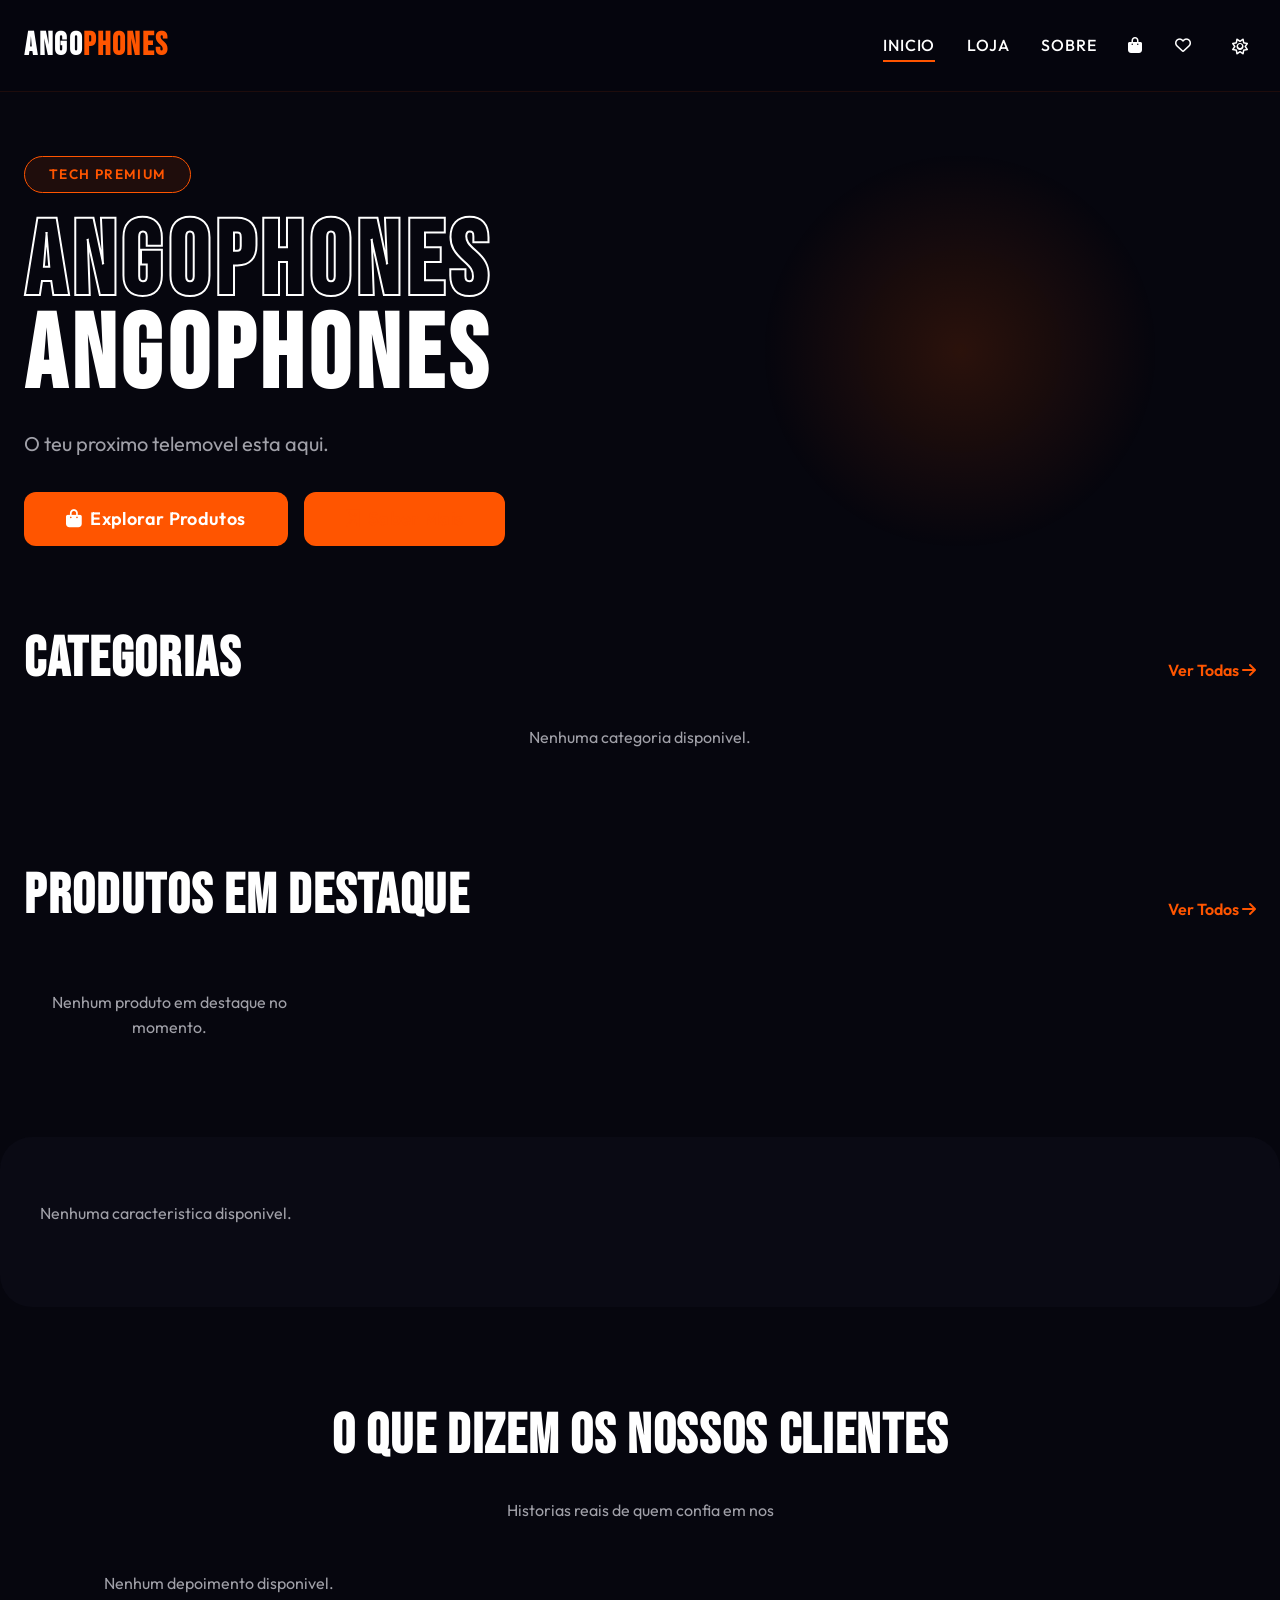
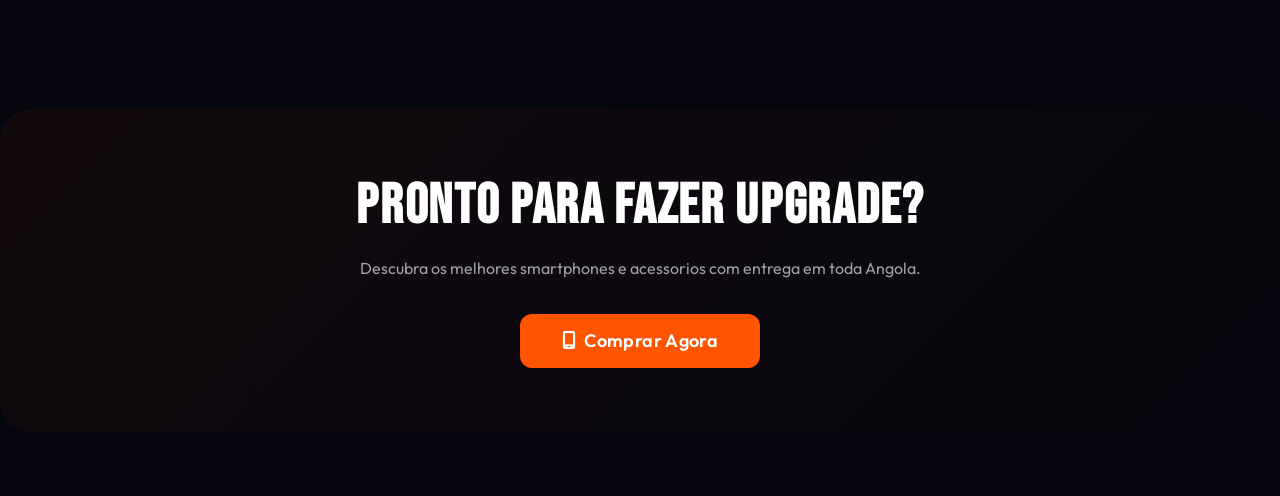
==== index.html @ 06aa0f6f "Update index.html" ====
<!DOCTYPE html>
<html lang="pt-AO">
<head>
  <meta charset="UTF-8">
  <meta name="viewport" content="width=device-width, initial-scale=1.0, maximum-scale=1.0, user-scalable=yes">
  <meta name="theme-color" content="#06060E">
  <meta name="description" content="Angophones - A tua loja de tecnologia premium em Angola. Smartphones, tablets, acessorios e muito mais.">
  
  <title>Angophones – Tech Premium em Angola</title>
  
  <!-- Favicon -->
  <link rel="icon" href="tema/assets/favicon.ico" type="image/x-icon">
  
  <!-- Font Awesome -->
  <link rel="stylesheet" href="https://cdnjs.cloudflare.com/ajax/libs/font-awesome/6.5.1/css/all.min.css">
  
  <!-- Google Fonts -->
  <link rel="preconnect" href="https://fonts.googleapis.com">
  <link rel="preconnect" href="https://fonts.gstatic.com" crossorigin>
  <link href="https://fonts.googleapis.com/css2?family=Bebas+Neue&family=Outfit:wght@300;400;500;600;700&display=swap" rel="stylesheet">
  
  <!-- Core CSS -->
  <link rel="stylesheet" href="core/css/core.css">
  <link rel="stylesheet" href="core/css/componentes.css">
  
  <!-- Tema Angophones -->
  <link rel="stylesheet" href="tema/css/tema.css">
  <link rel="stylesheet" href="tema/css/vitrine.css">
  
  <!-- Bottom Navigation Bar CSS -->
  <style>
    /* ===== BOTTOM NAVIGATION BAR ===== */
    .bottom-nav {
      position: fixed;
      bottom: 0;
      left: 0;
      right: 0;
      background: var(--cor-fundo);
      border-top: 1px solid var(--cor-borda);
      backdrop-filter: blur(12px);
      background: rgba(6, 6, 14, 0.95);
      z-index: 100;
      padding: 0.5rem 0;
      padding-bottom: max(0.5rem, env(safe-area-inset-bottom));
    }
    
    .bottom-nav .container {
      padding: 0 0.5rem;
    }
    
    .bottom-nav-menu {
      display: flex;
      align-items: center;
      justify-content: space-around;
    }
    
    .bottom-nav-item {
      display: flex;
      flex-direction: column;
      align-items: center;
      gap: 0.25rem;
      padding: 0.5rem 0.75rem;
      color: var(--cor-texto-muted);
      font-size: 0.75rem;
      font-weight: 500;
      text-transform: uppercase;
      letter-spacing: 0.03em;
      transition: all 0.2s ease;
      border-radius: var(--border-radius-md);
      position: relative;
      text-decoration: none;
      background: none;
      border: none;
      cursor: pointer;
    }
    
    .bottom-nav-item i {
      font-size: 1.5rem;
      transition: transform 0.2s ease;
    }
    
    .bottom-nav-item:hover {
      color: var(--cor-texto);
      background: rgba(255, 255, 255, 0.05);
    }
    
    .bottom-nav-item.active {
      color: var(--cor-primaria);
    }
    
    .bottom-nav-item.active i {
      transform: translateY(-2px);
    }
    
    .bottom-nav-item .nav-badge {
      position: absolute;
      top: 2px;
      right: 2px;
      background: var(--cor-primaria);
      color: white;
      border-radius: 100px;
      min-width: 18px;
      height: 18px;
      font-size: 0.65rem;
      font-weight: 700;
      display: flex;
      align-items: center;
      justify-content: center;
      padding: 0 4px;
      border: 2px solid var(--cor-fundo);
    }
    
    .bottom-nav-item .nav-badge.favoritos-badge {
      background: #EF4444;
    }
    
    /* Ajuste para o conteudo principal nao ficar escondido atras da barra */
    main {
      padding-bottom: calc(80px + env(safe-area-inset-bottom));
    }
    
    /* Esconder bottom nav em desktop (mostrar nav normal) */
    @media (min-width: 769px) {
      .bottom-nav {
        display: none;
      }
      
      main {
        padding-bottom: 0;
      }
    }
    
    /* Esconder nav-links em mobile (usar bottom nav) */
    @media (max-width: 768px) {
      .nav-links {
        display: none;
      }
      
      .cabecalho .container {
        justify-content: center;
      }
      
      .cabecalho-inner {
        justify-content: center;
      }
    }
    
    /* Estado de carregamento */
    .loading-placeholder {
      text-align: center;
      padding: 2rem;
      color: var(--cor-texto-muted);
    }
    
    .loading-placeholder i {
      font-size: 2rem;
      margin-bottom: 0.5rem;
      animation: spin 1s linear infinite;
    }
    
    @keyframes spin {
      to { transform: rotate(360deg); }
    }
    
    /* Toggle de tema no cabecalho (mobile) */
    .tema-toggle-mobile {
      display: none;
      background: none;
      border: none;
      color: var(--cor-texto);
      font-size: 1.25rem;
      cursor: pointer;
      padding: 0.5rem;
      width: 40px;
      height: 40px;
      border-radius: 50%;
      transition: background 0.2s;
    }
    
    .tema-toggle-mobile:hover {
      background: var(--cor-card);
    }
    
    @media (max-width: 768px) {
      .tema-toggle-mobile {
        display: flex;
        align-items: center;
        justify-content: center;
        position: absolute;
        right: 1rem;
        top: 50%;
        transform: translateY(-50%);
      }
      
      .cabecalho-inner {
        position: relative;
      }
    }
  </style>
</head>
<body>
  <!-- Cabeçalho -->
  <header class="cabecalho">
    <div class="container">
      <div class="cabecalho-inner">
        <a href="index.html" class="logo">
          Ango<span>phones</span>
        </a>
        
        <!-- Navegacao Desktop -->
        <nav class="nav-links">
          <a href="index.html" class="active">Inicio</a>
          <a href="loja.html">Loja</a>
          <a href="sobre.html">Sobre</a>
          <a href="carrinho.html" class="carrinho-link">
            <i class="fa-solid fa-bag-shopping"></i>
            <span class="carrinho-contador" data-carrinho-contador style="display: none;">0</span>
          </a>
          <a href="favoritos.html" class="favoritos-link">
            <i class="fa-regular fa-heart"></i>
            <span class="favoritos-contador" data-favoritos-contador style="display: none;">0</span>
          </a>
          <button class="btn-icon tema-toggle" data-tema-toggle aria-label="Alternar tema">
            <i class="fa-regular fa-sun"></i>
          </button>
        </nav>
        
        <!-- Toggle de tema para mobile -->
        <button class="tema-toggle-mobile" id="tema-toggle-mobile" aria-label="Alternar tema">
          <i class="fa-regular fa-sun"></i>
        </button>
      </div>
    </div>
  </header>

  <main>
    <!-- Hero Section -->
    <section class="hero">
      <div class="container">
        <div class="hero-grid">
          <div class="hero-content animate-fade-up">
            <span class="hero-badge" id="hero-badge">Tech Premium</span>
            <h1 class="hero-title">
              <span class="hero-title-outline" id="hero-titulo-outline">Angophones</span>
              <span class="hero-title-solid" id="hero-titulo-solid">Angophones</span>
            </h1>
            <p class="hero-slogan" id="hero-slogan">O teu proximo telemovel esta aqui.</p>
            <div class="hero-cta">
              <a href="loja.html" class="btn btn-large">
                <i class="fa-solid fa-bag-shopping"></i> Explorar Produtos
              </a>
              <a href="sobre.html" class="btn btn-outline btn-large">
                <i class="fa-regular fa-circle-info"></i> Saber Mais
              </a>
            </div>
          </div>
          <div class="hero-image animate-fade-up stagger-item">
            <div class="hero-glow"></div>
            <img src="tema/assets/hero-image.png" alt="Angophones Tech Premium" id="hero-image" onerror="this.style.display='none'">
          </div>
        </div>
      </div>
    </section>

    <!-- Banner de Destaque -->
    <section class="container" id="banner-destaque-section" style="display: none;">
      <div class="banner-destaque">
        <div class="banner-content">
          <i class="fa-solid fa-tag"></i>
          <p id="banner-destaque-texto">Novos iPhone 15 Pro disponiveis!</p>
        </div>
        <a href="loja.html" class="btn btn-small">
          Ver Ofertas <i class="fa-solid fa-arrow-right"></i>
        </a>
      </div>
    </section>

    <!-- Categorias Lookbook -->
    <section class="categorias-section">
      <div class="container">
        <div class="categorias-header">
          <h2>Categorias</h2>
          <a href="loja.html" class="categorias-link">
            Ver Todas <i class="fa-solid fa-arrow-right"></i>
          </a>
        </div>
        
        <div class="categorias-list" id="categorias-container">
          <div class="loading-placeholder">
            <i class="fa-solid fa-spinner"></i>
            <p>Carregando categorias...</p>
          </div>
        </div>
      </div>
    </section>

    <!-- Produtos em Destaque -->
    <section class="destaques-section">
      <div class="container">
        <div class="destaques-header">
          <h2>Produtos em Destaque</h2>
          <a href="loja.html" class="categorias-link">
            Ver Todos <i class="fa-solid fa-arrow-right"></i>
          </a>
        </div>
        
        <div class="destaques-grid" id="destaques-container">
          <div class="loading-placeholder">
            <i class="fa-solid fa-spinner"></i>
            <p>Carregando produtos...</p>
          </div>
        </div>
      </div>
    </section>

    <!-- Features (Porque nos) -->
    <section class="features-section">
      <div class="container">
        <div class="features-grid" id="features-container">
          <div class="loading-placeholder">
            <i class="fa-solid fa-spinner"></i>
            <p>Carregando...</p>
          </div>
        </div>
      </div>
    </section>

    <!-- Depoimentos -->
    <section class="depoimentos-section">
      <div class="container">
        <div class="depoimentos-header">
          <h2>O que dizem os nossos clientes</h2>
          <p class="text-muted">Historias reais de quem confia em nos</p>
        </div>
        
        <div class="depoimentos-grid" id="depoimentos-container">
          <div class="loading-placeholder">
            <i class="fa-solid fa-spinner"></i>
            <p>Carregando depoimentos...</p>
          </div>
        </div>
      </div>
    </section>

    <!-- CTA Final -->
    <section class="cta-section">
      <div class="container">
        <div class="cta-content">
          <h2>Pronto para fazer upgrade?</h2>
          <p>Descubra os melhores smartphones e acessorios com entrega em toda Angola.</p>
          <a href="loja.html" class="btn btn-large">
            <i class="fa-solid fa-mobile-screen"></i> Comprar Agora
          </a>
        </div>
      </div>
    </section>
  </main>

  <!-- Bottom Navigation Bar (Mobile) -->
  <nav class="bottom-nav">
    <div class="container">
      <div class="bottom-nav-menu">
        <a href="index.html" class="bottom-nav-item active">
          <i class="fa-solid fa-house"></i>
          <span>Inicio</span>
        </a>
        <a href="loja.html" class="bottom-nav-item">
          <i class="fa-solid fa-mobile-screen"></i>
          <span>Loja</span>
        </a>
        <a href="carrinho.html" class="bottom-nav-item">
          <i class="fa-solid fa-bag-shopping"></i>
          <span>Carrinho</span>
          <span class="nav-badge" data-carrinho-contador style="display: none;">0</span>
        </a>
        <a href="favoritos.html" class="bottom-nav-item">
          <i class="fa-regular fa-heart"></i>
          <span>Favoritos</span>
          <span class="nav-badge favoritos-badge" data-favoritos-contador style="display: none;">0</span>
        </a>
        <a href="sobre.html" class="bottom-nav-item">
          <i class="fa-regular fa-circle-info"></i>
          <span>Sobre</span>
        </a>
      </div>
    </div>
  </nav>

  <!-- Rodape (apenas desktop) -->
  <footer class="footer" style="display: none;">
    <!-- Mantido apenas para desktop, escondido em mobile -->
  </footer>

  <!-- Core JavaScript -->
  <script src="core/js/loader.js"></script>
  <script src="core/js/utils.js"></script>
  <script src="core/js/core.js"></script>
  <script src="core/js/toast.js"></script>
  <script src="core/js/tema-core.js"></script>
  <script src="core/js/cart.js"></script>
  <script src="core/js/favoritos.js"></script>
  
  <!-- Script de inicializacao -->
  <script>
    (function() {
      console.log('Index.html carregado. Aguardando catalogo...');
      
      // Funcao para inicializar tudo
      function inicializarPagina(catalogo) {
        console.log('Inicializando pagina com catalogo:', catalogo ? 'OK' : 'VAZIO');
        
        if (!catalogo) {
          console.error('Catalogo nao disponivel');
          return;
        }
        
        // Atualizar textos do hero
        if (catalogo.vitrine) {
          document.getElementById('hero-badge').textContent = catalogo.vitrine.heroBadge || 'Tech Premium';
          document.getElementById('hero-titulo-outline').textContent = catalogo.vitrine.heroTitulo || 'Angophones';
          document.getElementById('hero-titulo-solid').textContent = catalogo.vitrine.heroTitulo || 'Angophones';
        }
        
        if (catalogo.loja) {
          document.getElementById('hero-slogan').textContent = catalogo.loja.slogan || 'O teu proximo telemovel esta aqui.';
          
          // Banner de destaque
          if (catalogo.vitrine && catalogo.vitrine.bannerAtivo) {
            const bannerSection = document.getElementById('banner-destaque-section');
            const bannerTexto = document.getElementById('banner-destaque-texto');
            if (bannerSection && bannerTexto) {
              bannerTexto.textContent = catalogo.vitrine.bannerDestaque || 'Novos produtos disponiveis!';
              bannerSection.style.display = 'block';
            }
          }
        }
        
        // Renderizar categorias
        const categoriasContainer = document.getElementById('categorias-container');
        if (categoriasContainer && catalogo.categorias) {
          categoriasContainer.innerHTML = '';
          const categoriasOrdenadas = [...catalogo.categorias].sort((a, b) => (a.ordem || 99) - (b.ordem || 99));
          
          if (categoriasOrdenadas.length === 0) {
            categoriasContainer.innerHTML = '<p class="text-center text-muted">Nenhuma categoria disponivel.</p>';
          } else {
            categoriasOrdenadas.forEach(cat => {
              const qtdProdutos = catalogo.produtos?.filter(p => p.categoria === cat.id).length || 0;
              const item = document.createElement('div');
              item.className = 'categoria-item';
              item.setAttribute('data-categoria', cat.id);
              item.innerHTML = `
                <div class="categoria-icon">
                  <i class="fa-solid ${cat.icone || 'fa-mobile-screen'}"></i>
                </div>
                <div class="categoria-info">
                  <h3>${cat.nome}</h3>
                  <span class="categoria-count">${qtdProdutos} produtos</span>
                </div>
                <div class="categoria-arrow">
                  <i class="fa-solid fa-arrow-right"></i>
                </div>
              `;
              item.addEventListener('click', () => {
                window.location.href = `loja.html?categoria=${cat.id}`;
              });
              categoriasContainer.appendChild(item);
            });
          }
        }
        
        // Renderizar produtos em destaque
        const destaquesContainer = document.getElementById('destaques-container');
        if (destaquesContainer && catalogo.produtos) {
          const destaques = catalogo.produtos.filter(p => p.destaque).slice(0, 4);
          destaquesContainer.innerHTML = '';
          
          if (destaques.length === 0) {
            destaquesContainer.innerHTML = '<p class="text-center text-muted">Nenhum produto em destaque no momento.</p>';
          } else {
            destaques.forEach(produto => {
              const card = criarCardProduto(produto);
              destaquesContainer.appendChild(card);
            });
          }
        }
        
        // Renderizar features
        const featuresContainer = document.getElementById('features-container');
        if (featuresContainer && catalogo.features) {
          featuresContainer.innerHTML = '';
          if (catalogo.features.length === 0) {
            featuresContainer.innerHTML = '<p class="text-center text-muted">Nenhuma caracteristica disponivel.</p>';
          } else {
            catalogo.features.forEach(feature => {
              const card = document.createElement('div');
              card.className = 'feature-card';
              card.innerHTML = `
                <div class="feature-icon">
                  <i class="fa-solid ${feature.icone || 'fa-circle-check'}"></i>
                </div>
                <h4>${feature.titulo}</h4>
                <p>${feature.descricao}</p>
              `;
              featuresContainer.appendChild(card);
            });
          }
        }
        
        // Renderizar depoimentos
        const depoimentosContainer = document.getElementById('depoimentos-container');
        if (depoimentosContainer && catalogo.depoimentos) {
          depoimentosContainer.innerHTML = '';
          
          if (catalogo.depoimentos.length === 0) {
            depoimentosContainer.innerHTML = '<p class="text-center text-muted">Nenhum depoimento disponivel.</p>';
          } else {
            catalogo.depoimentos.forEach(dep => {
              const card = document.createElement('div');
              card.className = 'depoimento-card';
              
              let estrelas = '';
              for (let i = 1; i <= 5; i++) {
                estrelas += i <= (dep.avaliacao || 5) ? 
                  '<i class="fa-solid fa-star"></i>' : 
                  '<i class="fa-regular fa-star"></i>';
              }
              
              card.innerHTML = `
                <div class="depoimento-avaliacao">${estrelas}</div>
                <p class="depoimento-texto">"${dep.texto}"</p>
                <div class="depoimento-autor">
                  <i class="fa-solid fa-circle-user"></i>
                  <div class="depoimento-info">
                    <h5>${dep.nome}</h5>
                    <span class="depoimento-cidade">${dep.cidade}</span>
                  </div>
                </div>
              `;
              depoimentosContainer.appendChild(card);
            });
          }
        }
      }
      
      function criarCardProduto(produto) {
        const card = document.createElement('div');
        card.className = 'card-produto';
        
        const preco = produto.precoPromocional || produto.preco;
        const precoOriginal = produto.emPromocao ? produto.preco : null;
        
        card.innerHTML = `
          <div class="card-produto-img">
            <img src="imagens/produtos/${produto.imagens?.[0] || 'placeholder.png'}" alt="${produto.nome}" onerror="this.src='core/assets/placeholder.png'">
            <button class="btn-wishlist" data-produto-id="${produto.id}">
              <i class="fa-regular fa-heart"></i>
            </button>
          </div>
          <div class="card-produto-conteudo">
            <h3 class="card-produto-titulo">${produto.nome}</h3>
            <p class="card-produto-descricao">${produto.descricao || ''}</p>
            <div class="card-produto-preco">
              ${formatarKzDisplay(preco)}
              ${precoOriginal ? `<s>${formatarKzDisplay(precoOriginal)}</s>` : ''}
            </div>
            <button class="btn btn-block btn-adicionar" data-produto-id="${produto.id}">
              <i class="fa-solid fa-cart-shopping"></i> Adicionar
            </button>
          </div>
        `;
        
        card.querySelector('.btn-adicionar').addEventListener('click', (e) => {
          e.preventDefault();
          e.stopPropagation();
          if (window.cart) {
            window.cart.adicionarAoCarrinho(produto, 1);
          }
        });
        
        card.querySelector('.btn-wishlist').addEventListener('click', (e) => {
          e.preventDefault();
          e.stopPropagation();
          if (window.favoritos) {
            const isFavorito = window.favoritos.alternarFavorito(produto);
            const btn = e.currentTarget;
            const icon = btn.querySelector('i');
            icon.className = isFavorito ? 'fa-solid fa-heart' : 'fa-regular fa-heart';
            btn.classList.toggle('ativo', isFavorito);
          }
        });
        
        return card;
      }
      
      function formatarKzDisplay(valor) {
        return valor.toLocaleString('pt-AO', {
          minimumFractionDigits: 2,
          maximumFractionDigits: 2
        }) + ' Kz';
      }
      
      // Aguardar catalogo
      if (window.CATALOGO) {
        console.log('Catalogo ja disponivel.');
        inicializarPagina(window.CATALOGO);
      } else {
        console.log('Aguardando evento catalogoCarregado...');
        window.addEventListener('catalogoCarregado', function(e) {
          console.log('Evento catalogoCarregado recebido.');
          inicializarPagina(e.detail);
        });
      }
      
      // Fallback
      setTimeout(function() {
        if (window.CATALOGO) {
          console.log('Fallback: carregando catalogo apos timeout.');
          inicializarPagina(window.CATALOGO);
        }
      }, 1000);
    })();
  </script>
  
  <!-- Script para toggle de tema mobile -->
  <script>
    (function() {
      const temaToggleMobile = document.getElementById('tema-toggle-mobile');
      if (temaToggleMobile && window.tema) {
        // Sincronizar icone com tema atual
        const atualizarIcone = () => {
          const temaAtual = window.tema.getTema();
          const icon = temaToggleMobile.querySelector('i');
          icon.className = temaAtual === 'escuro' ? 'fa-regular fa-sun' : 'fa-regular fa-moon';
        };
        
        atualizarIcone();
        
        temaToggleMobile.addEventListener('click', () => {
          window.tema.alternarTema();
          atualizarIcone();
        });
      }
    })();
  </script>
</body>
</html>
---- core/css/core.css ----
/* ============================================
   CORE.CSS – Reset, variáveis globais e estilos base
   ============================================ */

/* Reset moderno */
*,
*::before,
*::after {
  margin: 0;
  padding: 0;
  box-sizing: border-box;
}

/* Variáveis globais neutras (serão sobrescritas pelo tema) */
:root {
  --font-body: system-ui, -apple-system, 'Segoe UI', Roboto, 'Helvetica Neue', sans-serif;
  --font-heading: 'Bebas Neue', 'Impact', sans-serif;
  
  --cor-fundo: #06060E;
  --cor-texto: #FFFFFF;
  --cor-texto-suave: #A0A0A8;
  --cor-borda: #2A2A2E;
  --cor-card: #0F0F13;
  
  --sombra-sm: 0 2px 8px rgba(0, 0, 0, 0.1);
  --sombra-md: 0 8px 24px rgba(0, 0, 0, 0.2);
  --sombra-lg: 0 16px 40px rgba(0, 0, 0, 0.3);
  
  --border-radius-sm: 8px;
  --border-radius-md: 12px;
  --border-radius-lg: 20px;
  --border-radius-xl: 32px;
  
  --transition: all 0.2s ease;
}

html {
  font-size: 16px;
  scroll-behavior: smooth;
  -webkit-text-size-adjust: 100%;
}

body {
  font-family: var(--font-body);
  line-height: 1.6;
  background-color: var(--cor-fundo);
  color: var(--cor-texto);
  min-height: 100vh;
  display: flex;
  flex-direction: column;
}

/* Tipografia base */
h1, h2, h3, h4, h5, h6 {
  font-family: var(--font-heading);
  font-weight: 700;
  line-height: 1.2;
  letter-spacing: 0.02em;
  text-transform: uppercase;
  margin-bottom: 0.5em;
}

h1 { font-size: clamp(2.5rem, 8vw, 5rem); }
h2 { font-size: clamp(2rem, 6vw, 3.5rem); }
h3 { font-size: clamp(1.5rem, 4vw, 2rem); }
h4 { font-size: 1.25rem; }
h5 { font-size: 1.1rem; }
h6 { font-size: 1rem; }

p {
  margin-bottom: 1rem;
  color: var(--cor-texto-suave);
}

a {
  color: inherit;
  text-decoration: none;
  transition: var(--transition);
}

img, video {
  max-width: 100%;
  height: auto;
  display: block;
}

button {
  cursor: pointer;
  border: none;
  background: none;
  font-family: inherit;
  font-size: inherit;
  color: inherit;
}

input, select, textarea {
  font-family: inherit;
  font-size: inherit;
}

ul, ol {
  list-style: none;
}

/* Utilitários de layout */
.container {
  width: 100%;
  max-width: 1280px;
  margin: 0 auto;
  padding: 0 1.5rem;
}

.container-fluid {
  width: 100%;
  padding: 0 1.5rem;
}

/* Grid responsivo */
.grid {
  display: grid;
  gap: 1.5rem;
  grid-template-columns: repeat(auto-fill, minmax(260px, 1fr));
}

.grid-2 { grid-template-columns: repeat(2, 1fr); }
.grid-3 { grid-template-columns: repeat(3, 1fr); }
.grid-4 { grid-template-columns: repeat(4, 1fr); }

@media (max-width: 768px) {
  .grid-2, .grid-3, .grid-4 { grid-template-columns: 1fr; }
  .container { padding: 0 1rem; }
}

/* Flex utilities */
.flex { display: flex; }
.flex-col { flex-direction: column; }
.items-center { align-items: center; }
.justify-between { justify-content: space-between; }
.justify-center { justify-content: center; }
.gap-1 { gap: 0.5rem; }
.gap-2 { gap: 1rem; }
.gap-3 { gap: 1.5rem; }
.gap-4 { gap: 2rem; }

/* Espaçamento */
.p-0 { padding: 0; }
.p-1 { padding: 0.5rem; }
.p-2 { padding: 1rem; }
.p-3 { padding: 1.5rem; }
.p-4 { padding: 2rem; }
.py-1 { padding-top: 0.5rem; padding-bottom: 0.5rem; }
.py-2 { padding-top: 1rem; padding-bottom: 1rem; }
.py-4 { padding-top: 2rem; padding-bottom: 2rem; }
.py-6 { padding-top: 4rem; padding-bottom: 4rem; }
.mt-auto { margin-top: auto; }
.mb-2 { margin-bottom: 1rem; }
.mb-4 { margin-bottom: 2rem; }

/* Texto */
.text-center { text-align: center; }
.text-right { text-align: right; }
.uppercase { text-transform: uppercase; }
.font-bold { font-weight: 700; }
.text-small { font-size: 0.875rem; }
.text-muted { color: var(--cor-texto-suave); }

/* Scrollbar personalizada */
::-webkit-scrollbar {
  width: 8px;
  height: 8px;
}
::-webkit-scrollbar-track {
  background: var(--cor-card);
}
::-webkit-scrollbar-thumb {
  background: #444;
  border-radius: 4px;
}
::-webkit-scrollbar-thumb:hover {
  background: #666;
}
---- core/css/componentes.css ----
/* ============================================
   COMPONENTES.CSS – Componentes reutilizáveis
   ============================================ */

/* -------------------- Botões ------------------- */
.btn {
  display: inline-flex;
  align-items: center;
  justify-content: center;
  gap: 0.5rem;
  padding: 0.75rem 1.75rem;
  border-radius: var(--border-radius-md);
  font-weight: 600;
  font-size: 1rem;
  line-height: 1;
  text-align: center;
  transition: var(--transition);
  background-color: var(--cor-primaria, #FF5500);
  color: white;
  border: 2px solid transparent;
  cursor: pointer;
  white-space: nowrap;
}

.btn:hover {
  filter: brightness(1.1);
  transform: translateY(-2px);
  box-shadow: var(--sombra-md);
}

.btn:active {
  transform: translateY(0);
  filter: brightness(0.95);
}

.btn-outline {
  background: transparent;
  border: 2px solid var(--cor-primaria, #FF5500);
  color: var(--cor-primaria, #FF5500);
}

.btn-outline:hover {
  background: var(--cor-primaria, #FF5500);
  color: white;
}

.btn-ghost {
  background: transparent;
  color: var(--cor-texto);
  padding: 0.5rem 1rem;
}

.btn-ghost:hover {
  background: rgba(255, 255, 255, 0.05);
}

.btn-small {
  padding: 0.5rem 1.25rem;
  font-size: 0.875rem;
}

.btn-large {
  padding: 1rem 2.5rem;
  font-size: 1.125rem;
}

.btn-block {
  width: 100%;
}

.btn-icon {
  padding: 0.5rem;
  border-radius: 50%;
}

.btn:disabled {
  opacity: 0.5;
  cursor: not-allowed;
  transform: none;
  box-shadow: none;
}

/* -------------------- Cards ------------------- */
.card {
  background: var(--cor-card);
  border-radius: var(--border-radius-lg);
  padding: 1.5rem;
  transition: var(--transition);
  border: 1px solid var(--cor-borda);
}

.card:hover {
  box-shadow: var(--sombra-md);
  border-color: var(--cor-primaria, #FF5500);
}

.card-produto {
  background: var(--cor-card);
  border-radius: var(--border-radius-lg);
  overflow: hidden;
  transition: var(--transition);
  border: 1px solid var(--cor-borda);
  display: flex;
  flex-direction: column;
}

.card-produto:hover {
  transform: translateY(-6px);
  box-shadow: var(--sombra-lg);
  border-color: var(--cor-primaria, #FF5500);
}

.card-produto-img {
  aspect-ratio: 1 / 1;
  overflow: hidden;
  background: #1A1A1E;
}

.card-produto-img img {
  width: 100%;
  height: 100%;
  object-fit: cover;
  transition: transform 0.3s ease;
}

.card-produto:hover .card-produto-img img {
  transform: scale(1.05);
}

.card-produto-conteudo {
  padding: 1.25rem;
  flex: 1;
  display: flex;
  flex-direction: column;
}

.card-produto-titulo {
  font-size: 1.25rem;
  margin-bottom: 0.5rem;
  font-weight: 600;
  text-transform: none;
  letter-spacing: normal;
}

.card-produto-descricao {
  font-size: 0.9rem;
  color: var(--cor-texto-suave);
  margin-bottom: 1rem;
  display: -webkit-box;
  -webkit-line-clamp: 2;
  -webkit-box-orient: vertical;
  overflow: hidden;
}

.card-produto-preco {
  font-size: 1.5rem;
  font-weight: 700;
  color: var(--cor-primaria, #FF5500);
  margin-top: auto;
  margin-bottom: 1rem;
}

.card-produto-preco s {
  font-size: 1rem;
  color: var(--cor-texto-suave);
  margin-left: 0.5rem;
  font-weight: 400;
}

/* Badges */
.badge {
  display: inline-block;
  padding: 0.25rem 0.75rem;
  border-radius: 100px;
  font-size: 0.75rem;
  font-weight: 600;
  text-transform: uppercase;
  letter-spacing: 0.05em;
  background: var(--cor-primaria, #FF5500);
  color: white;
}

.badge-promo {
  background: #E8002D;
}

.badge-esgotado {
  background: #6B7280;
}

.badge-novo {
  background: #22C55E;
}

/* -------------------- Formulários ------------------- */
.form-group {
  margin-bottom: 1.5rem;
}

.form-label {
  display: block;
  margin-bottom: 0.5rem;
  font-weight: 500;
  color: var(--cor-texto);
}

.form-control {
  width: 100%;
  padding: 0.875rem 1rem;
  background: #1A1A1E;
  border: 2px solid var(--cor-borda);
  border-radius: var(--border-radius-md);
  color: var(--cor-texto);
  transition: var(--transition);
}

.form-control:focus {
  outline: none;
  border-color: var(--cor-primaria, #FF5500);
  box-shadow: 0 0 0 3px rgba(255, 85, 0, 0.1);
}

.form-control::placeholder {
  color: #5A5A62;
}

.form-select {
  appearance: none;
  background-image: url("data:image/svg+xml,%3Csvg xmlns='http://www.w3.org/2000/svg' width='16' height='16' viewBox='0 0 24 24' fill='none' stroke='%23A0A0A8' stroke-width='2' stroke-linecap='round' stroke-linejoin='round'%3E%3Cpolyline points='6 9 12 15 18 9'%3E%3C/polyline%3E%3C/svg%3E");
  background-repeat: no-repeat;
  background-position: right 1rem center;
  background-size: 16px;
}

/* Checkbox e Radio */
.checkbox-group, .radio-group {
  display: flex;
  align-items: center;
  gap: 0.5rem;
  cursor: pointer;
}

.checkbox-group input, .radio-group input {
  width: 1.25rem;
  height: 1.25rem;
  accent-color: var(--cor-primaria, #FF5500);
}

/* -------------------- Modal ------------------- */
.modal-overlay {
  position: fixed;
  top: 0;
  left: 0;
  right: 0;
  bottom: 0;
  background: rgba(0, 0, 0, 0.8);
  backdrop-filter: blur(8px);
  z-index: 1000;
  display: none;
  align-items: center;
  justify-content: center;
  padding: 1rem;
}

.modal-overlay.active {
  display: flex;
}

.modal {
  background: var(--cor-fundo);
  border-radius: var(--border-radius-xl);
  max-width: 900px;
  width: 100%;
  max-height: 90vh;
  overflow: hidden;
  display: flex;
  flex-direction: column;
  border: 1px solid var(--cor-borda);
  box-shadow: var(--sombra-lg);
  animation: modalEntrada 0.3s ease;
}

@keyframes modalEntrada {
  from { opacity: 0; transform: scale(0.95) translateY(20px); }
  to { opacity: 1; transform: scale(1) translateY(0); }
}

.modal-header {
  padding: 1.5rem;
  border-bottom: 1px solid var(--cor-borda);
  display: flex;
  align-items: center;
  justify-content: space-between;
}

.modal-header h3 {
  margin: 0;
}

.modal-close {
  font-size: 1.5rem;
  width: 40px;
  height: 40px;
  display: flex;
  align-items: center;
  justify-content: center;
  border-radius: 50%;
  background: transparent;
  transition: var(--transition);
}

.modal-close:hover {
  background: rgba(255, 255, 255, 0.1);
}

.modal-body {
  padding: 1.5rem;
  overflow-y: auto;
  flex: 1;
}

.modal-footer {
  padding: 1.5rem;
  border-top: 1px solid var(--cor-borda);
  display: flex;
  justify-content: flex-end;
  gap: 1rem;
}

/* Modal de produto rápido (específico) */
.modal-produto-galeria {
  display: grid;
  grid-template-columns: 1fr 1fr;
  gap: 2rem;
}

@media (max-width: 640px) {
  .modal-produto-galeria {
    grid-template-columns: 1fr;
  }
}

.modal-produto-imagens {
  display: flex;
  flex-direction: column;
  gap: 1rem;
}

.modal-produto-main {
  aspect-ratio: 1 / 1;
  background: #1A1A1E;
  border-radius: var(--border-radius-md);
  overflow: hidden;
}

.modal-produto-main img {
  width: 100%;
  height: 100%;
  object-fit: contain;
}

.modal-produto-thumbs {
  display: flex;
  gap: 0.5rem;
  overflow-x: auto;
  padding-bottom: 0.5rem;
}

.modal-produto-thumb {
  width: 70px;
  height: 70px;
  border-radius: var(--border-radius-sm);
  overflow: hidden;
  cursor: pointer;
  border: 2px solid transparent;
  transition: var(--transition);
}

.modal-produto-thumb.active {
  border-color: var(--cor-primaria, #FF5500);
}

.modal-produto-thumb img {
  width: 100%;
  height: 100%;
  object-fit: cover;
}

/* -------------------- Toast Notifications ------------------- */
.toast-container {
  position: fixed;
  bottom: 24px;
  right: 24px;
  z-index: 9999;
  display: flex;
  flex-direction: column;
  gap: 12px;
  max-width: 380px;
}

.toast {
  background: #1E1E24;
  color: white;
  padding: 1rem 1.25rem;
  border-radius: var(--border-radius-md);
  box-shadow: var(--sombra-lg);
  display: flex;
  align-items: center;
  gap: 12px;
  border-left: 4px solid;
  animation: toastEntrada 0.3s ease;
  pointer-events: auto;
}

@keyframes toastEntrada {
  from { transform: translateX(120%); opacity: 0; }
  to { transform: translateX(0); opacity: 1; }
}

.toast.toast-fechar {
  animation: toastSaida 0.3s ease forwards;
}

@keyframes toastSaida {
  from { transform: translateX(0); opacity: 1; }
  to { transform: translateX(120%); opacity: 0; }
}

.toast i {
  font-size: 1.5rem;
}

.toast-sucesso { border-left-color: #22C55E; }
.toast-erro { border-left-color: #EF4444; }
.toast-info { border-left-color: #3B82F6; }
.toast-aviso { border-left-color: #F59E0B; }

.toast-sucesso i { color: #22C55E; }
.toast-erro i { color: #EF4444; }
.toast-info i { color: #3B82F6; }
.toast-aviso i { color: #F59E0B; }

/* -------------------- Loading Spinner ------------------- */
.spinner {
  width: 40px;
  height: 40px;
  border: 4px solid rgba(255, 255, 255, 0.1);
  border-left-color: var(--cor-primaria, #FF5500);
  border-radius: 50%;
  animation: spin 0.8s linear infinite;
}

@keyframes spin {
  to { transform: rotate(360deg); }
}

/* -------------------- Tabs (para admin) ------------------- */
.tabs {
  display: flex;
  flex-wrap: wrap;
  gap: 0.25rem;
  border-bottom: 1px solid var(--cor-borda);
  margin-bottom: 2rem;
}

.tab {
  padding: 0.875rem 1.5rem;
  font-weight: 600;
  color: var(--cor-texto-suave);
  border-bottom: 3px solid transparent;
  cursor: pointer;
  transition: var(--transition);
}

.tab:hover {
  color: var(--cor-texto);
  background: rgba(255, 255, 255, 0.03);
}

.tab.active {
  color: var(--cor-primaria, #FF5500);
  border-bottom-color: var(--cor-primaria, #FF5500);
}

/* -------------------- Wishlist Button ------------------- */
.btn-wishlist {
  position: absolute;
  top: 12px;
  right: 12px;
  background: rgba(0, 0, 0, 0.5);
  backdrop-filter: blur(4px);
  width: 36px;
  height: 36px;
  border-radius: 50%;
  display: flex;
  align-items: center;
  justify-content: center;
  color: white;
  transition: var(--transition);
  z-index: 5;
}

.btn-wishlist:hover {
  background: var(--cor-primaria, #FF5500);
  transform: scale(1.1);
}

.btn-wishlist.ativo {
  color: #EF4444;
  background: rgba(239, 68, 68, 0.2);
}

/* -------------------- Quantidade (input number) ------------------- */
.quantidade-control {
  display: flex;
  align-items: center;
  gap: 0.5rem;
}

.quantidade-btn {
  width: 36px;
  height: 36px;
  border-radius: var(--border-radius-sm);
  background: #1A1A1E;
  border: 1px solid var(--cor-borda);
  display: flex;
  align-items: center;
  justify-content: center;
  font-size: 1.25rem;
  transition: var(--transition);
}

.quantidade-btn:hover {
  background: var(--cor-primaria, #FF5500);
  border-color: var(--cor-primaria, #FF5500);
  color: white;
}

.quantidade-input {
  width: 60px;
  text-align: center;
  padding: 0.5rem;
  background: #1A1A1E;
  border: 1px solid var(--cor-borda);
  border-radius: var(--border-radius-sm);
  color: white;
}

/* -------------------- Avaliação (estrelas) ------------------- */
.avaliacao {
  display: flex;
  gap: 0.25rem;
}

.avaliacao i {
  color: #FBBF24;
  font-size: 1rem;
}

/* -------------------- Separador ------------------- */
.divider {
  height: 1px;
  background: var(--cor-borda);
  margin: 2rem 0;
}

/* -------------------- Tooltip simples ------------------- */
[data-tooltip] {
  position: relative;
}

[data-tooltip]:hover::after {
  content: attr(data-tooltip);
  position: absolute;
  bottom: 100%;
  left: 50%;
  transform: translateX(-50%);
  background: #1E1E24;
  color: white;
  padding: 0.5rem 0.75rem;
  border-radius: var(--border-radius-sm);
  font-size: 0.75rem;
  white-space: nowrap;
  margin-bottom: 8px;
  box-shadow: var(--sombra-md);
  z-index: 100;
}
---- tema/css/tema.css ----
/* ============================================
   TEMA.CSS – Identidade visual Angophones (Tech Premium)
   ============================================ */

:root {
  /* Cores principais */
  --cor-primaria: #FF5500;
  --cor-primaria-hover: #FF7A33;
  --cor-secundaria: #FFAA66;
  
  /* Fundos */
  --cor-fundo: #06060E;
  --cor-fundo-alt: #0A0A14;
  --cor-card: #0F0F13;
  --cor-card-hover: #14141A;
  --cor-borda: #2A2A2E;
  
  /* Texto */
  --cor-texto: #FFFFFF;
  --cor-texto-suave: #A0A0A8;
  --cor-texto-muted: #6B6B76;
  
  /* Tipografia Angophones */
  --font-titulo: 'Bebas Neue', 'Impact', sans-serif;
  --font-corpo: 'Outfit', system-ui, -apple-system, sans-serif;
  
  /* Sombras específicas */
  --sombra-laranja: 0 8px 24px rgba(255, 85, 0, 0.15);
  --glow-laranja: 0 0 20px rgba(255, 85, 0, 0.3);
  
  /* Override de variáveis core */
  --font-heading: var(--font-titulo);
  --font-body: var(--font-corpo);
}

/* Aplicar tipografia */
body {
  font-family: var(--font-corpo);
  background-color: var(--cor-fundo);
}

h1, h2, h3, h4, h5, h6 {
  font-family: var(--font-titulo);
  letter-spacing: 0.03em;
}

h1 {
  letter-spacing: 0.05em;
  text-transform: uppercase;
}

/* Estilo editorial para títulos (característico do Angophones) */
.titulo-editorial {
  font-size: clamp(3.5rem, 12vw, 7rem);
  line-height: 0.9;
  text-transform: uppercase;
  letter-spacing: -0.02em;
}

.titulo-outline {
  color: transparent;
  -webkit-text-stroke: 2px var(--cor-primaria);
  text-stroke: 2px var(--cor-primaria);
}

@media (max-width: 640px) {
  .titulo-outline {
    -webkit-text-stroke: 1px var(--cor-primaria);
  }
}

/* Cores personalizadas nos componentes */
.btn {
  background-color: var(--cor-primaria);
  font-weight: 600;
  letter-spacing: 0.02em;
}

.btn:hover {
  background-color: var(--cor-primaria-hover);
  box-shadow: var(--sombra-laranja);
}

.btn-outline {
  border-color: var(--cor-primaria);
  color: var(--cor-primaria);
}

.btn-outline:hover {
  background-color: var(--cor-primaria);
  color: white;
}

/* Cards com estilo Angophones */
.card-produto {
  background: var(--cor-card);
  border: 1px solid var(--cor-borda);
}

.card-produto:hover {
  border-color: var(--cor-primaria);
  box-shadow: var(--sombra-laranja);
}

.card-produto-preco {
  color: var(--cor-primaria);
  font-weight: 700;
}

/* Badge laranja */
.badge {
  background: var(--cor-primaria);
}

/* Links com hover laranja */
a:hover {
  color: var(--cor-primaria);
}

/* Formulários com foco laranja */
.form-control:focus {
  border-color: var(--cor-primaria);
  box-shadow: 0 0 0 3px rgba(255, 85, 0, 0.15);
}

/* Scrollbar personalizada com cor primária */
::-webkit-scrollbar-thumb {
  background: var(--cor-primaria);
}

::-webkit-scrollbar-thumb:hover {
  background: var(--cor-primaria-hover);
}

/* -------------------- Cabeçalho Angophones ------------------- */
.cabecalho {
  padding: 1.25rem 0;
  border-bottom: 1px solid rgba(255, 85, 0, 0.1);
  background: rgba(6, 6, 14, 0.9);
  backdrop-filter: blur(12px);
  position: sticky;
  top: 0;
  z-index: 100;
}

.cabecalho-inner {
  display: flex;
  align-items: center;
  justify-content: space-between;
}

.logo {
  font-family: var(--font-titulo);
  font-size: 2rem;
  font-weight: 700;
  letter-spacing: 0.05em;
  color: var(--cor-texto);
  text-transform: uppercase;
}

.logo span {
  color: var(--cor-primaria);
}

.nav-links {
  display: flex;
  align-items: center;
  gap: 2rem;
}

.nav-links a {
  font-weight: 500;
  font-size: 1rem;
  text-transform: uppercase;
  letter-spacing: 0.05em;
  position: relative;
  padding: 0.25rem 0;
}

.nav-links a::after {
  content: '';
  position: absolute;
  bottom: 0;
  left: 0;
  width: 0;
  height: 2px;
  background: var(--cor-primaria);
  transition: width 0.3s ease;
}

.nav-links a:hover::after,
.nav-links a.active::after {
  width: 100%;
}

.carrinho-link {
  position: relative;
}

.carrinho-contador {
  position: absolute;
  top: -8px;
  right: -12px;
  background: var(--cor-primaria);
  color: white;
  border-radius: 50%;
  width: 20px;
  height: 20px;
  font-size: 11px;
  font-weight: 700;
  display: flex;
  align-items: center;
  justify-content: center;
}

@media (max-width: 768px) {
  .cabecalho {
    padding: 1rem 0;
  }
  .logo {
    font-size: 1.5rem;
  }
  .nav-links {
    gap: 1.25rem;
  }
  .nav-links a {
    font-size: 0.875rem;
  }
}

/* -------------------- Rodapé ------------------- */
.footer {
  margin-top: auto;
  padding: 3rem 0 2rem;
  border-top: 1px solid var(--cor-borda);
  background: var(--cor-fundo-alt);
}

.footer-grid {
  display: grid;
  grid-template-columns: repeat(auto-fit, minmax(200px, 1fr));
  gap: 2rem;
}

.footer-titulo {
  font-size: 1.25rem;
  margin-bottom: 1.25rem;
  color: var(--cor-texto);
}

.footer-links {
  display: flex;
  flex-direction: column;
  gap: 0.5rem;
}

.footer-links a {
  color: var(--cor-texto-suave);
  font-size: 0.95rem;
  transition: color 0.2s;
}

.footer-links a:hover {
  color: var(--cor-primaria);
}

.footer-social {
  display: flex;
  gap: 1rem;
  margin-top: 1rem;
}

.footer-social a {
  width: 40px;
  height: 40px;
  border-radius: 50%;
  background: var(--cor-card);
  display: flex;
  align-items: center;
  justify-content: center;
  font-size: 1.25rem;
  transition: all 0.2s;
}

.footer-social a:hover {
  background: var(--cor-primaria);
  color: white;
  transform: translateY(-3px);
}

.footer-bottom {
  margin-top: 3rem;
  padding-top: 1.5rem;
  border-top: 1px solid var(--cor-borda);
  text-align: center;
  color: var(--cor-texto-muted);
  font-size: 0.875rem;
}

/* -------------------- Hero Editorial (específico do Angophones) ------------------- */
.hero-angophones {
  padding: 4rem 0;
  position: relative;
  overflow: hidden;
}

.hero-grid {
  display: grid;
  grid-template-columns: 1fr 1fr;
  gap: 3rem;
  align-items: center;
}

.hero-conteudo h1 {
  font-size: clamp(4rem, 10vw, 7rem);
  line-height: 0.9;
  margin-bottom: 0.5rem;
}

.hero-conteudo .titulo-outline {
  display: block;
  margin-top: -0.2em;
}

.hero-badge {
  display: inline-block;
  padding: 0.5rem 1.5rem;
  background: rgba(255, 85, 0, 0.1);
  border: 1px solid var(--cor-primaria);
  border-radius: 100px;
  font-weight: 600;
  font-size: 0.875rem;
  letter-spacing: 0.1em;
  text-transform: uppercase;
  color: var(--cor-primaria);
  margin-bottom: 1.5rem;
}

.hero-slogan {
  font-size: 1.25rem;
  color: var(--cor-texto-suave);
  margin: 1.5rem 0 2rem;
}

.hero-imagem {
  position: relative;
}

.hero-imagem img {
  border-radius: var(--border-radius-lg);
  box-shadow: var(--sombra-lg);
}

.hero-glow {
  position: absolute;
  width: 300px;
  height: 300px;
  background: radial-gradient(circle, rgba(255,85,0,0.2) 0%, transparent 70%);
  border-radius: 50%;
  top: 50%;
  left: 50%;
  transform: translate(-50%, -50%);
  z-index: -1;
}

@media (max-width: 768px) {
  .hero-grid {
    grid-template-columns: 1fr;
    text-align: center;
  }
  .hero-conteudo h1 {
    font-size: clamp(3rem, 12vw, 5rem);
  }
}

/* -------------------- Categorias em lista numerada (estilo lookbook) ------------------- */
.categorias-lookbook {
  display: flex;
  flex-direction: column;
  gap: 1rem;
}

.categoria-lookbook-item {
  display: flex;
  align-items: center;
  gap: 1.5rem;
  padding: 1.5rem;
  background: var(--cor-card);
  border-radius: var(--border-radius-md);
  border: 1px solid var(--cor-borda);
  transition: all 0.3s ease;
  counter-increment: categoria-counter;
}

.categoria-lookbook-item::before {
  content: "0" counter(categoria-counter);
  font-family: var(--font-titulo);
  font-size: 2.5rem;
  font-weight: 700;
  color: var(--cor-primaria);
  opacity: 0.5;
  min-width: 60px;
}

.categoria-lookbook-item:hover {
  border-color: var(--cor-primaria);
  transform: translateX(10px);
  box-shadow: var(--sombra-laranja);
}

.categoria-lookbook-item i {
  font-size: 2rem;
  color: var(--cor-primaria);
  width: 40px;
  text-align: center;
}

.categoria-lookbook-info h3 {
  font-size: 1.5rem;
  margin-bottom: 0.25rem;
}

.categoria-lookbook-info p {
  margin: 0;
  font-size: 0.9rem;
}

.categoria-seta {
  margin-left: auto;
  opacity: 0;
  transition: opacity 0.3s;
  color: var(--cor-primaria);
}

.categoria-lookbook-item:hover .categoria-seta {
  opacity: 1;
}

.categorias-lookbook {
  counter-reset: categoria-counter;
}

/* -------------------- Banner de destaque ------------------- */
.banner-destaque {
  background: linear-gradient(135deg, rgba(255,85,0,0.1), rgba(255,85,0,0.02));
  border: 1px solid rgba(255,85,0,0.2);
  border-radius: var(--border-radius-lg);
  padding: 1rem 2rem;
  margin: 2rem 0;
  display: flex;
  align-items: center;
  justify-content: space-between;
  flex-wrap: wrap;
  gap: 1rem;
}

.banner-destaque p {
  margin: 0;
  font-size: 1.1rem;
  font-weight: 500;
}

.banner-destaque i {
  color: var(--cor-primaria);
  margin-right: 0.5rem;
}

/* -------------------- Página de detalhe do produto ------------------- */
.produto-detalhe-grid {
  display: grid;
  grid-template-columns: 1fr 1fr;
  gap: 3rem;
  padding: 2rem 0;
}

.produto-galeria {
  display: flex;
  flex-direction: column;
  gap: 1rem;
}

.produto-main-image {
  aspect-ratio: 1 / 1;
  background: var(--cor-card);
  border-radius: var(--border-radius-lg);
  overflow: hidden;
  border: 1px solid var(--cor-borda);
}

.produto-main-image img {
  width: 100%;
  height: 100%;
  object-fit: contain;
}

.produto-thumbs {
  display: flex;
  gap: 0.75rem;
  overflow-x: auto;
}

.produto-thumb {
  width: 80px;
  height: 80px;
  border-radius: var(--border-radius-md);
  overflow: hidden;
  border: 2px solid transparent;
  cursor: pointer;
  background: var(--cor-card);
}

.produto-thumb.active {
  border-color: var(--cor-primaria);
}

.produto-info h1 {
  font-size: 2.5rem;
  margin-bottom: 0.5rem;
}

.produto-preco {
  font-size: 2.5rem;
  font-weight: 700;
  color: var(--cor-primaria);
  margin: 1rem 0;
}

.produto-preco s {
  font-size: 1.25rem;
  color: var(--cor-texto-suave);
  margin-left: 1rem;
}

.produto-variantes {
  display: flex;
  flex-wrap: wrap;
  gap: 1rem;
  margin: 1.5rem 0;
}

.variante-btn {
  padding: 0.75rem 1.5rem;
  background: var(--cor-card);
  border: 1px solid var(--cor-borda);
  border-radius: var(--border-radius-md);
  font-weight: 500;
  transition: all 0.2s;
}

.variante-btn:hover,
.variante-btn.active {
  border-color: var(--cor-primaria);
  background: rgba(255,85,0,0.1);
  color: var(--cor-primaria);
}

.produto-cores {
  display: flex;
  gap: 1rem;
  margin: 1.5rem 0;
}

.cor-btn {
  width: 40px;
  height: 40px;
  border-radius: 50%;
  border: 2px solid var(--cor-borda);
  cursor: pointer;
  transition: transform 0.2s;
}

.cor-btn:hover,
.cor-btn.active {
  transform: scale(1.1);
  border-color: var(--cor-primaria);
}

.produto-especificacoes {
  margin-top: 2rem;
  padding: 1.5rem;
  background: var(--cor-card);
  border-radius: var(--border-radius-md);
  border: 1px solid var(--cor-borda);
}

.produto-especificacoes h4 {
  margin-bottom: 1rem;
  font-size: 1.25rem;
}

.spec-grid {
  display: grid;
  grid-template-columns: repeat(2, 1fr);
  gap: 1rem;
}

.spec-item {
  display: flex;
  justify-content: space-between;
  padding-bottom: 0.5rem;
  border-bottom: 1px dashed var(--cor-borda);
}

.spec-label {
  color: var(--cor-texto-suave);
}

.spec-value {
  font-weight: 500;
}

@media (max-width: 768px) {
  .produto-detalhe-grid {
    grid-template-columns: 1fr;
  }
}

/* -------------------- Página Sobre ------------------- */
.sobre-hero {
  padding: 4rem 0;
  text-align: center;
}

.sobre-grid {
  display: grid;
  grid-template-columns: 1fr 1fr;
  gap: 3rem;
  margin: 3rem 0;
}

.sobre-historia {
  font-size: 1.1rem;
  line-height: 1.8;
}

.equipa-grid {
  display: grid;
  grid-template-columns: repeat(auto-fit, minmax(280px, 1fr));
  gap: 2rem;
  margin: 3rem 0;
}

.equipa-card {
  background: var(--cor-card);
  border-radius: var(--border-radius-lg);
  overflow: hidden;
  border: 1px solid var(--cor-borda);
  transition: var(--transition);
}

.equipa-card:hover {
  transform: translateY(-8px);
  box-shadow: var(--sombra-lg);
  border-color: var(--cor-primaria);
}

.equipa-img {
  aspect-ratio: 1 / 1;
  overflow: hidden;
}

.equipa-img img {
  width: 100%;
  height: 100%;
  object-fit: cover;
  transition: transform 0.3s;
}

.equipa-card:hover .equipa-img img {
  transform: scale(1.05);
}

.equipa-info {
  padding: 1.5rem;
  text-align: center;
}

.equipa-info h3 {
  margin-bottom: 0.25rem;
}

.equipa-cargo {
  color: var(--cor-primaria);
  font-weight: 600;
  margin-bottom: 0.75rem;
}

.equipa-bio {
  color: var(--cor-texto-suave);
  font-size: 0.9rem;
}

.galeria-grid {
  display: grid;
  grid-template-columns: repeat(3, 1fr);
  gap: 1rem;
  margin: 3rem 0;
}

.galeria-item {
  aspect-ratio: 16 / 10;
  border-radius: var(--border-radius-md);
  overflow: hidden;
  cursor: pointer;
}

.galeria-item img {
  width: 100%;
  height: 100%;
  object-fit: cover;
  transition: transform 0.3s;
}

.galeria-item:hover img {
  transform: scale(1.05);
}

@media (max-width: 768px) {
  .sobre-grid {
    grid-template-columns: 1fr;
  }
  .galeria-grid {
    grid-template-columns: 1fr;
  }
}

/* -------------------- Modo escuro (já é o padrão) e claro (opcional) ------------------- */
/* O tema claro pode ser activado via JavaScript adicionando classe .tema-claro ao body */
body.tema-claro {
  --cor-fundo: #F5F5F7;
  --cor-fundo-alt: #FFFFFF;
  --cor-card: #FFFFFF;
  --cor-card-hover: #F9F9FB;
  --cor-borda: #E5E5EA;
  --cor-texto: #1C1C1E;
  --cor-texto-suave: #3A3A3C;
  --cor-texto-muted: #8E8E93;
}

body.tema-claro .cabecalho {
  background: rgba(245, 245, 247, 0.9);
  backdrop-filter: blur(12px);
  border-bottom-color: rgba(0,0,0,0.05);
}

body.tema-claro .card-produto,
body.tema-claro .form-control {
  background: #FFFFFF;
  color: #1C1C1E;
}

body.tema-claro .form-control {
  background: #FFFFFF;
  border-color: #E5E5EA;
}

/* -------------------- Animações ------------------- */
@keyframes fadeUp {
  from { opacity: 0; transform: translateY(30px); }
  to { opacity: 1; transform: translateY(0); }
}

.animate-fade-up {
  animation: fadeUp 0.6s ease forwards;
}

.stagger-item {
  opacity: 0;
  animation: fadeUp 0.5s ease forwards;
}

.stagger-item:nth-child(1) { animation-delay: 0.1s; }
.stagger-item:nth-child(2) { animation-delay: 0.2s; }
.stagger-item:nth-child(3) { animation-delay: 0.3s; }
.stagger-item:nth-child(4) { animation-delay: 0.4s; }
.stagger-item:nth-child(5) { animation-delay: 0.5s; }
---- tema/css/vitrine.css ----
/* ============================================
   VITRINE.CSS – Estilos da página inicial (Angophones)
   ============================================ */

/* -------------------- Hero Editorial ------------------- */
.hero {
  padding: 4rem 0 2rem;
  position: relative;
  overflow: hidden;
}

.hero-grid {
  display: grid;
  grid-template-columns: 1fr 1fr;
  gap: 3rem;
  align-items: center;
}

.hero-content {
  position: relative;
  z-index: 2;
}

.hero-badge {
  display: inline-block;
  padding: 0.4rem 1.5rem;
  background: rgba(255, 85, 0, 0.1);
  border: 1px solid var(--cor-primaria);
  border-radius: 100px;
  font-size: 0.85rem;
  font-weight: 600;
  letter-spacing: 0.1em;
  text-transform: uppercase;
  color: var(--cor-primaria);
  margin-bottom: 1.5rem;
}

.hero-title {
  font-size: clamp(3.5rem, 10vw, 6.5rem);
  line-height: 0.9;
  text-transform: uppercase;
  margin-bottom: 0.5rem;
}

.hero-title-outline {
  color: transparent;
  -webkit-text-stroke: 2px var(--cor-texto);
  text-stroke: 2px var(--cor-texto);
}

.hero-title-solid {
  color: var(--cor-texto);
}

.hero-slogan {
  font-size: 1.25rem;
  color: var(--cor-texto-suave);
  margin: 1.5rem 0 2rem;
  max-width: 500px;
}

.hero-cta {
  display: flex;
  gap: 1rem;
  flex-wrap: wrap;
}

.hero-image {
  position: relative;
  text-align: center;
}

.hero-image img {
  max-width: 100%;
  border-radius: var(--border-radius-lg);
  box-shadow: var(--sombra-lg);
}

.hero-glow {
  position: absolute;
  width: 400px;
  height: 400px;
  background: radial-gradient(circle, rgba(255,85,0,0.15) 0%, transparent 70%);
  border-radius: 50%;
  top: 50%;
  left: 50%;
  transform: translate(-50%, -50%);
  z-index: -1;
}

/* -------------------- Banner de Destaque ------------------- */
.banner-destaque {
  background: linear-gradient(135deg, rgba(255,85,0,0.08), rgba(255,85,0,0.02));
  border: 1px solid rgba(255,85,0,0.15);
  border-radius: var(--border-radius-lg);
  padding: 1.25rem 2rem;
  margin: 2rem 0;
  display: flex;
  align-items: center;
  justify-content: space-between;
  flex-wrap: wrap;
  gap: 1rem;
}

.banner-content {
  display: flex;
  align-items: center;
  gap: 1rem;
}

.banner-content i {
  font-size: 1.5rem;
  color: var(--cor-primaria);
}

.banner-content p {
  margin: 0;
  font-size: 1.1rem;
  font-weight: 500;
}

/* -------------------- Categorias Lookbook ------------------- */
.categorias-section {
  padding: 3rem 0;
}

.categorias-header {
  display: flex;
  align-items: baseline;
  justify-content: space-between;
  margin-bottom: 2rem;
}

.categorias-header h2 {
  margin-bottom: 0;
}

.categorias-link {
  color: var(--cor-primaria);
  font-weight: 600;
}

.categorias-list {
  display: flex;
  flex-direction: column;
  gap: 0.75rem;
  counter-reset: categoria-counter;
}

.categoria-item {
  display: flex;
  align-items: center;
  gap: 1.5rem;
  padding: 1.25rem 1.5rem;
  background: var(--cor-card);
  border-radius: var(--border-radius-md);
  border: 1px solid var(--cor-borda);
  transition: all 0.25s ease;
  counter-increment: categoria-counter;
  cursor: pointer;
}

.categoria-item::before {
  content: "0" counter(categoria-counter);
  font-family: var(--font-titulo);
  font-size: 2rem;
  font-weight: 700;
  color: var(--cor-primaria);
  opacity: 0.4;
  min-width: 50px;
}

.categoria-icon {
  width: 48px;
  height: 48px;
  background: rgba(255,85,0,0.1);
  border-radius: 12px;
  display: flex;
  align-items: center;
  justify-content: center;
  font-size: 1.5rem;
  color: var(--cor-primaria);
}

.categoria-info {
  flex: 1;
}

.categoria-info h3 {
  font-size: 1.5rem;
  margin-bottom: 0.25rem;
}

.categoria-count {
  font-size: 0.9rem;
  color: var(--cor-texto-muted);
}

.categoria-arrow {
  opacity: 0;
  transition: opacity 0.25s;
  color: var(--cor-primaria);
  font-size: 1.25rem;
}

.categoria-item:hover {
  border-color: var(--cor-primaria);
  transform: translateX(8px);
  box-shadow: var(--sombra-laranja);
}

.categoria-item:hover .categoria-arrow {
  opacity: 1;
}

/* -------------------- Produtos em Destaque ------------------- */
.destaques-section {
  padding: 3rem 0;
}

.destaques-header {
  display: flex;
  align-items: center;
  justify-content: space-between;
  margin-bottom: 2rem;
}

.destaques-grid {
  display: grid;
  grid-template-columns: repeat(4, 1fr);
  gap: 1.5rem;
}

@media (max-width: 1024px) {
  .destaques-grid {
    grid-template-columns: repeat(2, 1fr);
  }
}

@media (max-width: 640px) {
  .destaques-grid {
    grid-template-columns: 1fr;
  }
}

/* -------------------- Features (Porquê nós) ------------------- */
.features-section {
  padding: 4rem 0;
  background: var(--cor-fundo-alt);
  border-radius: var(--border-radius-xl);
  margin: 2rem 0;
}

.features-grid {
  display: grid;
  grid-template-columns: repeat(4, 1fr);
  gap: 2rem;
}

.feature-card {
  text-align: center;
  padding: 1.5rem;
}

.feature-icon {
  width: 64px;
  height: 64px;
  background: rgba(255,85,0,0.1);
  border-radius: 16px;
  display: flex;
  align-items: center;
  justify-content: center;
  margin: 0 auto 1.25rem;
  font-size: 1.75rem;
  color: var(--cor-primaria);
}

.feature-card h4 {
  font-size: 1.25rem;
  margin-bottom: 0.75rem;
}

.feature-card p {
  font-size: 0.95rem;
  margin: 0;
}

@media (max-width: 768px) {
  .features-grid {
    grid-template-columns: repeat(2, 1fr);
  }
}

@media (max-width: 480px) {
  .features-grid {
    grid-template-columns: 1fr;
  }
}

/* -------------------- Depoimentos ------------------- */
.depoimentos-section {
  padding: 4rem 0;
}

.depoimentos-header {
  text-align: center;
  margin-bottom: 3rem;
}

.depoimentos-grid {
  display: grid;
  grid-template-columns: repeat(3, 1fr);
  gap: 2rem;
}

.depoimento-card {
  background: var(--cor-card);
  border-radius: var(--border-radius-lg);
  padding: 2rem;
  border: 1px solid var(--cor-borda);
  transition: var(--transition);
}

.depoimento-card:hover {
  border-color: var(--cor-primaria);
  box-shadow: var(--sombra-md);
}

.depoimento-avaliacao {
  margin-bottom: 1rem;
  color: #FBBF24;
}

.depoimento-texto {
  font-size: 1rem;
  line-height: 1.7;
  margin-bottom: 1.5rem;
  font-style: italic;
}

.depoimento-autor {
  display: flex;
  align-items: center;
  gap: 0.75rem;
}

.depoimento-autor i {
  font-size: 2.5rem;
  color: var(--cor-texto-muted);
}

.depoimento-info h5 {
  margin-bottom: 0.25rem;
  font-size: 1rem;
}

.depoimento-cidade {
  font-size: 0.85rem;
  color: var(--cor-texto-muted);
}

@media (max-width: 768px) {
  .depoimentos-grid {
    grid-template-columns: 1fr;
  }
}

/* -------------------- Newsletter / CTA Final ------------------- */
.cta-section {
  padding: 4rem 0;
  text-align: center;
  background: linear-gradient(135deg, rgba(255,85,0,0.05), transparent);
  border-radius: var(--border-radius-xl);
  margin: 2rem 0 4rem;
}

.cta-content h2 {
  margin-bottom: 1rem;
}

.cta-content p {
  max-width: 600px;
  margin: 0 auto 2rem;
}

.cta-form {
  display: flex;
  gap: 0.5rem;
  max-width: 500px;
  margin: 0 auto;
}

.cta-form input {
  flex: 1;
}

@media (max-width: 480px) {
  .cta-form {
    flex-direction: column;
  }
}

/* -------------------- Responsividade geral da vitrine ------------------- */
@media (max-width: 768px) {
  .hero-grid {
    grid-template-columns: 1fr;
    text-align: center;
    gap: 2rem;
  }

  .hero-slogan {
    margin-left: auto;
    margin-right: auto;
  }

  .hero-cta {
    justify-content: center;
  }

  .categorias-header {
    flex-direction: column;
    align-items: flex-start;
    gap: 0.5rem;
  }

  .banner-destaque {
    justify-content: center;
    text-align: center;
  }
}
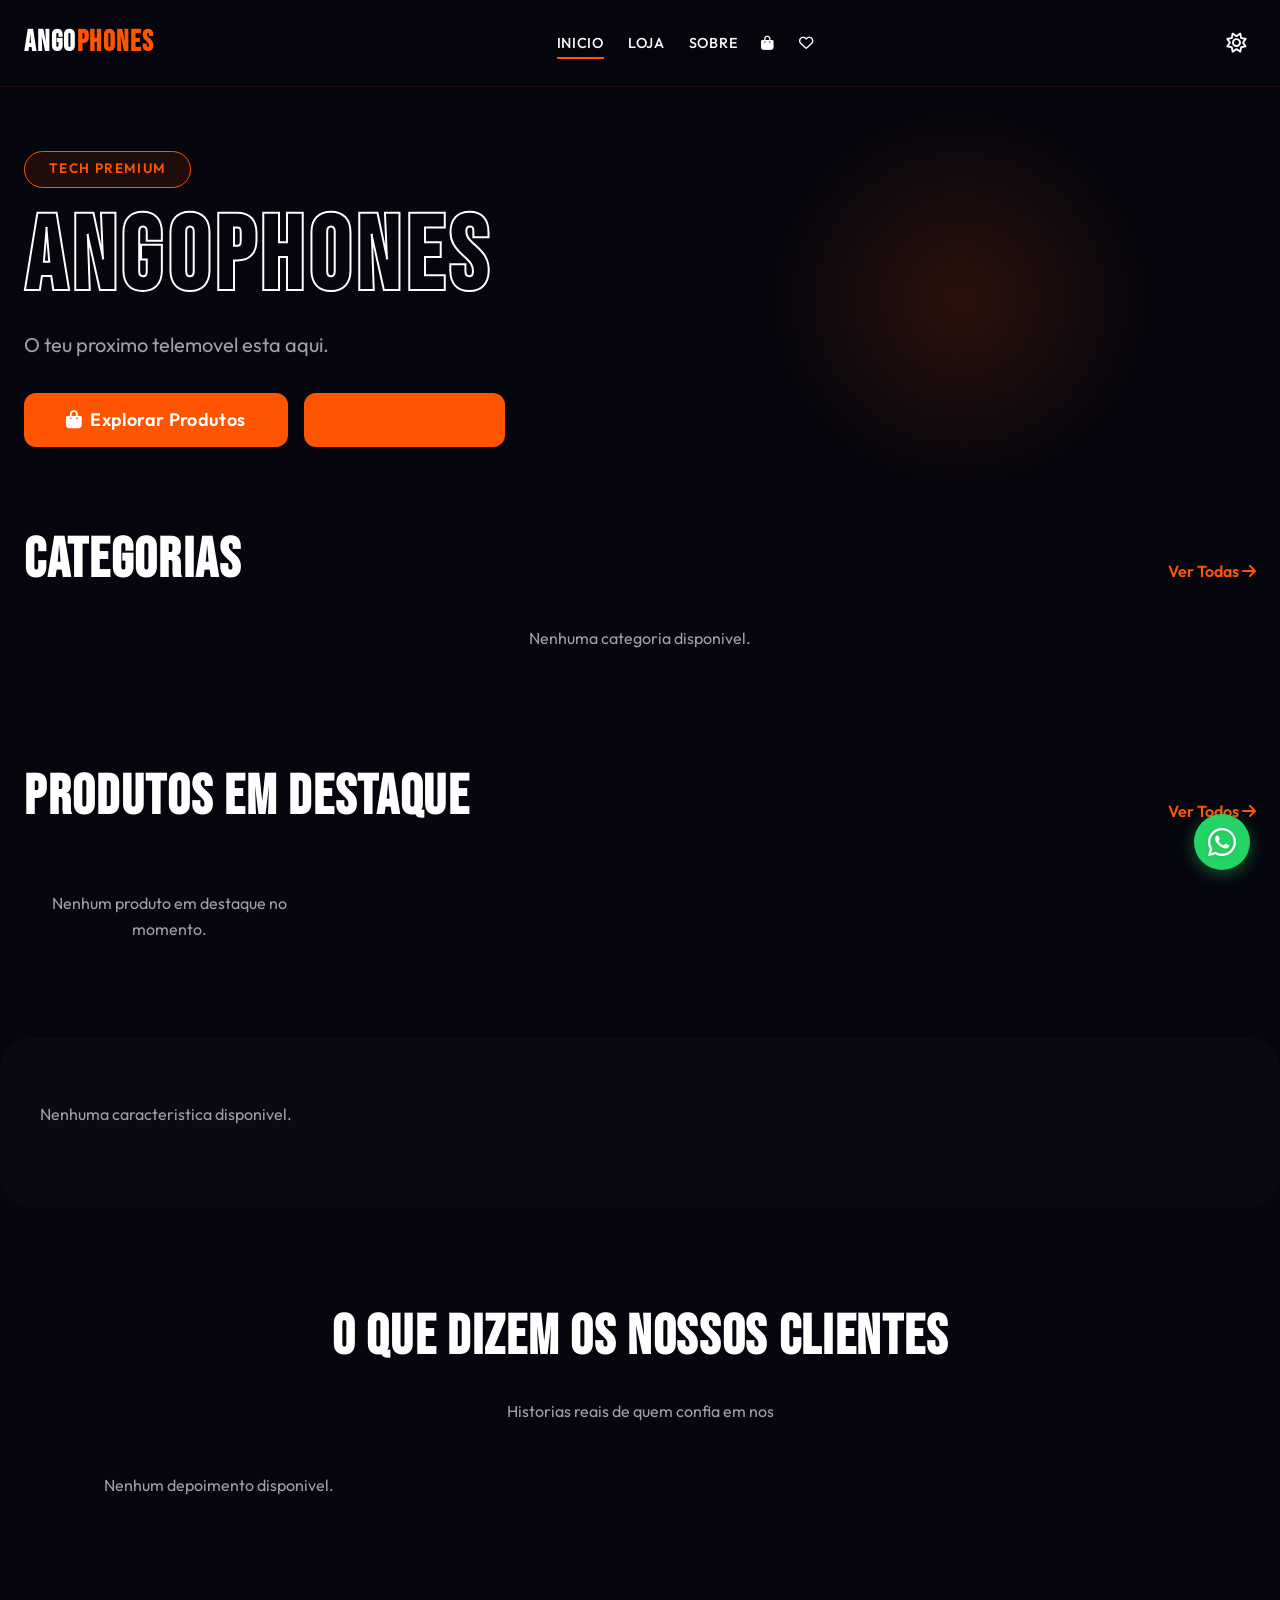
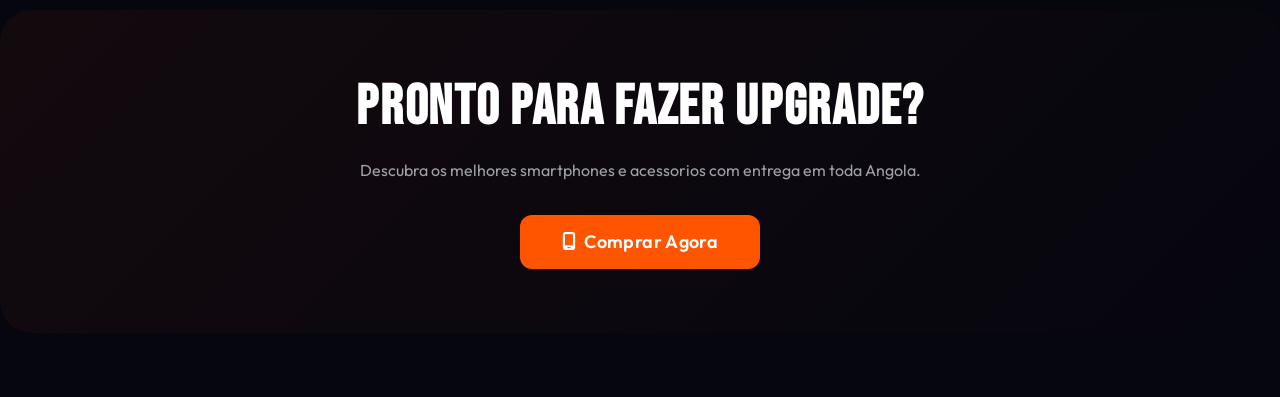
==== commit a4608c46: "Update index.html" ====
--- a/index.html
+++ b/index.html
@@ -27,144 +27,30 @@
   <link rel="stylesheet" href="tema/css/tema.css">
   <link rel="stylesheet" href="tema/css/vitrine.css">
   
-  <!-- Bottom Navigation Bar CSS -->
   <style>
-    /* ===== BOTTOM NAVIGATION BAR ===== */
-    .bottom-nav {
-      position: fixed;
-      bottom: 0;
-      left: 0;
-      right: 0;
-      background: var(--cor-fundo);
-      border-top: 1px solid var(--cor-borda);
-      backdrop-filter: blur(12px);
-      background: rgba(6, 6, 14, 0.95);
-      z-index: 100;
-      padding: 0.5rem 0;
-      padding-bottom: max(0.5rem, env(safe-area-inset-bottom));
-    }
-    
-    .bottom-nav .container {
-      padding: 0 0.5rem;
-    }
-    
-    .bottom-nav-menu {
+    /* ===== CORRECOES DO CABECALHO ===== */
+    .cabecalho-inner {
       display: flex;
       align-items: center;
-      justify-content: space-around;
-    }
-    
-    .bottom-nav-item {
-      display: flex;
-      flex-direction: column;
-      align-items: center;
-      gap: 0.25rem;
-      padding: 0.5rem 0.75rem;
-      color: var(--cor-texto-muted);
-      font-size: 0.75rem;
-      font-weight: 500;
+      justify-content: space-between;
+    }
+    
+    .logo {
+      font-family: var(--font-titulo);
+      font-size: 1.8rem;
+      font-weight: 700;
+      letter-spacing: 0.05em;
+      color: var(--cor-texto);
       text-transform: uppercase;
-      letter-spacing: 0.03em;
-      transition: all 0.2s ease;
-      border-radius: var(--border-radius-md);
-      position: relative;
       text-decoration: none;
-      background: none;
-      border: none;
-      cursor: pointer;
-    }
-    
-    .bottom-nav-item i {
-      font-size: 1.5rem;
-      transition: transform 0.2s ease;
-    }
-    
-    .bottom-nav-item:hover {
-      color: var(--cor-texto);
-      background: rgba(255, 255, 255, 0.05);
-    }
-    
-    .bottom-nav-item.active {
+    }
+    
+    .logo span {
       color: var(--cor-primaria);
     }
     
-    .bottom-nav-item.active i {
-      transform: translateY(-2px);
-    }
-    
-    .bottom-nav-item .nav-badge {
-      position: absolute;
-      top: 2px;
-      right: 2px;
-      background: var(--cor-primaria);
-      color: white;
-      border-radius: 100px;
-      min-width: 18px;
-      height: 18px;
-      font-size: 0.65rem;
-      font-weight: 700;
-      display: flex;
-      align-items: center;
-      justify-content: center;
-      padding: 0 4px;
-      border: 2px solid var(--cor-fundo);
-    }
-    
-    .bottom-nav-item .nav-badge.favoritos-badge {
-      background: #EF4444;
-    }
-    
-    /* Ajuste para o conteudo principal nao ficar escondido atras da barra */
-    main {
-      padding-bottom: calc(80px + env(safe-area-inset-bottom));
-    }
-    
-    /* Esconder bottom nav em desktop (mostrar nav normal) */
-    @media (min-width: 769px) {
-      .bottom-nav {
-        display: none;
-      }
-      
-      main {
-        padding-bottom: 0;
-      }
-    }
-    
-    /* Esconder nav-links em mobile (usar bottom nav) */
-    @media (max-width: 768px) {
-      .nav-links {
-        display: none;
-      }
-      
-      .cabecalho .container {
-        justify-content: center;
-      }
-      
-      .cabecalho-inner {
-        justify-content: center;
-      }
-    }
-    
-    /* Estado de carregamento */
-    .loading-placeholder {
-      text-align: center;
-      padding: 2rem;
-      color: var(--cor-texto-muted);
-    }
-    
-    .loading-placeholder i {
-      font-size: 2rem;
-      margin-bottom: 0.5rem;
-      animation: spin 1s linear infinite;
-    }
-    
-    @keyframes spin {
-      to { transform: rotate(360deg); }
-    }
-    
-    /* Toggle de tema no cabecalho (mobile) */
-    .tema-toggle-mobile {
-      display: none;
+    /* Toggle de tema no cabecalho */
+    .tema-toggle {
       background: none;
       border: none;
       color: var(--cor-texto);
@@ -174,27 +60,249 @@
       width: 40px;
       height: 40px;
       border-radius: 50%;
+      display: flex;
+      align-items: center;
+      justify-content: center;
       transition: background 0.2s;
     }
     
-    .tema-toggle-mobile:hover {
+    .tema-toggle:hover {
       background: var(--cor-card);
     }
     
+    /* ===== HERO COM APENAS UM TITULO ===== */
+    .hero-title {
+      font-size: clamp(3.5rem, 10vw, 6.5rem);
+      line-height: 0.9;
+      text-transform: uppercase;
+      margin-bottom: 0.5rem;
+    }
+    
+    .hero-title-outline {
+      color: transparent;
+      -webkit-text-stroke: 2px var(--cor-texto);
+      text-stroke: 2px var(--cor-texto);
+      display: block;
+    }
+    
+    /* ===== BOTTOM NAVIGATION BAR (COMPACTA) ===== */
+    .bottom-nav {
+      position: fixed;
+      bottom: 0;
+      left: 0;
+      right: 0;
+      background: rgba(6, 6, 14, 0.98);
+      border-top: 1px solid var(--cor-borda);
+      backdrop-filter: blur(12px);
+      z-index: 90;
+      padding: 0.35rem 0;
+      padding-bottom: max(0.35rem, env(safe-area-inset-bottom));
+    }
+    
+    .bottom-nav .container {
+      padding: 0 0.5rem;
+    }
+    
+    .bottom-nav-menu {
+      display: flex;
+      align-items: center;
+      justify-content: space-around;
+    }
+    
+    .bottom-nav-item {
+      display: flex;
+      flex-direction: column;
+      align-items: center;
+      gap: 0.15rem;
+      padding: 0.3rem 0.5rem;
+      color: var(--cor-texto-muted);
+      font-size: 0.65rem;
+      font-weight: 500;
+      text-transform: uppercase;
+      letter-spacing: 0.02em;
+      transition: all 0.2s ease;
+      border-radius: var(--border-radius-sm);
+      text-decoration: none;
+      background: none;
+      border: none;
+      cursor: pointer;
+    }
+    
+    .bottom-nav-item i {
+      font-size: 1.25rem;
+      transition: transform 0.2s ease;
+    }
+    
+    .bottom-nav-item:hover {
+      color: var(--cor-texto);
+      background: rgba(255, 255, 255, 0.03);
+    }
+    
+    .bottom-nav-item.active {
+      color: var(--cor-primaria);
+    }
+    
+    .bottom-nav-item.active i {
+      transform: translateY(-1px);
+    }
+    
+    .bottom-nav-item .nav-badge {
+      position: absolute;
+      top: 0;
+      right: 2px;
+      background: var(--cor-primaria);
+      color: white;
+      border-radius: 100px;
+      min-width: 16px;
+      height: 16px;
+      font-size: 0.6rem;
+      font-weight: 700;
+      display: flex;
+      align-items: center;
+      justify-content: center;
+      padding: 0 3px;
+      border: 2px solid var(--cor-fundo);
+    }
+    
+    .bottom-nav-item .nav-badge.favoritos-badge {
+      background: #EF4444;
+    }
+    
+    /* ===== FAB WHATSAPP FLUTUANTE ===== */
+    .fab-whatsapp {
+      position: fixed;
+      bottom: calc(75px + env(safe-area-inset-bottom));
+      right: 20px;
+      width: 56px;
+      height: 56px;
+      background: #25D366;
+      color: white;
+      border-radius: 50%;
+      display: flex;
+      align-items: center;
+      justify-content: center;
+      font-size: 2rem;
+      box-shadow: 0 4px 16px rgba(37, 211, 102, 0.4);
+      z-index: 95;
+      transition: all 0.3s ease;
+      text-decoration: none;
+      border: none;
+      cursor: pointer;
+    }
+    
+    .fab-whatsapp:hover {
+      transform: scale(1.1);
+      box-shadow: 0 6px 20px rgba(37, 211, 102, 0.5);
+    }
+    
+    .fab-whatsapp i {
+      filter: drop-shadow(0 1px 2px rgba(0,0,0,0.1));
+    }
+    
+    /* Tooltip para o FAB */
+    .fab-whatsapp::after {
+      content: "Fale connosco no WhatsApp";
+      position: absolute;
+      right: 65px;
+      background: #1E1E24;
+      color: white;
+      padding: 0.5rem 1rem;
+      border-radius: 100px;
+      font-size: 0.8rem;
+      white-space: nowrap;
+      opacity: 0;
+      visibility: hidden;
+      transition: all 0.2s ease;
+      pointer-events: none;
+      box-shadow: var(--sombra-md);
+    }
+    
+    .fab-whatsapp:hover::after {
+      opacity: 1;
+      visibility: visible;
+    }
+    
+    /* ===== AJUSTES DE ESPACAMENTO ===== */
+    main {
+      padding-bottom: calc(75px + env(safe-area-inset-bottom));
+    }
+    
+    /* Esconder bottom nav em desktop */
+    @media (min-width: 769px) {
+      .bottom-nav {
+        display: none;
+      }
+      
+      .fab-whatsapp {
+        bottom: 30px;
+        right: 30px;
+      }
+      
+      main {
+        padding-bottom: 0;
+      }
+    }
+    
+    /* Esconder nav-links em mobile */
     @media (max-width: 768px) {
-      .tema-toggle-mobile {
-        display: flex;
-        align-items: center;
-        justify-content: center;
-        position: absolute;
-        right: 1rem;
-        top: 50%;
-        transform: translateY(-50%);
-      }
-      
-      .cabecalho-inner {
-        position: relative;
-      }
+      .nav-links {
+        display: none;
+      }
+    }
+    
+    /* Estado de carregamento */
+    .loading-placeholder {
+      text-align: center;
+      padding: 2rem;
+      color: var(--cor-texto-muted);
+    }
+    
+    .loading-placeholder i {
+      font-size: 2rem;
+      margin-bottom: 0.5rem;
+      animation: spin 1s linear infinite;
+    }
+    
+    @keyframes spin {
+      to { transform: rotate(360deg); }
+    }
+    
+    /* Navegacao desktop */
+    .nav-links {
+      display: flex;
+      align-items: center;
+      gap: 1.5rem;
+    }
+    
+    .nav-links a {
+      font-weight: 500;
+      text-transform: uppercase;
+      letter-spacing: 0.05em;
+      font-size: 0.9rem;
+    }
+    
+    .carrinho-link, .favoritos-link {
+      position: relative;
+    }
+    
+    .carrinho-contador, .favoritos-contador {
+      position: absolute;
+      top: -8px;
+      right: -12px;
+      background: var(--cor-primaria);
+      color: white;
+      border-radius: 50%;
+      width: 18px;
+      height: 18px;
+      font-size: 10px;
+      font-weight: 700;
+      display: flex;
+      align-items: center;
+      justify-content: center;
+    }
+    
+    .favoritos-contador {
+      background: #EF4444;
     }
   </style>
 </head>
@@ -220,13 +328,10 @@
             <i class="fa-regular fa-heart"></i>
             <span class="favoritos-contador" data-favoritos-contador style="display: none;">0</span>
           </a>
-          <button class="btn-icon tema-toggle" data-tema-toggle aria-label="Alternar tema">
-            <i class="fa-regular fa-sun"></i>
-          </button>
         </nav>
         
-        <!-- Toggle de tema para mobile -->
-        <button class="tema-toggle-mobile" id="tema-toggle-mobile" aria-label="Alternar tema">
+        <!-- Toggle de tema -->
+        <button class="tema-toggle" id="tema-toggle" aria-label="Alternar tema">
           <i class="fa-regular fa-sun"></i>
         </button>
       </div>
@@ -242,7 +347,6 @@
             <span class="hero-badge" id="hero-badge">Tech Premium</span>
             <h1 class="hero-title">
               <span class="hero-title-outline" id="hero-titulo-outline">Angophones</span>
-              <span class="hero-title-solid" id="hero-titulo-solid">Angophones</span>
             </h1>
             <p class="hero-slogan" id="hero-slogan">O teu proximo telemovel esta aqui.</p>
             <div class="hero-cta">
@@ -355,6 +459,11 @@
       </div>
     </section>
   </main>
+
+  <!-- FAB WhatsApp Flutuante -->
+  <a href="#" class="fab-whatsapp" id="fab-whatsapp" target="_blank" rel="noopener noreferrer">
+    <i class="fa-brands fa-whatsapp"></i>
+  </a>
 
   <!-- Bottom Navigation Bar (Mobile) -->
   <nav class="bottom-nav">
@@ -386,11 +495,6 @@
     </div>
   </nav>
 
-  <!-- Rodape (apenas desktop) -->
-  <footer class="footer" style="display: none;">
-    <!-- Mantido apenas para desktop, escondido em mobile -->
-  </footer>
-
   <!-- Core JavaScript -->
   <script src="core/js/loader.js"></script>
   <script src="core/js/utils.js"></script>
@@ -418,11 +522,18 @@
         if (catalogo.vitrine) {
           document.getElementById('hero-badge').textContent = catalogo.vitrine.heroBadge || 'Tech Premium';
           document.getElementById('hero-titulo-outline').textContent = catalogo.vitrine.heroTitulo || 'Angophones';
-          document.getElementById('hero-titulo-solid').textContent = catalogo.vitrine.heroTitulo || 'Angophones';
         }
         
         if (catalogo.loja) {
           document.getElementById('hero-slogan').textContent = catalogo.loja.slogan || 'O teu proximo telemovel esta aqui.';
+          
+          // Configurar FAB WhatsApp
+          const fabWhatsapp = document.getElementById('fab-whatsapp');
+          if (fabWhatsapp && catalogo.loja.whatsapp) {
+            const numero = catalogo.loja.whatsapp.replace(/\D/g, '');
+            const mensagem = encodeURIComponent('Ola! Gostaria de mais informacoes sobre os vossos produtos.');
+            fabWhatsapp.href = `https://wa.me/${numero}?text=${mensagem}`;
+          }
           
           // Banner de destaque
           if (catalogo.vitrine && catalogo.vitrine.bannerAtivo) {
@@ -622,21 +733,24 @@
     })();
   </script>
   
-  <!-- Script para toggle de tema mobile -->
+  <!-- Script para toggle de tema -->
   <script>
     (function() {
-      const temaToggleMobile = document.getElementById('tema-toggle-mobile');
-      if (temaToggleMobile && window.tema) {
-        // Sincronizar icone com tema atual
+      const temaToggle = document.getElementById('tema-toggle');
+      
+      if (temaToggle && window.tema) {
+        // Funcao para atualizar o icone
         const atualizarIcone = () => {
           const temaAtual = window.tema.getTema();
-          const icon = temaToggleMobile.querySelector('i');
+          const icon = temaToggle.querySelector('i');
           icon.className = temaAtual === 'escuro' ? 'fa-regular fa-sun' : 'fa-regular fa-moon';
         };
         
+        // Inicializar icone
         atualizarIcone();
         
-        temaToggleMobile.addEventListener('click', () => {
+        // Evento de clique
+        temaToggle.addEventListener('click', () => {
           window.tema.alternarTema();
           atualizarIcone();
         });
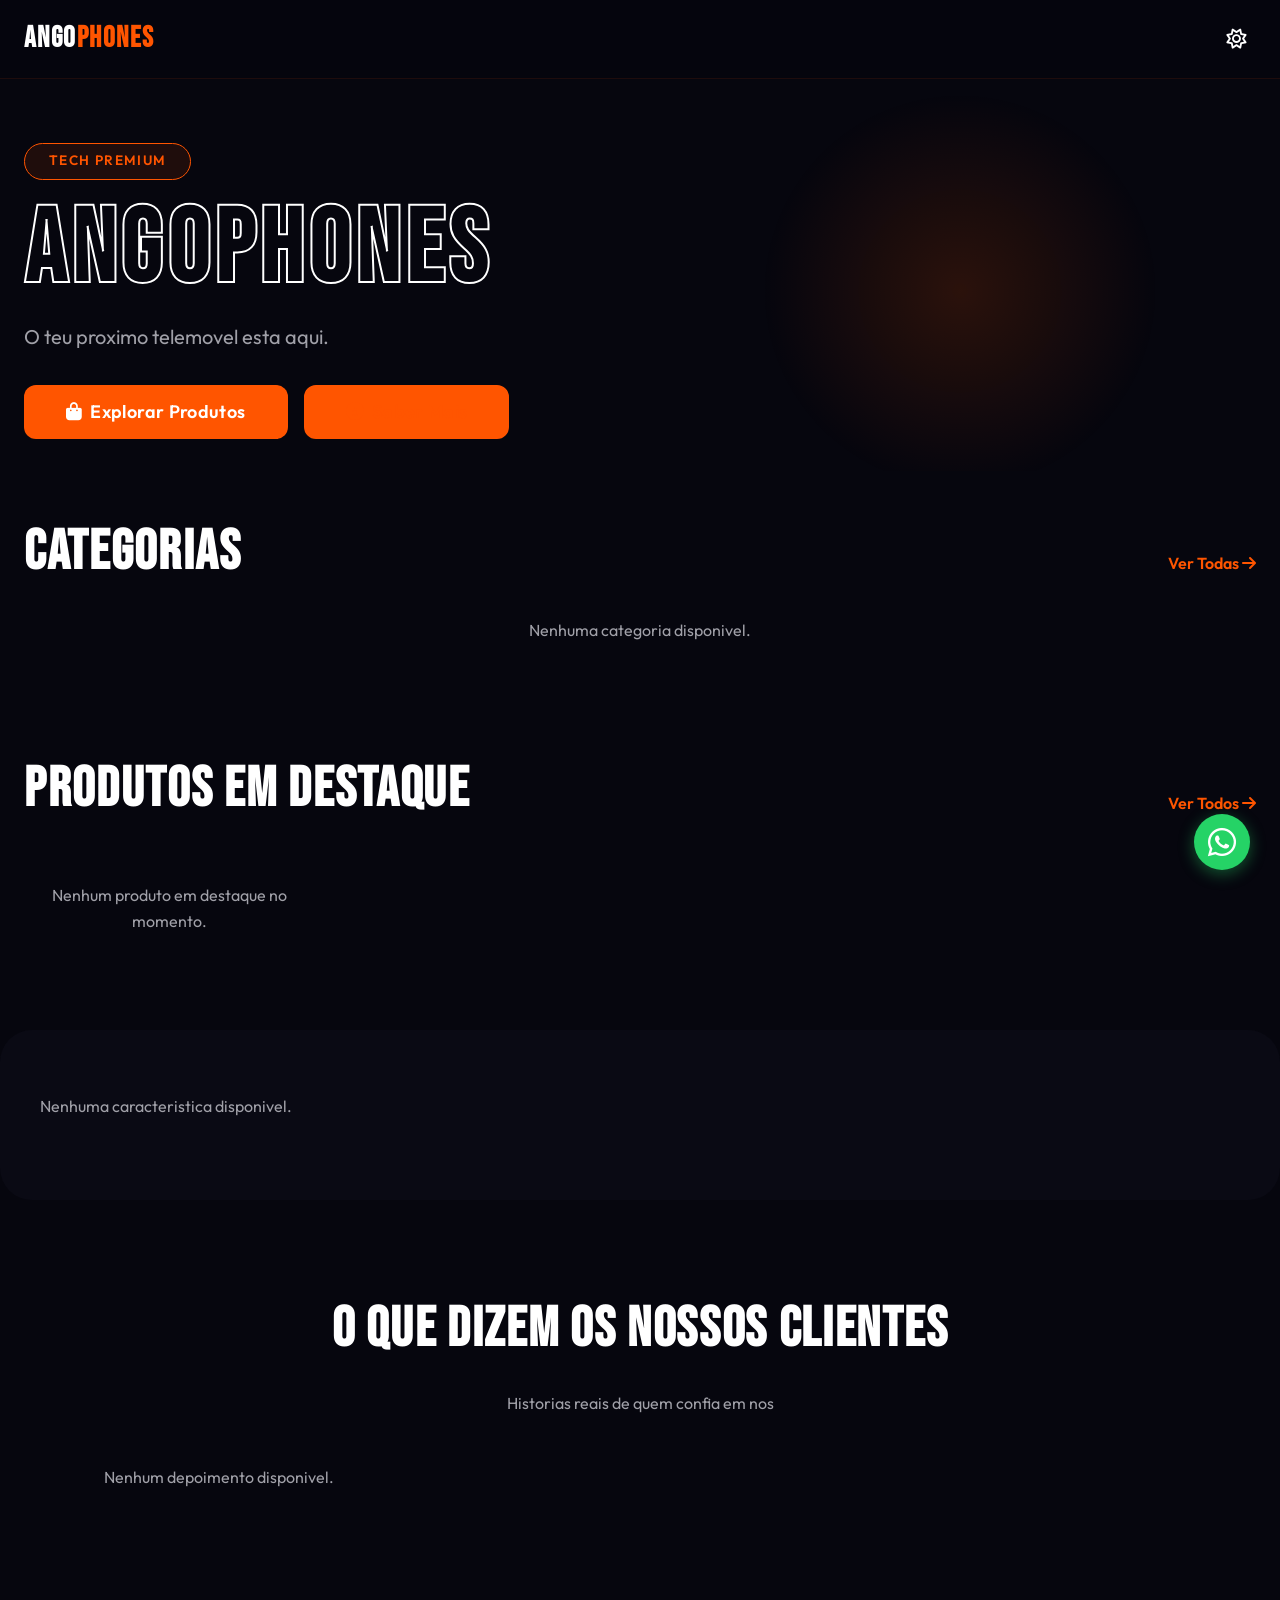
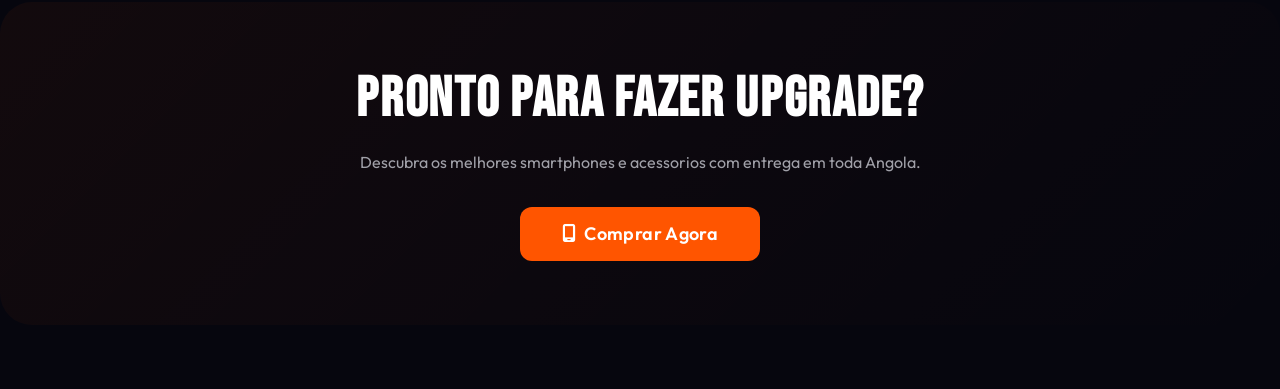
==== commit 28945f27: "Update index.html" ====
--- a/index.html
+++ b/index.html
@@ -11,7 +11,7 @@
   <!-- Favicon -->
   <link rel="icon" href="tema/assets/favicon.ico" type="image/x-icon">
   
-  <!-- Font Awesome -->
+  <!-- Font Awesome (versao mais recente e estavel) -->
   <link rel="stylesheet" href="https://cdnjs.cloudflare.com/ajax/libs/font-awesome/6.5.1/css/all.min.css">
   
   <!-- Google Fonts -->
@@ -28,7 +28,17 @@
   <link rel="stylesheet" href="tema/css/vitrine.css">
   
   <style>
-    /* ===== CORRECOES DO CABECALHO ===== */
+    /* ===== CABECALHO LIMPO ===== */
+    .cabecalho {
+      padding: 1rem 0;
+      border-bottom: 1px solid rgba(255, 85, 0, 0.1);
+      background: rgba(6, 6, 14, 0.95);
+      backdrop-filter: blur(12px);
+      position: sticky;
+      top: 0;
+      z-index: 100;
+    }
+    
     .cabecalho-inner {
       display: flex;
       align-items: center;
@@ -36,24 +46,24 @@
     }
     
     .logo {
-      font-family: var(--font-titulo);
+      font-family: 'Bebas Neue', 'Impact', sans-serif;
       font-size: 1.8rem;
       font-weight: 700;
       letter-spacing: 0.05em;
-      color: var(--cor-texto);
+      color: #FFFFFF;
       text-transform: uppercase;
       text-decoration: none;
     }
     
     .logo span {
-      color: var(--cor-primaria);
-    }
-    
-    /* Toggle de tema no cabecalho */
+      color: var(--cor-primaria, #FF5500);
+    }
+    
+    /* Toggle de tema */
     .tema-toggle {
       background: none;
       border: none;
-      color: var(--cor-texto);
+      color: #FFFFFF;
       font-size: 1.25rem;
       cursor: pointer;
       padding: 0.5rem;
@@ -67,7 +77,7 @@
     }
     
     .tema-toggle:hover {
-      background: var(--cor-card);
+      background: rgba(255, 255, 255, 0.05);
     }
     
     /* ===== HERO COM APENAS UM TITULO ===== */
@@ -80,8 +90,8 @@
     
     .hero-title-outline {
       color: transparent;
-      -webkit-text-stroke: 2px var(--cor-texto);
-      text-stroke: 2px var(--cor-texto);
+      -webkit-text-stroke: 2px #FFFFFF;
+      text-stroke: 2px #FFFFFF;
       display: block;
     }
     
@@ -92,7 +102,7 @@
       left: 0;
       right: 0;
       background: rgba(6, 6, 14, 0.98);
-      border-top: 1px solid var(--cor-borda);
+      border-top: 1px solid rgba(255, 85, 0, 0.1);
       backdrop-filter: blur(12px);
       z-index: 90;
       padding: 0.35rem 0;
@@ -115,17 +125,18 @@
       align-items: center;
       gap: 0.15rem;
       padding: 0.3rem 0.5rem;
-      color: var(--cor-texto-muted);
+      color: #A0A0A8;
       font-size: 0.65rem;
       font-weight: 500;
       text-transform: uppercase;
       letter-spacing: 0.02em;
       transition: all 0.2s ease;
-      border-radius: var(--border-radius-sm);
+      border-radius: 8px;
       text-decoration: none;
       background: none;
       border: none;
       cursor: pointer;
+      position: relative;
     }
     
     .bottom-nav-item i {
@@ -134,12 +145,12 @@
     }
     
     .bottom-nav-item:hover {
-      color: var(--cor-texto);
+      color: #FFFFFF;
       background: rgba(255, 255, 255, 0.03);
     }
     
     .bottom-nav-item.active {
-      color: var(--cor-primaria);
+      color: var(--cor-primaria, #FF5500);
     }
     
     .bottom-nav-item.active i {
@@ -150,7 +161,7 @@
       position: absolute;
       top: 0;
       right: 2px;
-      background: var(--cor-primaria);
+      background: var(--cor-primaria, #FF5500);
       color: white;
       border-radius: 100px;
       min-width: 16px;
@@ -161,7 +172,7 @@
       align-items: center;
       justify-content: center;
       padding: 0 3px;
-      border: 2px solid var(--cor-fundo);
+      border: 2px solid #06060E;
     }
     
     .bottom-nav-item .nav-badge.favoritos-badge {
@@ -195,10 +206,6 @@
       box-shadow: 0 6px 20px rgba(37, 211, 102, 0.5);
     }
     
-    .fab-whatsapp i {
-      filter: drop-shadow(0 1px 2px rgba(0,0,0,0.1));
-    }
-    
     /* Tooltip para o FAB */
     .fab-whatsapp::after {
       content: "Fale connosco no WhatsApp";
@@ -214,7 +221,7 @@
       visibility: hidden;
       transition: all 0.2s ease;
       pointer-events: none;
-      box-shadow: var(--sombra-md);
+      box-shadow: 0 4px 12px rgba(0, 0, 0, 0.3);
     }
     
     .fab-whatsapp:hover::after {
@@ -227,7 +234,7 @@
       padding-bottom: calc(75px + env(safe-area-inset-bottom));
     }
     
-    /* Esconder bottom nav em desktop */
+    /* Desktop: esconder bottom nav e mostrar FAB mais acima */
     @media (min-width: 769px) {
       .bottom-nav {
         display: none;
@@ -243,18 +250,11 @@
       }
     }
     
-    /* Esconder nav-links em mobile */
-    @media (max-width: 768px) {
-      .nav-links {
-        display: none;
-      }
-    }
-    
     /* Estado de carregamento */
     .loading-placeholder {
       text-align: center;
       padding: 2rem;
-      color: var(--cor-texto-muted);
+      color: #A0A0A8;
     }
     
     .loading-placeholder i {
@@ -267,47 +267,15 @@
       to { transform: rotate(360deg); }
     }
     
-    /* Navegacao desktop */
-    .nav-links {
-      display: flex;
-      align-items: center;
-      gap: 1.5rem;
-    }
-    
-    .nav-links a {
-      font-weight: 500;
-      text-transform: uppercase;
-      letter-spacing: 0.05em;
-      font-size: 0.9rem;
-    }
-    
-    .carrinho-link, .favoritos-link {
-      position: relative;
-    }
-    
-    .carrinho-contador, .favoritos-contador {
-      position: absolute;
-      top: -8px;
-      right: -12px;
-      background: var(--cor-primaria);
-      color: white;
-      border-radius: 50%;
-      width: 18px;
-      height: 18px;
-      font-size: 10px;
-      font-weight: 700;
-      display: flex;
-      align-items: center;
-      justify-content: center;
-    }
-    
-    .favoritos-contador {
-      background: #EF4444;
+    /* Fallback para icones */
+    .bottom-nav-item i.fa-solid,
+    .bottom-nav-item i.fa-regular {
+      font-family: "Font Awesome 6 Free";
     }
   </style>
 </head>
 <body>
-  <!-- Cabeçalho -->
+  <!-- Cabeçalho Limpo -->
   <header class="cabecalho">
     <div class="container">
       <div class="cabecalho-inner">
@@ -315,22 +283,7 @@
           Ango<span>phones</span>
         </a>
         
-        <!-- Navegacao Desktop -->
-        <nav class="nav-links">
-          <a href="index.html" class="active">Inicio</a>
-          <a href="loja.html">Loja</a>
-          <a href="sobre.html">Sobre</a>
-          <a href="carrinho.html" class="carrinho-link">
-            <i class="fa-solid fa-bag-shopping"></i>
-            <span class="carrinho-contador" data-carrinho-contador style="display: none;">0</span>
-          </a>
-          <a href="favoritos.html" class="favoritos-link">
-            <i class="fa-regular fa-heart"></i>
-            <span class="favoritos-contador" data-favoritos-contador style="display: none;">0</span>
-          </a>
-        </nav>
-        
-        <!-- Toggle de tema -->
+        <!-- Apenas botao de tema -->
         <button class="tema-toggle" id="tema-toggle" aria-label="Alternar tema">
           <i class="fa-regular fa-sun"></i>
         </button>
@@ -354,7 +307,7 @@
                 <i class="fa-solid fa-bag-shopping"></i> Explorar Produtos
               </a>
               <a href="sobre.html" class="btn btn-outline btn-large">
-                <i class="fa-regular fa-circle-info"></i> Saber Mais
+                <i class="fa-solid fa-circle-info"></i> Saber Mais
               </a>
             </div>
           </div>
@@ -483,12 +436,12 @@
           <span class="nav-badge" data-carrinho-contador style="display: none;">0</span>
         </a>
         <a href="favoritos.html" class="bottom-nav-item">
-          <i class="fa-regular fa-heart"></i>
+          <i class="fa-solid fa-heart"></i>
           <span>Favoritos</span>
           <span class="nav-badge favoritos-badge" data-favoritos-contador style="display: none;">0</span>
         </a>
         <a href="sobre.html" class="bottom-nav-item">
-          <i class="fa-regular fa-circle-info"></i>
+          <i class="fa-solid fa-circle-info"></i>
           <span>Sobre</span>
         </a>
       </div>
@@ -739,17 +692,14 @@
       const temaToggle = document.getElementById('tema-toggle');
       
       if (temaToggle && window.tema) {
-        // Funcao para atualizar o icone
         const atualizarIcone = () => {
           const temaAtual = window.tema.getTema();
           const icon = temaToggle.querySelector('i');
           icon.className = temaAtual === 'escuro' ? 'fa-regular fa-sun' : 'fa-regular fa-moon';
         };
         
-        // Inicializar icone
         atualizarIcone();
         
-        // Evento de clique
         temaToggle.addEventListener('click', () => {
           window.tema.alternarTema();
           atualizarIcone();
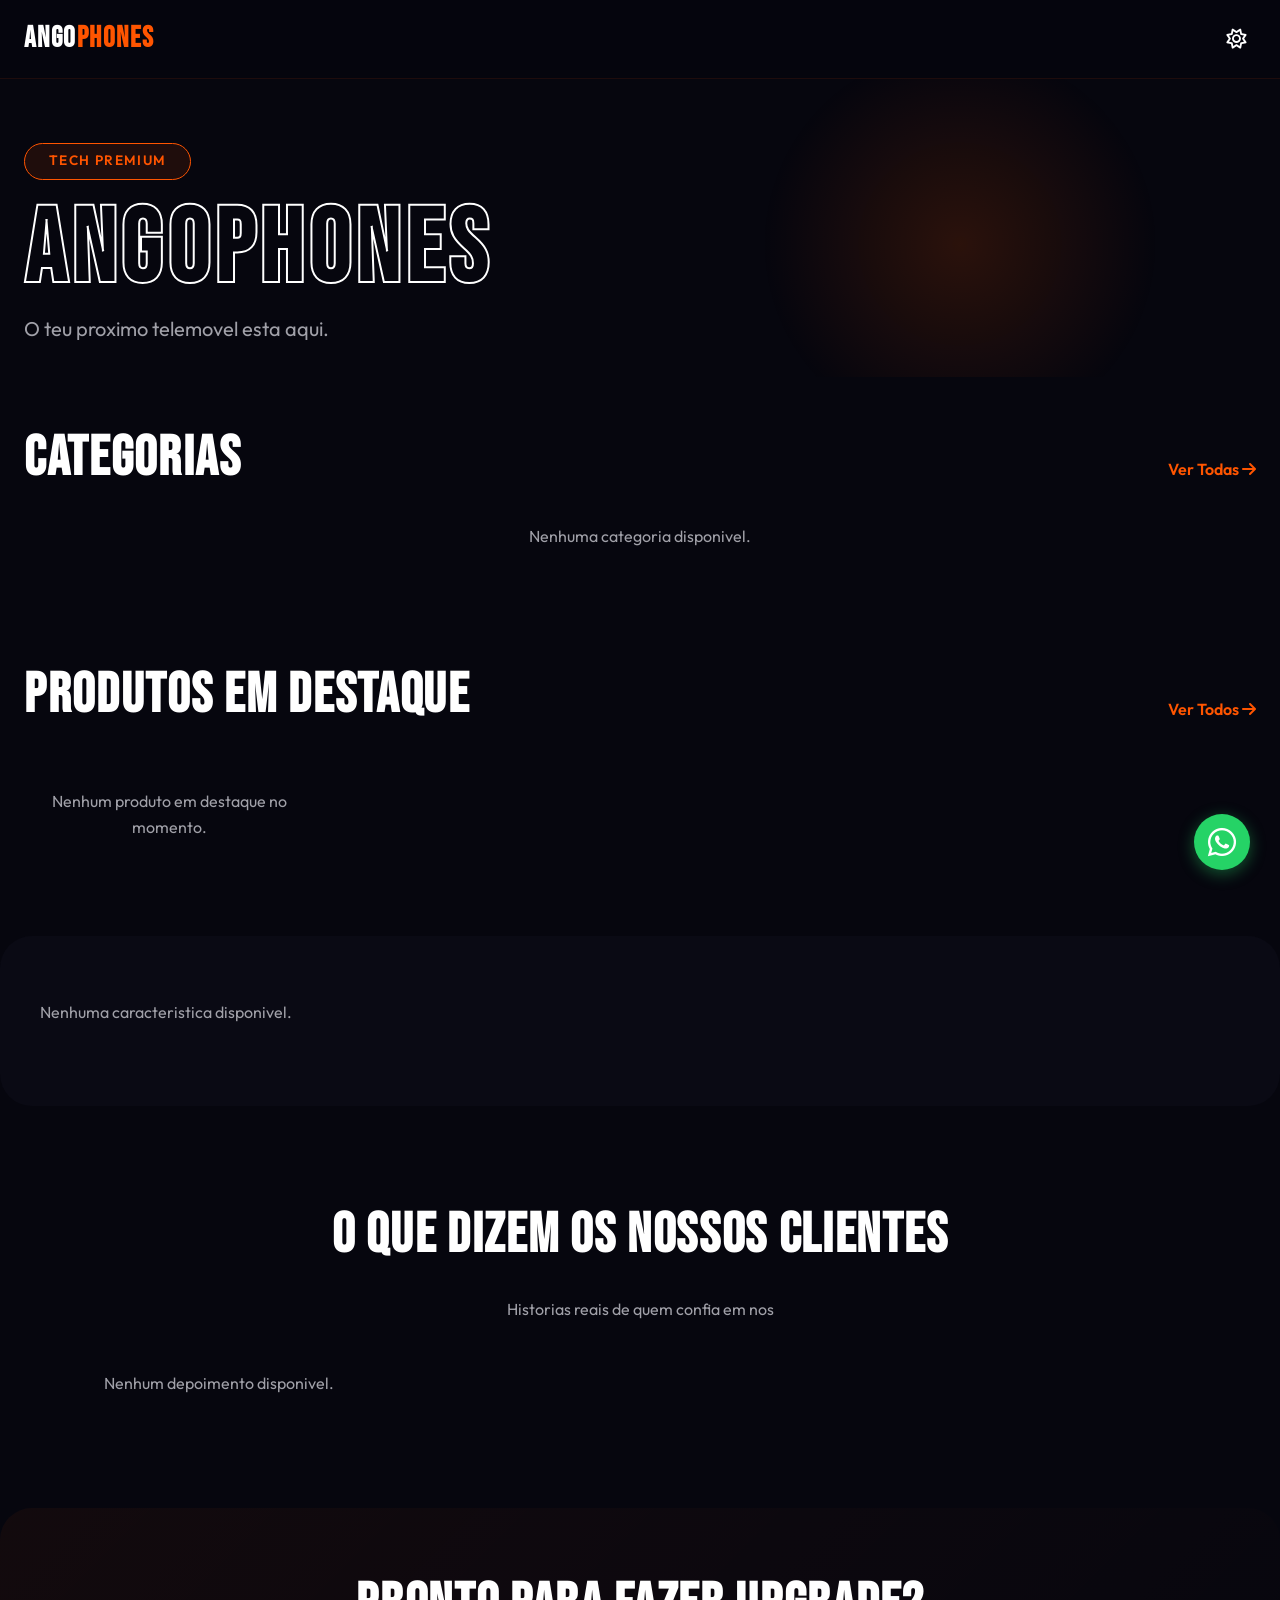
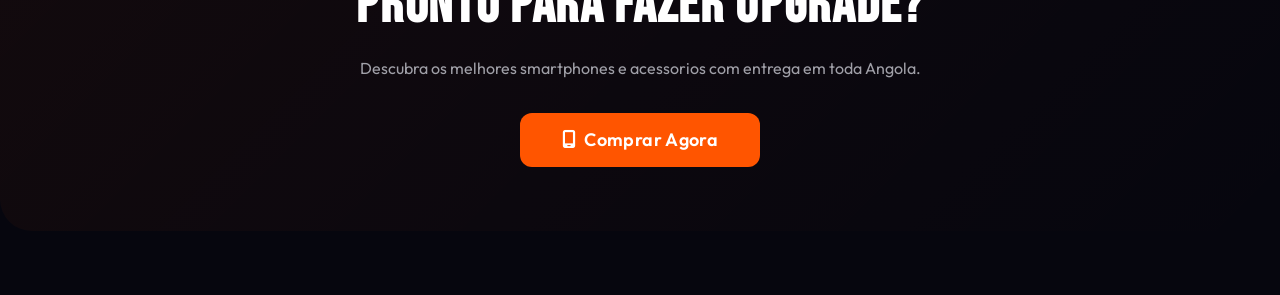
==== commit 0fc812c5: "Create index.html" ====
--- a/index.html
+++ b/index.html
@@ -11,7 +11,7 @@
   <!-- Favicon -->
   <link rel="icon" href="tema/assets/favicon.ico" type="image/x-icon">
   
-  <!-- Font Awesome (versao mais recente e estavel) -->
+  <!-- Font Awesome -->
   <link rel="stylesheet" href="https://cdnjs.cloudflare.com/ajax/libs/font-awesome/6.5.1/css/all.min.css">
   
   <!-- Google Fonts -->
@@ -80,12 +80,41 @@
       background: rgba(255, 255, 255, 0.05);
     }
     
-    /* ===== HERO COM APENAS UM TITULO ===== */
+    /* ===== HERO COM APENAS UM TITULO (SEM BOTOES) ===== */
+    .hero {
+      padding: 4rem 0 2rem;
+    }
+    
+    .hero-grid {
+      display: grid;
+      grid-template-columns: 1fr 1fr;
+      gap: 3rem;
+      align-items: center;
+    }
+    
+    .hero-content {
+      text-align: left;
+    }
+    
+    .hero-badge {
+      display: inline-block;
+      padding: 0.4rem 1.5rem;
+      background: rgba(255, 85, 0, 0.1);
+      border: 1px solid var(--cor-primaria, #FF5500);
+      border-radius: 100px;
+      font-size: 0.85rem;
+      font-weight: 600;
+      letter-spacing: 0.1em;
+      text-transform: uppercase;
+      color: var(--cor-primaria, #FF5500);
+      margin-bottom: 1.5rem;
+    }
+    
     .hero-title {
       font-size: clamp(3.5rem, 10vw, 6.5rem);
       line-height: 0.9;
       text-transform: uppercase;
-      margin-bottom: 0.5rem;
+      margin-bottom: 1rem;
     }
     
     .hero-title-outline {
@@ -93,6 +122,45 @@
       -webkit-text-stroke: 2px #FFFFFF;
       text-stroke: 2px #FFFFFF;
       display: block;
+    }
+    
+    .hero-slogan {
+      font-size: 1.25rem;
+      color: #A0A0A8;
+      margin: 1rem 0 0;
+    }
+    
+    .hero-image {
+      position: relative;
+      text-align: center;
+    }
+    
+    .hero-image img {
+      max-width: 100%;
+      border-radius: 20px;
+    }
+    
+    .hero-glow {
+      position: absolute;
+      width: 400px;
+      height: 400px;
+      background: radial-gradient(circle, rgba(255,85,0,0.15) 0%, transparent 70%);
+      border-radius: 50%;
+      top: 50%;
+      left: 50%;
+      transform: translate(-50%, -50%);
+      z-index: -1;
+    }
+    
+    @media (max-width: 768px) {
+      .hero-grid {
+        grid-template-columns: 1fr;
+        text-align: center;
+      }
+      
+      .hero-content {
+        text-align: center;
+      }
     }
     
     /* ===== BOTTOM NAVIGATION BAR (COMPACTA) ===== */
@@ -206,7 +274,6 @@
       box-shadow: 0 6px 20px rgba(37, 211, 102, 0.5);
     }
     
-    /* Tooltip para o FAB */
     .fab-whatsapp::after {
       content: "Fale connosco no WhatsApp";
       position: absolute;
@@ -234,7 +301,6 @@
       padding-bottom: calc(75px + env(safe-area-inset-bottom));
     }
     
-    /* Desktop: esconder bottom nav e mostrar FAB mais acima */
     @media (min-width: 769px) {
       .bottom-nav {
         display: none;
@@ -265,12 +331,6 @@
     
     @keyframes spin {
       to { transform: rotate(360deg); }
-    }
-    
-    /* Fallback para icones */
-    .bottom-nav-item i.fa-solid,
-    .bottom-nav-item i.fa-regular {
-      font-family: "Font Awesome 6 Free";
     }
   </style>
 </head>
@@ -283,7 +343,6 @@
           Ango<span>phones</span>
         </a>
         
-        <!-- Apenas botao de tema -->
         <button class="tema-toggle" id="tema-toggle" aria-label="Alternar tema">
           <i class="fa-regular fa-sun"></i>
         </button>
@@ -292,7 +351,7 @@
   </header>
 
   <main>
-    <!-- Hero Section -->
+    <!-- Hero Section (SEM BOTOES) -->
     <section class="hero">
       <div class="container">
         <div class="hero-grid">
@@ -302,14 +361,6 @@
               <span class="hero-title-outline" id="hero-titulo-outline">Angophones</span>
             </h1>
             <p class="hero-slogan" id="hero-slogan">O teu proximo telemovel esta aqui.</p>
-            <div class="hero-cta">
-              <a href="loja.html" class="btn btn-large">
-                <i class="fa-solid fa-bag-shopping"></i> Explorar Produtos
-              </a>
-              <a href="sobre.html" class="btn btn-outline btn-large">
-                <i class="fa-solid fa-circle-info"></i> Saber Mais
-              </a>
-            </div>
           </div>
           <div class="hero-image animate-fade-up stagger-item">
             <div class="hero-glow"></div>
@@ -431,7 +482,7 @@
           <span>Loja</span>
         </a>
         <a href="carrinho.html" class="bottom-nav-item">
-          <i class="fa-solid fa-bag-shopping"></i>
+          <i class="fa-solid fa-cart-shopping"></i>
           <span>Carrinho</span>
           <span class="nav-badge" data-carrinho-contador style="display: none;">0</span>
         </a>
@@ -462,7 +513,6 @@
     (function() {
       console.log('Index.html carregado. Aguardando catalogo...');
       
-      // Funcao para inicializar tudo
       function inicializarPagina(catalogo) {
         console.log('Inicializando pagina com catalogo:', catalogo ? 'OK' : 'VAZIO');
         
@@ -471,7 +521,6 @@
           return;
         }
         
-        // Atualizar textos do hero
         if (catalogo.vitrine) {
           document.getElementById('hero-badge').textContent = catalogo.vitrine.heroBadge || 'Tech Premium';
           document.getElementById('hero-titulo-outline').textContent = catalogo.vitrine.heroTitulo || 'Angophones';
@@ -480,7 +529,6 @@
         if (catalogo.loja) {
           document.getElementById('hero-slogan').textContent = catalogo.loja.slogan || 'O teu proximo telemovel esta aqui.';
           
-          // Configurar FAB WhatsApp
           const fabWhatsapp = document.getElementById('fab-whatsapp');
           if (fabWhatsapp && catalogo.loja.whatsapp) {
             const numero = catalogo.loja.whatsapp.replace(/\D/g, '');
@@ -488,7 +536,6 @@
             fabWhatsapp.href = `https://wa.me/${numero}?text=${mensagem}`;
           }
           
-          // Banner de destaque
           if (catalogo.vitrine && catalogo.vitrine.bannerAtivo) {
             const bannerSection = document.getElementById('banner-destaque-section');
             const bannerTexto = document.getElementById('banner-destaque-texto');
@@ -499,7 +546,6 @@
           }
         }
         
-        // Renderizar categorias
         const categoriasContainer = document.getElementById('categorias-container');
         if (categoriasContainer && catalogo.categorias) {
           categoriasContainer.innerHTML = '';
@@ -533,7 +579,6 @@
           }
         }
         
-        // Renderizar produtos em destaque
         const destaquesContainer = document.getElementById('destaques-container');
         if (destaquesContainer && catalogo.produtos) {
           const destaques = catalogo.produtos.filter(p => p.destaque).slice(0, 4);
@@ -549,7 +594,6 @@
           }
         }
         
-        // Renderizar features
         const featuresContainer = document.getElementById('features-container');
         if (featuresContainer && catalogo.features) {
           featuresContainer.innerHTML = '';
@@ -571,7 +615,6 @@
           }
         }
         
-        // Renderizar depoimentos
         const depoimentosContainer = document.getElementById('depoimentos-container');
         if (depoimentosContainer && catalogo.depoimentos) {
           depoimentosContainer.innerHTML = '';
@@ -664,22 +707,16 @@
         }) + ' Kz';
       }
       
-      // Aguardar catalogo
       if (window.CATALOGO) {
-        console.log('Catalogo ja disponivel.');
         inicializarPagina(window.CATALOGO);
       } else {
-        console.log('Aguardando evento catalogoCarregado...');
         window.addEventListener('catalogoCarregado', function(e) {
-          console.log('Evento catalogoCarregado recebido.');
           inicializarPagina(e.detail);
         });
       }
       
-      // Fallback
       setTimeout(function() {
         if (window.CATALOGO) {
-          console.log('Fallback: carregando catalogo apos timeout.');
           inicializarPagina(window.CATALOGO);
         }
       }, 1000);
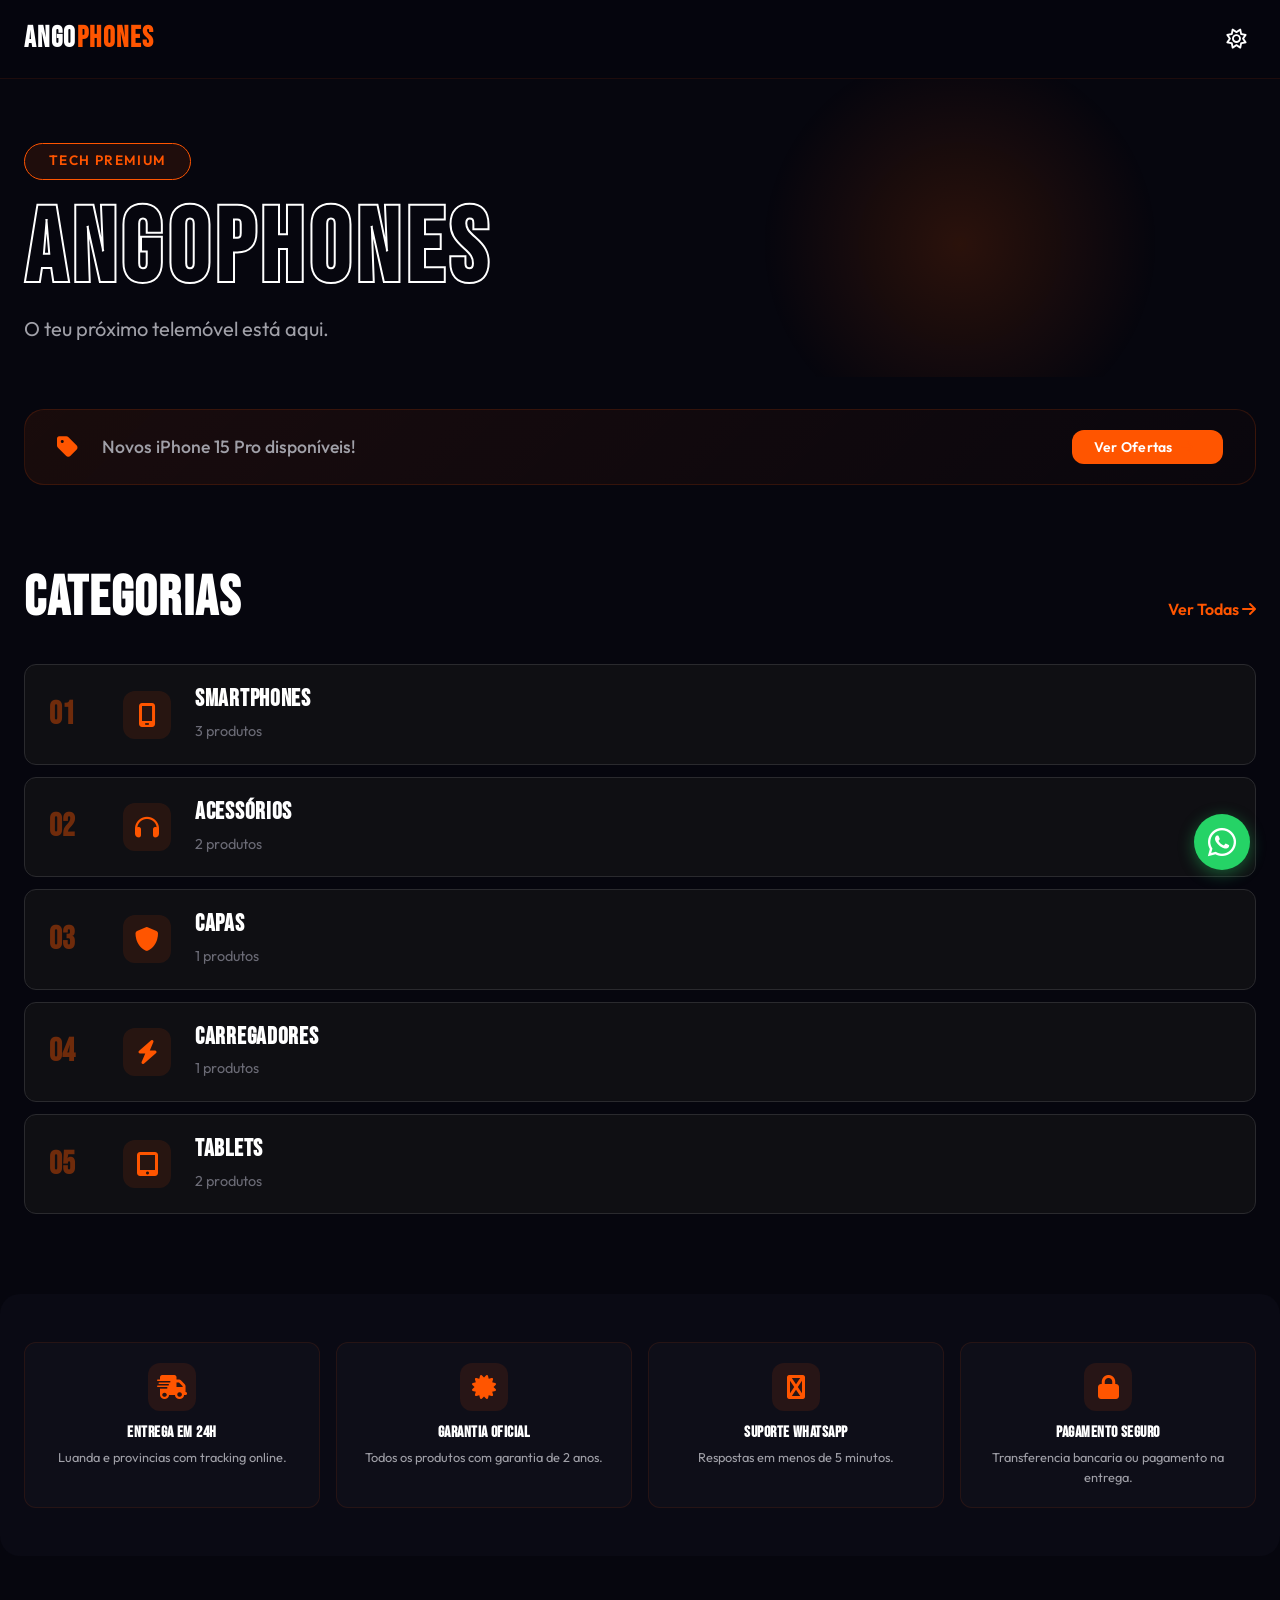
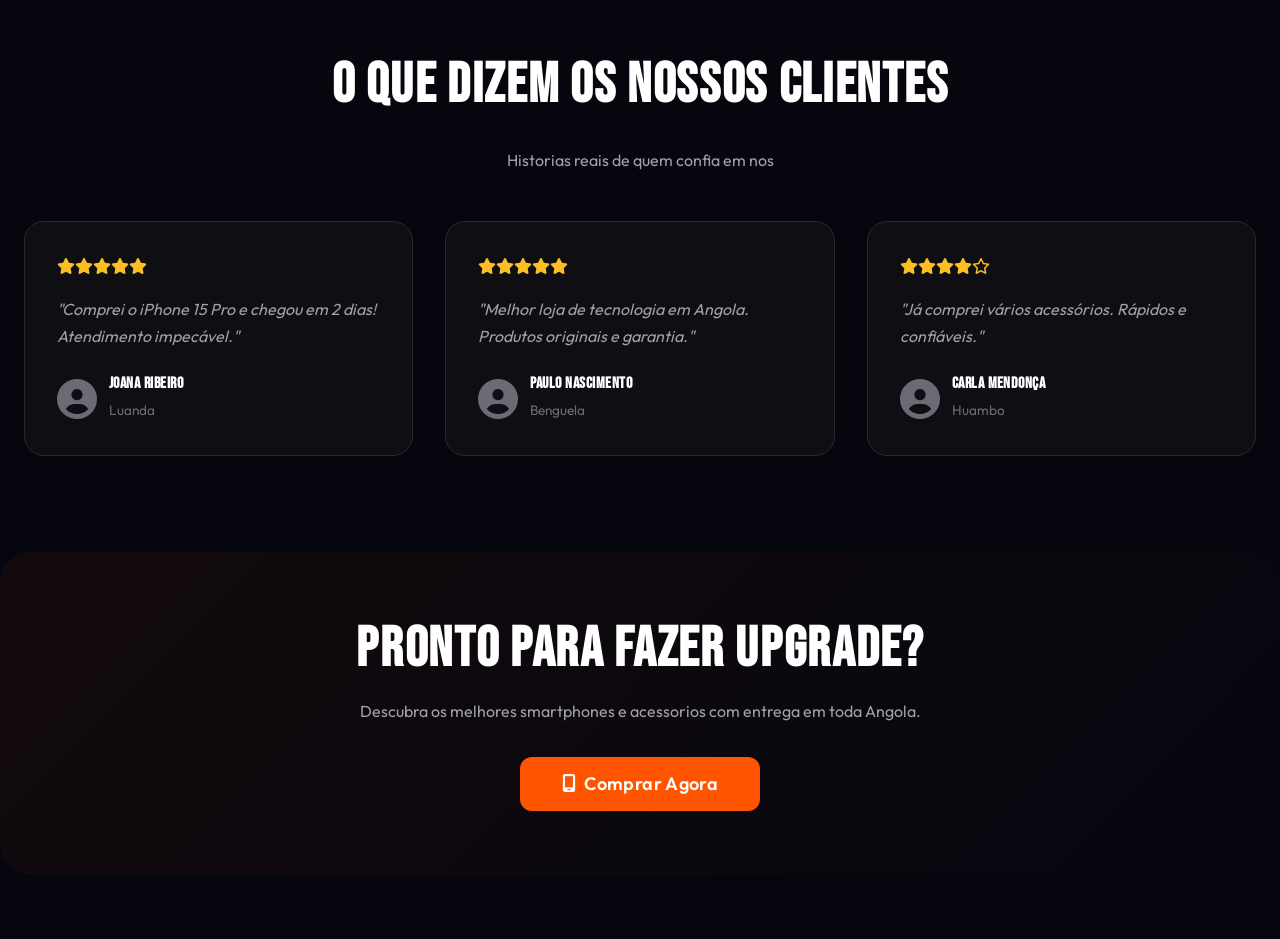
==== commit 16599925: "Create index.html" ====
--- a/index.html
+++ b/index.html
@@ -80,7 +80,7 @@
       background: rgba(255, 255, 255, 0.05);
     }
     
-    /* ===== HERO COM APENAS UM TITULO (SEM BOTOES) ===== */
+    /* ===== HERO ===== */
     .hero {
       padding: 4rem 0 2rem;
     }
@@ -163,7 +163,59 @@
       }
     }
     
-    /* ===== BOTTOM NAVIGATION BAR (COMPACTA) ===== */
+    /* ===== FEATURES EM 2 COLUNAS ===== */
+    .features-section {
+      padding: 3rem 0;
+      background: var(--cor-fundo-alt, #0A0A10);
+      border-radius: 20px;
+      margin: 2rem 0;
+    }
+    
+    .features-grid {
+      display: grid;
+      grid-template-columns: repeat(2, 1fr);
+      gap: 1rem;
+    }
+    
+    .feature-card {
+      text-align: center;
+      padding: 1.25rem 1rem;
+      background: rgba(255, 255, 255, 0.02);
+      border-radius: 12px;
+      border: 1px solid rgba(255, 85, 0, 0.1);
+    }
+    
+    .feature-icon {
+      width: 48px;
+      height: 48px;
+      background: rgba(255, 85, 0, 0.1);
+      border-radius: 12px;
+      display: flex;
+      align-items: center;
+      justify-content: center;
+      margin: 0 auto 0.75rem;
+      font-size: 1.5rem;
+      color: var(--cor-primaria, #FF5500);
+    }
+    
+    .feature-card h4 {
+      font-size: 1rem;
+      margin-bottom: 0.25rem;
+    }
+    
+    .feature-card p {
+      font-size: 0.8rem;
+      margin: 0;
+      color: #A0A0A8;
+    }
+    
+    @media (min-width: 769px) {
+      .features-grid {
+        grid-template-columns: repeat(4, 1fr);
+      }
+    }
+    
+    /* ===== BOTTOM NAVIGATION BAR ===== */
     .bottom-nav {
       position: fixed;
       bottom: 0;
@@ -247,7 +299,7 @@
       background: #EF4444;
     }
     
-    /* ===== FAB WHATSAPP FLUTUANTE ===== */
+    /* ===== FAB WHATSAPP ===== */
     .fab-whatsapp {
       position: fixed;
       bottom: calc(75px + env(safe-area-inset-bottom));
@@ -296,7 +348,7 @@
       visibility: visible;
     }
     
-    /* ===== AJUSTES DE ESPACAMENTO ===== */
+    /* ===== AJUSTES ===== */
     main {
       padding-bottom: calc(75px + env(safe-area-inset-bottom));
     }
@@ -316,7 +368,6 @@
       }
     }
     
-    /* Estado de carregamento */
     .loading-placeholder {
       text-align: center;
       padding: 2rem;
@@ -332,10 +383,19 @@
     @keyframes spin {
       to { transform: rotate(360deg); }
     }
+    
+    .error-message {
+      text-align: center;
+      padding: 1rem;
+      color: #EF4444;
+      background: rgba(239, 68, 68, 0.1);
+      border-radius: 8px;
+      margin: 1rem 0;
+    }
   </style>
 </head>
 <body>
-  <!-- Cabeçalho Limpo -->
+  <!-- Cabeçalho -->
   <header class="cabecalho">
     <div class="container">
       <div class="cabecalho-inner">
@@ -351,7 +411,7 @@
   </header>
 
   <main>
-    <!-- Hero Section (SEM BOTOES) -->
+    <!-- Hero Section -->
     <section class="hero">
       <div class="container">
         <div class="hero-grid">
@@ -402,26 +462,7 @@
       </div>
     </section>
 
-    <!-- Produtos em Destaque -->
-    <section class="destaques-section">
-      <div class="container">
-        <div class="destaques-header">
-          <h2>Produtos em Destaque</h2>
-          <a href="loja.html" class="categorias-link">
-            Ver Todos <i class="fa-solid fa-arrow-right"></i>
-          </a>
-        </div>
-        
-        <div class="destaques-grid" id="destaques-container">
-          <div class="loading-placeholder">
-            <i class="fa-solid fa-spinner"></i>
-            <p>Carregando produtos...</p>
-          </div>
-        </div>
-      </div>
-    </section>
-
-    <!-- Features (Porque nos) -->
+    <!-- Features (Porque nos) - 2 COLUNAS -->
     <section class="features-section">
       <div class="container">
         <div class="features-grid" id="features-container">
@@ -464,12 +505,12 @@
     </section>
   </main>
 
-  <!-- FAB WhatsApp Flutuante -->
+  <!-- FAB WhatsApp -->
   <a href="#" class="fab-whatsapp" id="fab-whatsapp" target="_blank" rel="noopener noreferrer">
     <i class="fa-brands fa-whatsapp"></i>
   </a>
 
-  <!-- Bottom Navigation Bar (Mobile) -->
+  <!-- Bottom Navigation Bar -->
   <nav class="bottom-nav">
     <div class="container">
       <div class="bottom-nav-menu">
@@ -504,20 +545,23 @@
   <script src="core/js/utils.js"></script>
   <script src="core/js/core.js"></script>
   <script src="core/js/toast.js"></script>
-  <script src="core/js/tema-core.js"></script>
+  <script src="core/js/tema.js"></script>
   <script src="core/js/cart.js"></script>
   <script src="core/js/favoritos.js"></script>
   
   <!-- Script de inicializacao -->
   <script>
     (function() {
-      console.log('Index.html carregado. Aguardando catalogo...');
+      console.log('=== INDEX.HTML CARREGADO ===');
       
       function inicializarPagina(catalogo) {
         console.log('Inicializando pagina com catalogo:', catalogo ? 'OK' : 'VAZIO');
         
         if (!catalogo) {
           console.error('Catalogo nao disponivel');
+          mostrarErro('categorias-container', 'Erro ao carregar catalogo.');
+          mostrarErro('features-container', 'Erro ao carregar catalogo.');
+          mostrarErro('depoimentos-container', 'Erro ao carregar catalogo.');
           return;
         }
         
@@ -546,6 +590,7 @@
           }
         }
         
+        // Categorias
         const categoriasContainer = document.getElementById('categorias-container');
         if (categoriasContainer && catalogo.categorias) {
           categoriasContainer.innerHTML = '';
@@ -579,24 +624,11 @@
           }
         }
         
-        const destaquesContainer = document.getElementById('destaques-container');
-        if (destaquesContainer && catalogo.produtos) {
-          const destaques = catalogo.produtos.filter(p => p.destaque).slice(0, 4);
-          destaquesContainer.innerHTML = '';
-          
-          if (destaques.length === 0) {
-            destaquesContainer.innerHTML = '<p class="text-center text-muted">Nenhum produto em destaque no momento.</p>';
-          } else {
-            destaques.forEach(produto => {
-              const card = criarCardProduto(produto);
-              destaquesContainer.appendChild(card);
-            });
-          }
-        }
-        
+        // Features
         const featuresContainer = document.getElementById('features-container');
         if (featuresContainer && catalogo.features) {
           featuresContainer.innerHTML = '';
+          
           if (catalogo.features.length === 0) {
             featuresContainer.innerHTML = '<p class="text-center text-muted">Nenhuma caracteristica disponivel.</p>';
           } else {
@@ -615,6 +647,7 @@
           }
         }
         
+        // Depoimentos
         const depoimentosContainer = document.getElementById('depoimentos-container');
         if (depoimentosContainer && catalogo.depoimentos) {
           depoimentosContainer.innerHTML = '';
@@ -650,61 +683,11 @@
         }
       }
       
-      function criarCardProduto(produto) {
-        const card = document.createElement('div');
-        card.className = 'card-produto';
-        
-        const preco = produto.precoPromocional || produto.preco;
-        const precoOriginal = produto.emPromocao ? produto.preco : null;
-        
-        card.innerHTML = `
-          <div class="card-produto-img">
-            <img src="imagens/produtos/${produto.imagens?.[0] || 'placeholder.png'}" alt="${produto.nome}" onerror="this.src='core/assets/placeholder.png'">
-            <button class="btn-wishlist" data-produto-id="${produto.id}">
-              <i class="fa-regular fa-heart"></i>
-            </button>
-          </div>
-          <div class="card-produto-conteudo">
-            <h3 class="card-produto-titulo">${produto.nome}</h3>
-            <p class="card-produto-descricao">${produto.descricao || ''}</p>
-            <div class="card-produto-preco">
-              ${formatarKzDisplay(preco)}
-              ${precoOriginal ? `<s>${formatarKzDisplay(precoOriginal)}</s>` : ''}
-            </div>
-            <button class="btn btn-block btn-adicionar" data-produto-id="${produto.id}">
-              <i class="fa-solid fa-cart-shopping"></i> Adicionar
-            </button>
-          </div>
-        `;
-        
-        card.querySelector('.btn-adicionar').addEventListener('click', (e) => {
-          e.preventDefault();
-          e.stopPropagation();
-          if (window.cart) {
-            window.cart.adicionarAoCarrinho(produto, 1);
-          }
-        });
-        
-        card.querySelector('.btn-wishlist').addEventListener('click', (e) => {
-          e.preventDefault();
-          e.stopPropagation();
-          if (window.favoritos) {
-            const isFavorito = window.favoritos.alternarFavorito(produto);
-            const btn = e.currentTarget;
-            const icon = btn.querySelector('i');
-            icon.className = isFavorito ? 'fa-solid fa-heart' : 'fa-regular fa-heart';
-            btn.classList.toggle('ativo', isFavorito);
-          }
-        });
-        
-        return card;
-      }
-      
-      function formatarKzDisplay(valor) {
-        return valor.toLocaleString('pt-AO', {
-          minimumFractionDigits: 2,
-          maximumFractionDigits: 2
-        }) + ' Kz';
+      function mostrarErro(containerId, mensagem) {
+        const container = document.getElementById(containerId);
+        if (container) {
+          container.innerHTML = `<div class="error-message"><i class="fa-solid fa-triangle-exclamation"></i> ${mensagem}</div>`;
+        }
       }
       
       if (window.CATALOGO) {
@@ -719,7 +702,7 @@
         if (window.CATALOGO) {
           inicializarPagina(window.CATALOGO);
         }
-      }, 1000);
+      }, 2000);
     })();
   </script>
   
@@ -728,11 +711,20 @@
     (function() {
       const temaToggle = document.getElementById('tema-toggle');
       
-      if (temaToggle && window.tema) {
+      if (!temaToggle) return;
+      
+      function inicializarTemaToggle() {
+        if (!window.tema) {
+          setTimeout(inicializarTemaToggle, 100);
+          return;
+        }
+        
         const atualizarIcone = () => {
           const temaAtual = window.tema.getTema();
           const icon = temaToggle.querySelector('i');
-          icon.className = temaAtual === 'escuro' ? 'fa-regular fa-sun' : 'fa-regular fa-moon';
+          if (icon) {
+            icon.className = temaAtual === 'escuro' ? 'fa-regular fa-sun' : 'fa-regular fa-moon';
+          }
         };
         
         atualizarIcone();
@@ -742,6 +734,8 @@
           atualizarIcone();
         });
       }
+      
+      inicializarTemaToggle();
     })();
   </script>
 </body>
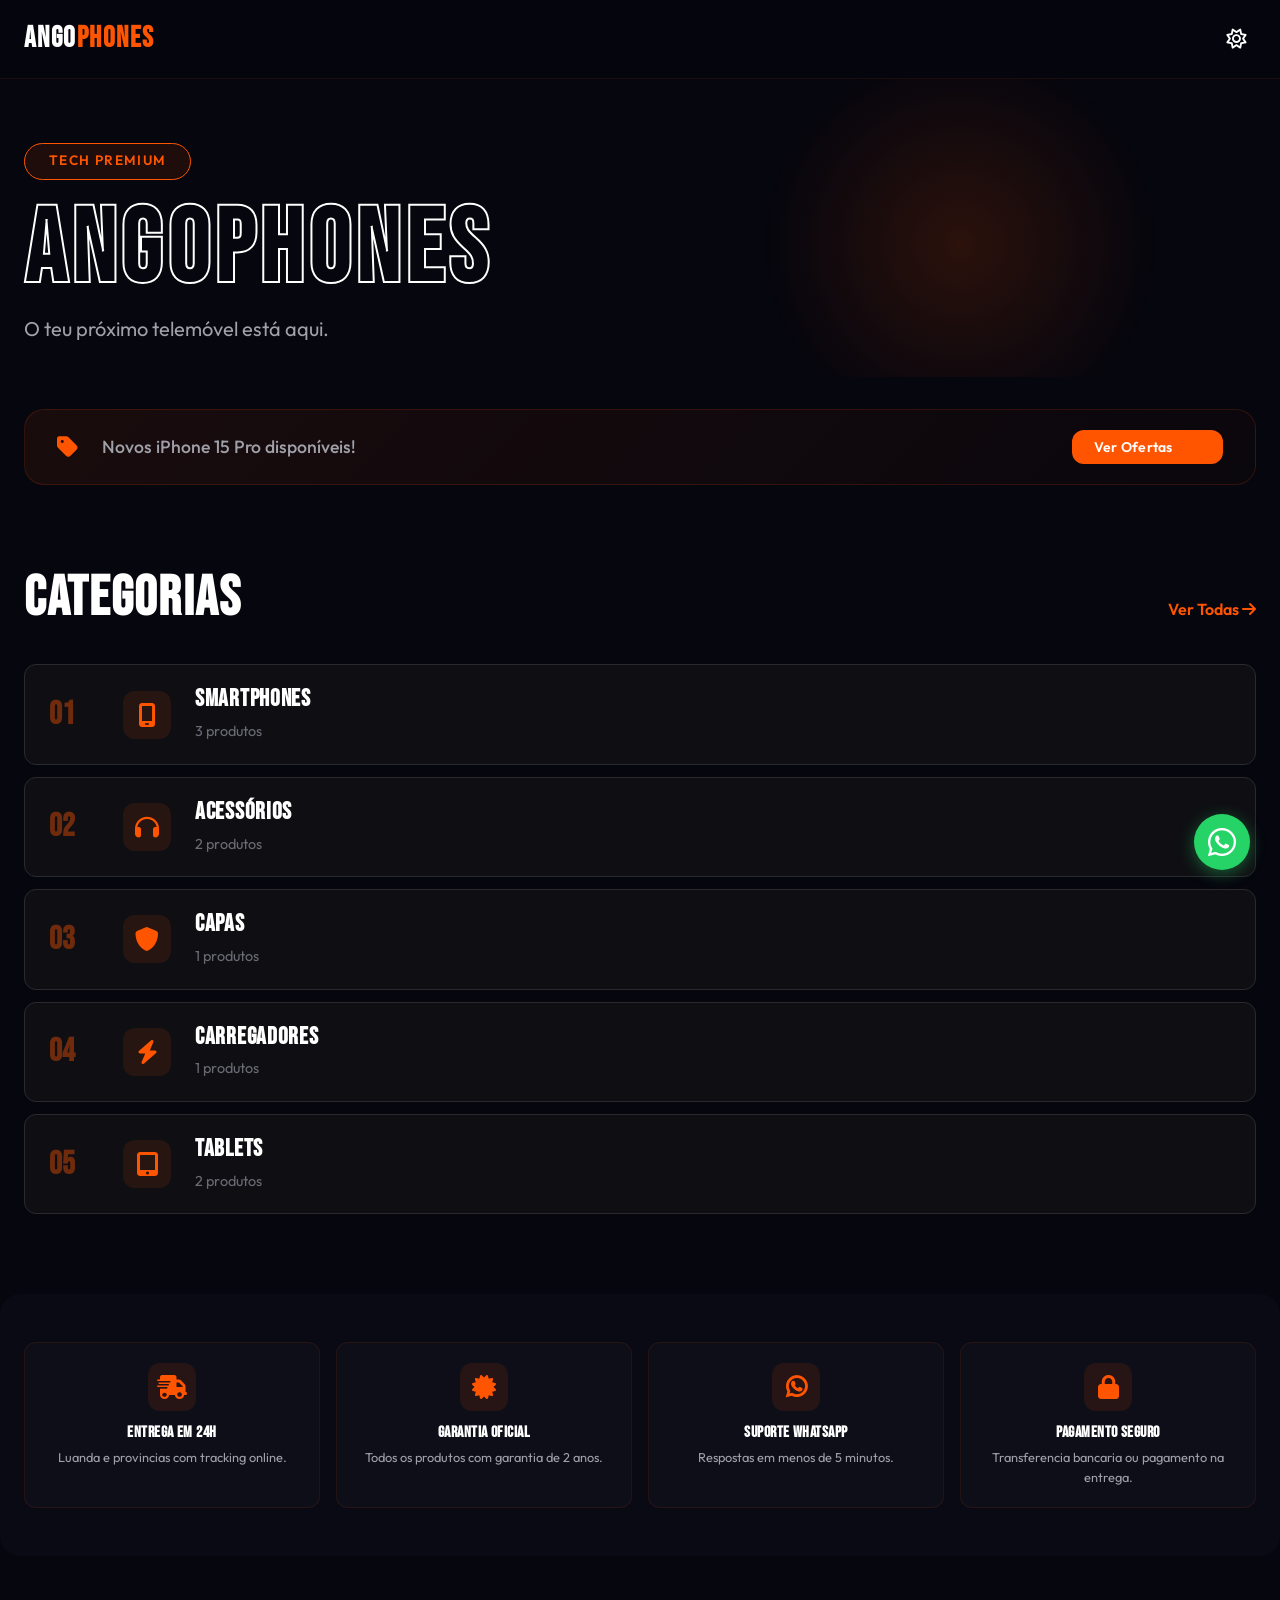
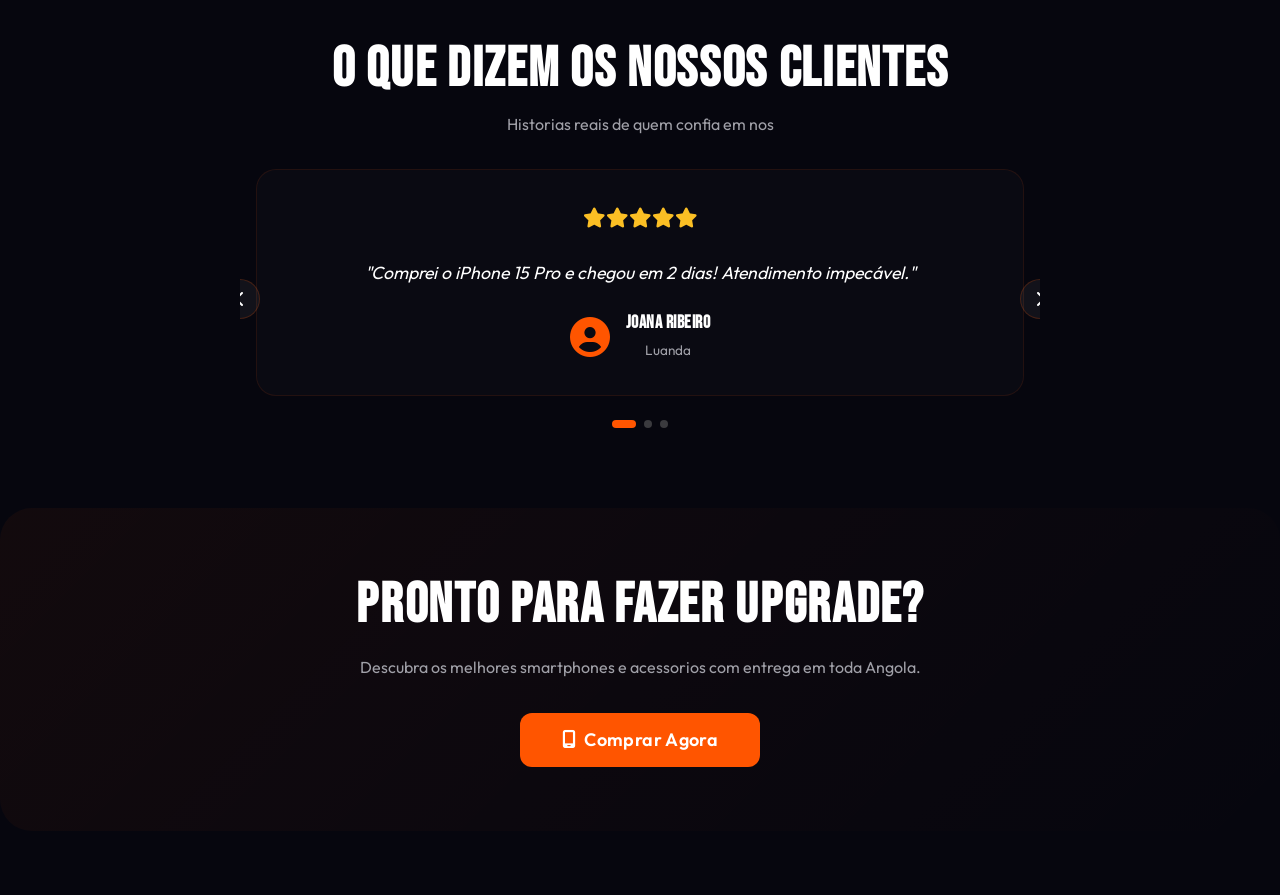
==== commit 13ae7a53: "Create index.html" ====
--- a/index.html
+++ b/index.html
@@ -28,7 +28,7 @@
   <link rel="stylesheet" href="tema/css/vitrine.css">
   
   <style>
-    /* ===== CABECALHO LIMPO ===== */
+    /* ===== CABECALHO ===== */
     .cabecalho {
       padding: 1rem 0;
       border-bottom: 1px solid rgba(255, 85, 0, 0.1);
@@ -59,7 +59,6 @@
       color: var(--cor-primaria, #FF5500);
     }
     
-    /* Toggle de tema */
     .tema-toggle {
       background: none;
       border: none;
@@ -212,6 +211,150 @@
     @media (min-width: 769px) {
       .features-grid {
         grid-template-columns: repeat(4, 1fr);
+      }
+    }
+    
+    /* ===== DEPOIMENTOS CARROSSEL ===== */
+    .depoimentos-section {
+      padding: 3rem 0;
+    }
+    
+    .depoimentos-header {
+      text-align: center;
+      margin-bottom: 2rem;
+    }
+    
+    .depoimentos-header h2 {
+      margin-bottom: 0.5rem;
+    }
+    
+    .carrossel-container {
+      position: relative;
+      max-width: 800px;
+      margin: 0 auto;
+      overflow: hidden;
+    }
+    
+    .carrossel-slides {
+      display: flex;
+      transition: transform 0.5s ease;
+    }
+    
+    .carrossel-slide {
+      flex: 0 0 100%;
+      padding: 0 1rem;
+    }
+    
+    .depoimento-card {
+      background: rgba(255, 255, 255, 0.02);
+      border: 1px solid rgba(255, 85, 0, 0.1);
+      border-radius: 20px;
+      padding: 2rem;
+      text-align: center;
+    }
+    
+    .depoimento-avaliacao {
+      margin-bottom: 1.5rem;
+      color: #FBBF24;
+      font-size: 1.25rem;
+    }
+    
+    .depoimento-texto {
+      font-size: 1.1rem;
+      line-height: 1.7;
+      margin-bottom: 1.5rem;
+      font-style: italic;
+      color: #FFFFFF;
+    }
+    
+    .depoimento-autor {
+      display: flex;
+      align-items: center;
+      justify-content: center;
+      gap: 1rem;
+    }
+    
+    .depoimento-autor i {
+      font-size: 2.5rem;
+      color: var(--cor-primaria, #FF5500);
+    }
+    
+    .depoimento-info h5 {
+      margin-bottom: 0.25rem;
+      font-size: 1.1rem;
+    }
+    
+    .depoimento-cidade {
+      font-size: 0.85rem;
+      color: #A0A0A8;
+    }
+    
+    .carrossel-indicadores {
+      display: flex;
+      justify-content: center;
+      gap: 0.5rem;
+      margin-top: 1.5rem;
+    }
+    
+    .indicador {
+      width: 8px;
+      height: 8px;
+      border-radius: 50%;
+      background: #3A3A3E;
+      border: none;
+      padding: 0;
+      cursor: pointer;
+      transition: all 0.3s ease;
+    }
+    
+    .indicador.active {
+      background: var(--cor-primaria, #FF5500);
+      width: 24px;
+      border-radius: 4px;
+    }
+    
+    .carrossel-seta {
+      position: absolute;
+      top: 50%;
+      transform: translateY(-50%);
+      width: 40px;
+      height: 40px;
+      background: rgba(255, 255, 255, 0.05);
+      border: 1px solid rgba(255, 85, 0, 0.2);
+      border-radius: 50%;
+      display: flex;
+      align-items: center;
+      justify-content: center;
+      color: #FFFFFF;
+      cursor: pointer;
+      transition: all 0.2s ease;
+      z-index: 10;
+    }
+    
+    .carrossel-seta:hover {
+      background: var(--cor-primaria, #FF5500);
+      border-color: var(--cor-primaria, #FF5500);
+    }
+    
+    .carrossel-seta.prev {
+      left: -20px;
+    }
+    
+    .carrossel-seta.next {
+      right: -20px;
+    }
+    
+    @media (max-width: 768px) {
+      .carrossel-seta {
+        display: none;
+      }
+      
+      .depoimento-card {
+        padding: 1.5rem;
+      }
+      
+      .depoimento-texto {
+        font-size: 1rem;
       }
     }
     
@@ -462,7 +605,7 @@
       </div>
     </section>
 
-    <!-- Features (Porque nos) - 2 COLUNAS -->
+    <!-- Features (Porque nos) -->
     <section class="features-section">
       <div class="container">
         <div class="features-grid" id="features-container">
@@ -474,7 +617,7 @@
       </div>
     </section>
 
-    <!-- Depoimentos -->
+    <!-- Depoimentos (Carrossel) -->
     <section class="depoimentos-section">
       <div class="container">
         <div class="depoimentos-header">
@@ -482,11 +625,23 @@
           <p class="text-muted">Historias reais de quem confia em nos</p>
         </div>
         
-        <div class="depoimentos-grid" id="depoimentos-container">
-          <div class="loading-placeholder">
-            <i class="fa-solid fa-spinner"></i>
-            <p>Carregando depoimentos...</p>
+        <div class="carrossel-container" id="depoimentos-carrossel">
+          <button class="carrossel-seta prev" id="carrossel-prev">
+            <i class="fa-solid fa-chevron-left"></i>
+          </button>
+          
+          <div class="carrossel-slides" id="carrossel-slides">
+            <div class="loading-placeholder">
+              <i class="fa-solid fa-spinner"></i>
+              <p>Carregando depoimentos...</p>
+            </div>
           </div>
+          
+          <button class="carrossel-seta next" id="carrossel-next">
+            <i class="fa-solid fa-chevron-right"></i>
+          </button>
+          
+          <div class="carrossel-indicadores" id="carrossel-indicadores"></div>
         </div>
       </div>
     </section>
@@ -554,14 +709,100 @@
     (function() {
       console.log('=== INDEX.HTML CARREGADO ===');
       
+      // Carrossel
+      let slideAtual = 0;
+      let totalSlides = 0;
+      let intervaloCarrossel = null;
+      
+      function inicializarCarrossel(depoimentos) {
+        const slidesContainer = document.getElementById('carrossel-slides');
+        const indicadoresContainer = document.getElementById('carrossel-indicadores');
+        
+        if (!slidesContainer || !depoimentos || depoimentos.length === 0) return;
+        
+        totalSlides = depoimentos.length;
+        slidesContainer.innerHTML = '';
+        indicadoresContainer.innerHTML = '';
+        
+        depoimentos.forEach((dep, index) => {
+          let estrelas = '';
+          for (let i = 1; i <= 5; i++) {
+            estrelas += i <= (dep.avaliacao || 5) ? 
+              '<i class="fa-solid fa-star"></i>' : 
+              '<i class="fa-regular fa-star"></i>';
+          }
+          
+          const slide = document.createElement('div');
+          slide.className = 'carrossel-slide';
+          slide.innerHTML = `
+            <div class="depoimento-card">
+              <div class="depoimento-avaliacao">${estrelas}</div>
+              <p class="depoimento-texto">"${dep.texto}"</p>
+              <div class="depoimento-autor">
+                <i class="fa-solid fa-circle-user"></i>
+                <div class="depoimento-info">
+                  <h5>${dep.nome}</h5>
+                  <span class="depoimento-cidade">${dep.cidade}</span>
+                </div>
+              </div>
+            </div>
+          `;
+          slidesContainer.appendChild(slide);
+          
+          const indicador = document.createElement('button');
+          indicador.className = `indicador ${index === 0 ? 'active' : ''}`;
+          indicador.addEventListener('click', () => irParaSlide(index));
+          indicadoresContainer.appendChild(indicador);
+        });
+        
+        atualizarSlide(0);
+        iniciarAutoPlay();
+      }
+      
+      function irParaSlide(index) {
+        if (index < 0) index = totalSlides - 1;
+        if (index >= totalSlides) index = 0;
+        
+        atualizarSlide(index);
+        reiniciarAutoPlay();
+      }
+      
+      function atualizarSlide(index) {
+        slideAtual = index;
+        const slides = document.getElementById('carrossel-slides');
+        slides.style.transform = `translateX(-${index * 100}%)`;
+        
+        document.querySelectorAll('.indicador').forEach((ind, i) => {
+          ind.classList.toggle('active', i === index);
+        });
+      }
+      
+      function proximoSlide() {
+        irParaSlide(slideAtual + 1);
+      }
+      
+      function slideAnterior() {
+        irParaSlide(slideAtual - 1);
+      }
+      
+      function iniciarAutoPlay() {
+        if (intervaloCarrossel) clearInterval(intervaloCarrossel);
+        intervaloCarrossel = setInterval(proximoSlide, 5000);
+      }
+      
+      function reiniciarAutoPlay() {
+        if (intervaloCarrossel) clearInterval(intervaloCarrossel);
+        intervaloCarrossel = setInterval(proximoSlide, 5000);
+      }
+      
+      document.getElementById('carrossel-next')?.addEventListener('click', proximoSlide);
+      document.getElementById('carrossel-prev')?.addEventListener('click', slideAnterior);
+      
       function inicializarPagina(catalogo) {
         console.log('Inicializando pagina com catalogo:', catalogo ? 'OK' : 'VAZIO');
         
         if (!catalogo) {
           console.error('Catalogo nao disponivel');
-          mostrarErro('categorias-container', 'Erro ao carregar catalogo.');
-          mostrarErro('features-container', 'Erro ao carregar catalogo.');
-          mostrarErro('depoimentos-container', 'Erro ao carregar catalogo.');
           return;
         }
         
@@ -635,9 +876,14 @@
             catalogo.features.forEach(feature => {
               const card = document.createElement('div');
               card.className = 'feature-card';
+              // Corrigir icone do WhatsApp
+              let icone = feature.icone || 'fa-circle-check';
+              if (feature.titulo.toLowerCase().includes('whatsapp')) {
+                icone = 'fa-brands fa-whatsapp';
+              }
               card.innerHTML = `
                 <div class="feature-icon">
-                  <i class="fa-solid ${feature.icone || 'fa-circle-check'}"></i>
+                  <i class="fa-solid ${icone}"></i>
                 </div>
                 <h4>${feature.titulo}</h4>
                 <p>${feature.descricao}</p>
@@ -648,45 +894,10 @@
         }
         
         // Depoimentos
-        const depoimentosContainer = document.getElementById('depoimentos-container');
-        if (depoimentosContainer && catalogo.depoimentos) {
-          depoimentosContainer.innerHTML = '';
-          
-          if (catalogo.depoimentos.length === 0) {
-            depoimentosContainer.innerHTML = '<p class="text-center text-muted">Nenhum depoimento disponivel.</p>';
-          } else {
-            catalogo.depoimentos.forEach(dep => {
-              const card = document.createElement('div');
-              card.className = 'depoimento-card';
-              
-              let estrelas = '';
-              for (let i = 1; i <= 5; i++) {
-                estrelas += i <= (dep.avaliacao || 5) ? 
-                  '<i class="fa-solid fa-star"></i>' : 
-                  '<i class="fa-regular fa-star"></i>';
-              }
-              
-              card.innerHTML = `
-                <div class="depoimento-avaliacao">${estrelas}</div>
-                <p class="depoimento-texto">"${dep.texto}"</p>
-                <div class="depoimento-autor">
-                  <i class="fa-solid fa-circle-user"></i>
-                  <div class="depoimento-info">
-                    <h5>${dep.nome}</h5>
-                    <span class="depoimento-cidade">${dep.cidade}</span>
-                  </div>
-                </div>
-              `;
-              depoimentosContainer.appendChild(card);
-            });
-          }
-        }
-      }
-      
-      function mostrarErro(containerId, mensagem) {
-        const container = document.getElementById(containerId);
-        if (container) {
-          container.innerHTML = `<div class="error-message"><i class="fa-solid fa-triangle-exclamation"></i> ${mensagem}</div>`;
+        if (catalogo.depoimentos && catalogo.depoimentos.length > 0) {
+          inicializarCarrossel(catalogo.depoimentos);
+        } else {
+          document.getElementById('carrossel-slides').innerHTML = '<p class="text-center text-muted">Nenhum depoimento disponivel.</p>';
         }
       }
       
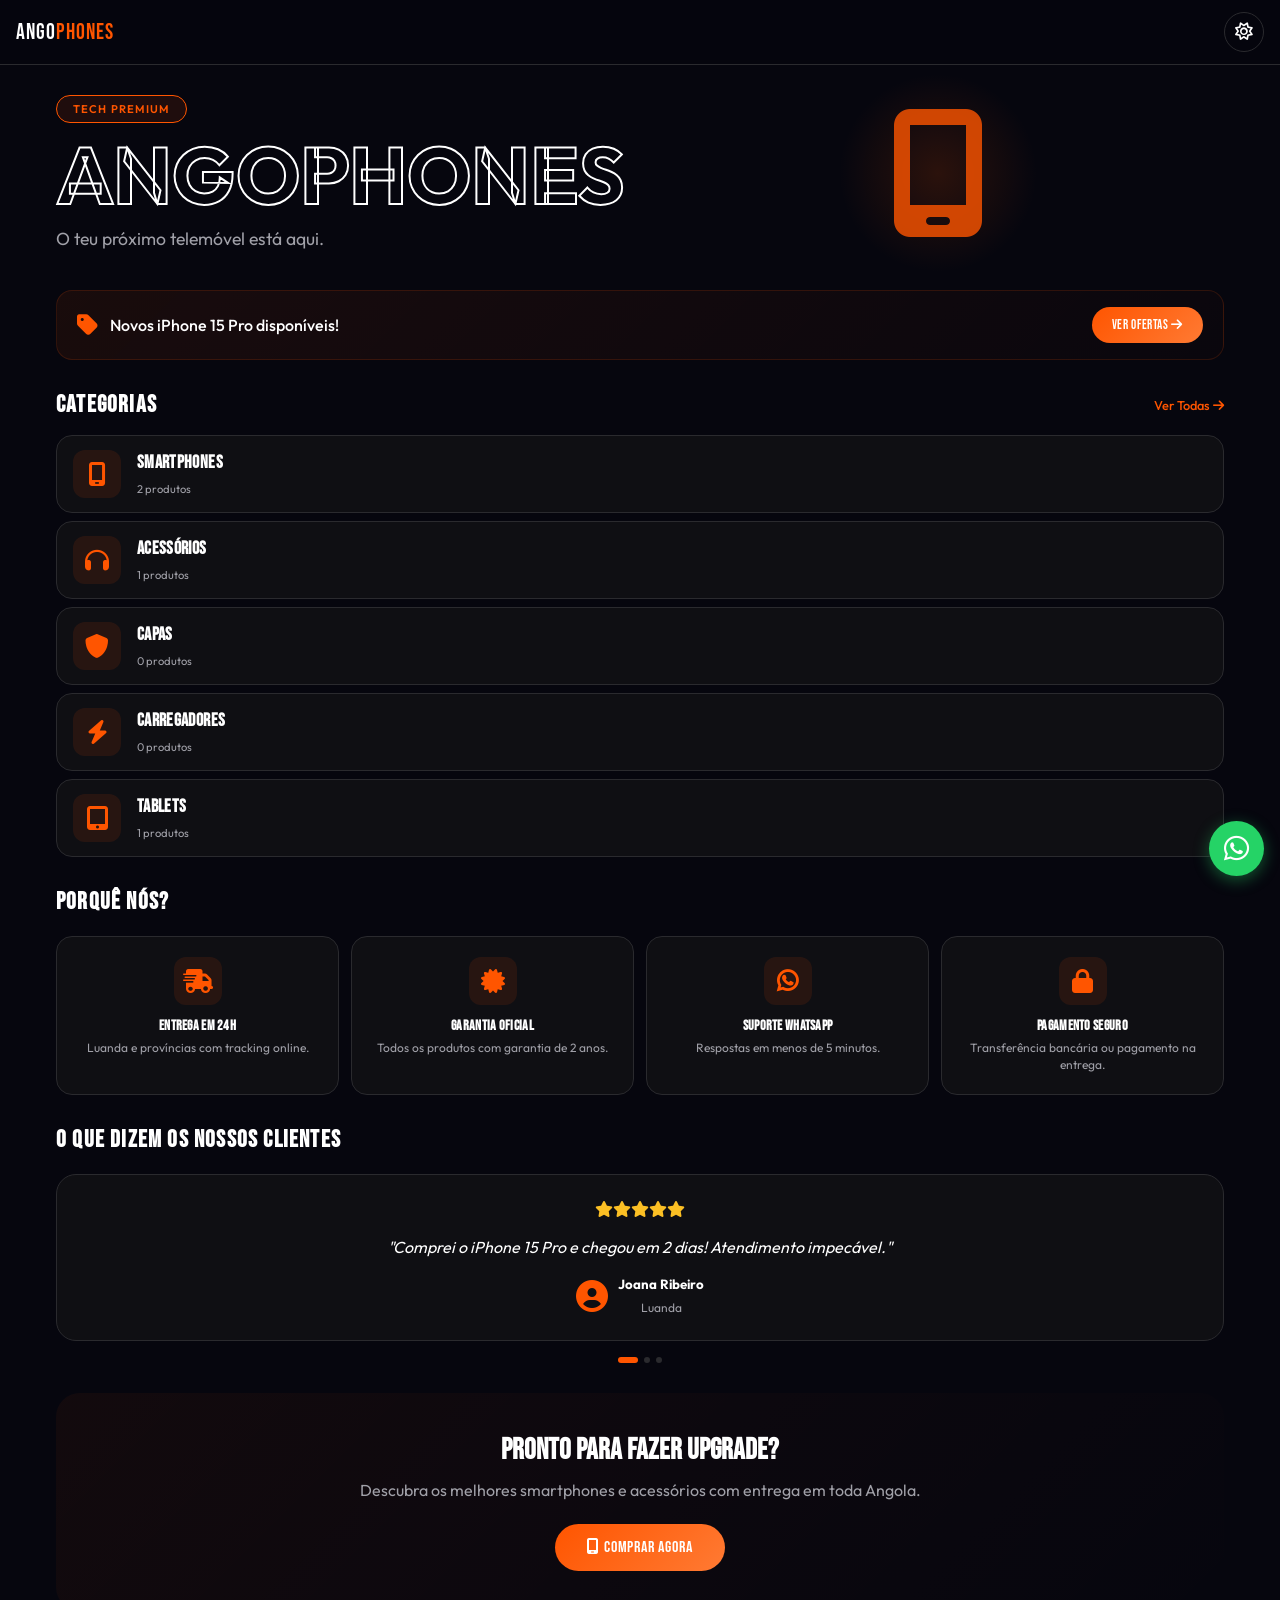
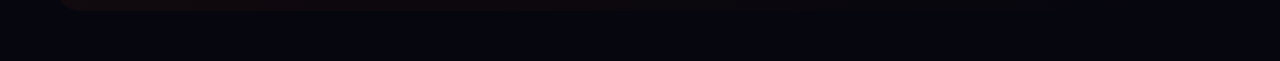
==== commit 9a45a769: "Create index.html" ====
--- a/index.html
+++ b/index.html
@@ -1,953 +1,608 @@
 <!DOCTYPE html>
-<html lang="pt-AO">
+<html lang="pt-AO" data-theme="dark">
 <head>
-  <meta charset="UTF-8">
-  <meta name="viewport" content="width=device-width, initial-scale=1.0, maximum-scale=1.0, user-scalable=yes">
-  <meta name="theme-color" content="#06060E">
-  <meta name="description" content="Angophones - A tua loja de tecnologia premium em Angola. Smartphones, tablets, acessorios e muito mais.">
-  
-  <title>Angophones – Tech Premium em Angola</title>
-  
-  <!-- Favicon -->
-  <link rel="icon" href="tema/assets/favicon.ico" type="image/x-icon">
-  
-  <!-- Font Awesome -->
-  <link rel="stylesheet" href="https://cdnjs.cloudflare.com/ajax/libs/font-awesome/6.5.1/css/all.min.css">
-  
-  <!-- Google Fonts -->
-  <link rel="preconnect" href="https://fonts.googleapis.com">
-  <link rel="preconnect" href="https://fonts.gstatic.com" crossorigin>
-  <link href="https://fonts.googleapis.com/css2?family=Bebas+Neue&family=Outfit:wght@300;400;500;600;700&display=swap" rel="stylesheet">
-  
-  <!-- Core CSS -->
-  <link rel="stylesheet" href="core/css/core.css">
-  <link rel="stylesheet" href="core/css/componentes.css">
-  
-  <!-- Tema Angophones -->
-  <link rel="stylesheet" href="tema/css/tema.css">
-  <link rel="stylesheet" href="tema/css/vitrine.css">
-  
-  <style>
-    /* ===== CABECALHO ===== */
-    .cabecalho {
-      padding: 1rem 0;
-      border-bottom: 1px solid rgba(255, 85, 0, 0.1);
-      background: rgba(6, 6, 14, 0.95);
-      backdrop-filter: blur(12px);
-      position: sticky;
-      top: 0;
-      z-index: 100;
-    }
-    
-    .cabecalho-inner {
-      display: flex;
-      align-items: center;
-      justify-content: space-between;
-    }
-    
-    .logo {
-      font-family: 'Bebas Neue', 'Impact', sans-serif;
-      font-size: 1.8rem;
-      font-weight: 700;
-      letter-spacing: 0.05em;
-      color: #FFFFFF;
-      text-transform: uppercase;
-      text-decoration: none;
-    }
-    
-    .logo span {
-      color: var(--cor-primaria, #FF5500);
-    }
-    
-    .tema-toggle {
-      background: none;
-      border: none;
-      color: #FFFFFF;
-      font-size: 1.25rem;
-      cursor: pointer;
-      padding: 0.5rem;
-      width: 40px;
-      height: 40px;
-      border-radius: 50%;
-      display: flex;
-      align-items: center;
-      justify-content: center;
-      transition: background 0.2s;
-    }
-    
-    .tema-toggle:hover {
-      background: rgba(255, 255, 255, 0.05);
-    }
-    
-    /* ===== HERO ===== */
-    .hero {
-      padding: 4rem 0 2rem;
-    }
-    
-    .hero-grid {
-      display: grid;
-      grid-template-columns: 1fr 1fr;
-      gap: 3rem;
-      align-items: center;
-    }
-    
-    .hero-content {
-      text-align: left;
-    }
-    
-    .hero-badge {
-      display: inline-block;
-      padding: 0.4rem 1.5rem;
-      background: rgba(255, 85, 0, 0.1);
-      border: 1px solid var(--cor-primaria, #FF5500);
-      border-radius: 100px;
-      font-size: 0.85rem;
-      font-weight: 600;
-      letter-spacing: 0.1em;
-      text-transform: uppercase;
-      color: var(--cor-primaria, #FF5500);
-      margin-bottom: 1.5rem;
-    }
-    
-    .hero-title {
-      font-size: clamp(3.5rem, 10vw, 6.5rem);
-      line-height: 0.9;
-      text-transform: uppercase;
-      margin-bottom: 1rem;
-    }
-    
-    .hero-title-outline {
-      color: transparent;
-      -webkit-text-stroke: 2px #FFFFFF;
-      text-stroke: 2px #FFFFFF;
-      display: block;
-    }
-    
-    .hero-slogan {
-      font-size: 1.25rem;
-      color: #A0A0A8;
-      margin: 1rem 0 0;
-    }
-    
-    .hero-image {
-      position: relative;
-      text-align: center;
-    }
-    
-    .hero-image img {
-      max-width: 100%;
-      border-radius: 20px;
-    }
-    
-    .hero-glow {
-      position: absolute;
-      width: 400px;
-      height: 400px;
-      background: radial-gradient(circle, rgba(255,85,0,0.15) 0%, transparent 70%);
-      border-radius: 50%;
-      top: 50%;
-      left: 50%;
-      transform: translate(-50%, -50%);
-      z-index: -1;
-    }
-    
-    @media (max-width: 768px) {
-      .hero-grid {
-        grid-template-columns: 1fr;
-        text-align: center;
-      }
-      
-      .hero-content {
-        text-align: center;
-      }
-    }
-    
-    /* ===== FEATURES EM 2 COLUNAS ===== */
-    .features-section {
-      padding: 3rem 0;
-      background: var(--cor-fundo-alt, #0A0A10);
-      border-radius: 20px;
-      margin: 2rem 0;
-    }
-    
-    .features-grid {
-      display: grid;
-      grid-template-columns: repeat(2, 1fr);
-      gap: 1rem;
-    }
-    
-    .feature-card {
-      text-align: center;
-      padding: 1.25rem 1rem;
-      background: rgba(255, 255, 255, 0.02);
-      border-radius: 12px;
-      border: 1px solid rgba(255, 85, 0, 0.1);
-    }
-    
-    .feature-icon {
-      width: 48px;
-      height: 48px;
-      background: rgba(255, 85, 0, 0.1);
-      border-radius: 12px;
-      display: flex;
-      align-items: center;
-      justify-content: center;
-      margin: 0 auto 0.75rem;
-      font-size: 1.5rem;
-      color: var(--cor-primaria, #FF5500);
-    }
-    
-    .feature-card h4 {
-      font-size: 1rem;
-      margin-bottom: 0.25rem;
-    }
-    
-    .feature-card p {
-      font-size: 0.8rem;
-      margin: 0;
-      color: #A0A0A8;
-    }
-    
-    @media (min-width: 769px) {
-      .features-grid {
-        grid-template-columns: repeat(4, 1fr);
-      }
-    }
-    
-    /* ===== DEPOIMENTOS CARROSSEL ===== */
-    .depoimentos-section {
-      padding: 3rem 0;
-    }
-    
-    .depoimentos-header {
-      text-align: center;
-      margin-bottom: 2rem;
-    }
-    
-    .depoimentos-header h2 {
-      margin-bottom: 0.5rem;
-    }
-    
-    .carrossel-container {
-      position: relative;
-      max-width: 800px;
-      margin: 0 auto;
-      overflow: hidden;
-    }
-    
-    .carrossel-slides {
-      display: flex;
-      transition: transform 0.5s ease;
-    }
-    
-    .carrossel-slide {
-      flex: 0 0 100%;
-      padding: 0 1rem;
-    }
-    
-    .depoimento-card {
-      background: rgba(255, 255, 255, 0.02);
-      border: 1px solid rgba(255, 85, 0, 0.1);
-      border-radius: 20px;
-      padding: 2rem;
-      text-align: center;
-    }
-    
-    .depoimento-avaliacao {
-      margin-bottom: 1.5rem;
-      color: #FBBF24;
-      font-size: 1.25rem;
-    }
-    
-    .depoimento-texto {
-      font-size: 1.1rem;
-      line-height: 1.7;
-      margin-bottom: 1.5rem;
-      font-style: italic;
-      color: #FFFFFF;
-    }
-    
-    .depoimento-autor {
-      display: flex;
-      align-items: center;
-      justify-content: center;
-      gap: 1rem;
-    }
-    
-    .depoimento-autor i {
-      font-size: 2.5rem;
-      color: var(--cor-primaria, #FF5500);
-    }
-    
-    .depoimento-info h5 {
-      margin-bottom: 0.25rem;
-      font-size: 1.1rem;
-    }
-    
-    .depoimento-cidade {
-      font-size: 0.85rem;
-      color: #A0A0A8;
-    }
-    
-    .carrossel-indicadores {
-      display: flex;
-      justify-content: center;
-      gap: 0.5rem;
-      margin-top: 1.5rem;
-    }
-    
-    .indicador {
-      width: 8px;
-      height: 8px;
-      border-radius: 50%;
-      background: #3A3A3E;
-      border: none;
-      padding: 0;
-      cursor: pointer;
-      transition: all 0.3s ease;
-    }
-    
-    .indicador.active {
-      background: var(--cor-primaria, #FF5500);
-      width: 24px;
-      border-radius: 4px;
-    }
-    
-    .carrossel-seta {
-      position: absolute;
-      top: 50%;
-      transform: translateY(-50%);
-      width: 40px;
-      height: 40px;
-      background: rgba(255, 255, 255, 0.05);
-      border: 1px solid rgba(255, 85, 0, 0.2);
-      border-radius: 50%;
-      display: flex;
-      align-items: center;
-      justify-content: center;
-      color: #FFFFFF;
-      cursor: pointer;
-      transition: all 0.2s ease;
-      z-index: 10;
-    }
-    
-    .carrossel-seta:hover {
-      background: var(--cor-primaria, #FF5500);
-      border-color: var(--cor-primaria, #FF5500);
-    }
-    
-    .carrossel-seta.prev {
-      left: -20px;
-    }
-    
-    .carrossel-seta.next {
-      right: -20px;
-    }
-    
-    @media (max-width: 768px) {
-      .carrossel-seta {
-        display: none;
-      }
-      
-      .depoimento-card {
-        padding: 1.5rem;
-      }
-      
-      .depoimento-texto {
-        font-size: 1rem;
-      }
-    }
-    
-    /* ===== BOTTOM NAVIGATION BAR ===== */
-    .bottom-nav {
-      position: fixed;
-      bottom: 0;
-      left: 0;
-      right: 0;
-      background: rgba(6, 6, 14, 0.98);
-      border-top: 1px solid rgba(255, 85, 0, 0.1);
-      backdrop-filter: blur(12px);
-      z-index: 90;
-      padding: 0.35rem 0;
-      padding-bottom: max(0.35rem, env(safe-area-inset-bottom));
-    }
-    
-    .bottom-nav .container {
-      padding: 0 0.5rem;
-    }
-    
-    .bottom-nav-menu {
-      display: flex;
-      align-items: center;
-      justify-content: space-around;
-    }
-    
-    .bottom-nav-item {
-      display: flex;
-      flex-direction: column;
-      align-items: center;
-      gap: 0.15rem;
-      padding: 0.3rem 0.5rem;
-      color: #A0A0A8;
-      font-size: 0.65rem;
-      font-weight: 500;
-      text-transform: uppercase;
-      letter-spacing: 0.02em;
-      transition: all 0.2s ease;
-      border-radius: 8px;
-      text-decoration: none;
-      background: none;
-      border: none;
-      cursor: pointer;
-      position: relative;
-    }
-    
-    .bottom-nav-item i {
-      font-size: 1.25rem;
-      transition: transform 0.2s ease;
-    }
-    
-    .bottom-nav-item:hover {
-      color: #FFFFFF;
-      background: rgba(255, 255, 255, 0.03);
-    }
-    
-    .bottom-nav-item.active {
-      color: var(--cor-primaria, #FF5500);
-    }
-    
-    .bottom-nav-item.active i {
-      transform: translateY(-1px);
-    }
-    
-    .bottom-nav-item .nav-badge {
-      position: absolute;
-      top: 0;
-      right: 2px;
-      background: var(--cor-primaria, #FF5500);
-      color: white;
-      border-radius: 100px;
-      min-width: 16px;
-      height: 16px;
-      font-size: 0.6rem;
-      font-weight: 700;
-      display: flex;
-      align-items: center;
-      justify-content: center;
-      padding: 0 3px;
-      border: 2px solid #06060E;
-    }
-    
-    .bottom-nav-item .nav-badge.favoritos-badge {
-      background: #EF4444;
-    }
-    
-    /* ===== FAB WHATSAPP ===== */
-    .fab-whatsapp {
-      position: fixed;
-      bottom: calc(75px + env(safe-area-inset-bottom));
-      right: 20px;
-      width: 56px;
-      height: 56px;
-      background: #25D366;
-      color: white;
-      border-radius: 50%;
-      display: flex;
-      align-items: center;
-      justify-content: center;
-      font-size: 2rem;
-      box-shadow: 0 4px 16px rgba(37, 211, 102, 0.4);
-      z-index: 95;
-      transition: all 0.3s ease;
-      text-decoration: none;
-      border: none;
-      cursor: pointer;
-    }
-    
-    .fab-whatsapp:hover {
-      transform: scale(1.1);
-      box-shadow: 0 6px 20px rgba(37, 211, 102, 0.5);
-    }
-    
-    .fab-whatsapp::after {
-      content: "Fale connosco no WhatsApp";
-      position: absolute;
-      right: 65px;
-      background: #1E1E24;
-      color: white;
-      padding: 0.5rem 1rem;
-      border-radius: 100px;
-      font-size: 0.8rem;
-      white-space: nowrap;
-      opacity: 0;
-      visibility: hidden;
-      transition: all 0.2s ease;
-      pointer-events: none;
-      box-shadow: 0 4px 12px rgba(0, 0, 0, 0.3);
-    }
-    
-    .fab-whatsapp:hover::after {
-      opacity: 1;
-      visibility: visible;
-    }
-    
-    /* ===== AJUSTES ===== */
-    main {
-      padding-bottom: calc(75px + env(safe-area-inset-bottom));
-    }
-    
-    @media (min-width: 769px) {
-      .bottom-nav {
-        display: none;
-      }
-      
-      .fab-whatsapp {
-        bottom: 30px;
-        right: 30px;
-      }
-      
-      main {
-        padding-bottom: 0;
-      }
-    }
-    
-    .loading-placeholder {
-      text-align: center;
-      padding: 2rem;
-      color: #A0A0A8;
-    }
-    
-    .loading-placeholder i {
-      font-size: 2rem;
-      margin-bottom: 0.5rem;
-      animation: spin 1s linear infinite;
-    }
-    
-    @keyframes spin {
-      to { transform: rotate(360deg); }
-    }
-    
-    .error-message {
-      text-align: center;
-      padding: 1rem;
-      color: #EF4444;
-      background: rgba(239, 68, 68, 0.1);
-      border-radius: 8px;
-      margin: 1rem 0;
-    }
-  </style>
+<meta charset="UTF-8">
+<meta name="viewport" content="width=device-width,initial-scale=1.0,maximum-scale=1.0,user-scalable=yes">
+<meta name="theme-color" content="#06060E">
+<meta name="description" content="Angophones - A tua loja de tecnologia premium em Angola. Smartphones, tablets, acessórios e muito mais.">
+<title>Angophones – Tech Premium em Angola</title>
+<link rel="icon" href="tema/assets/favicon.ico" type="image/x-icon">
+<link rel="stylesheet" href="https://cdnjs.cloudflare.com/ajax/libs/font-awesome/6.5.1/css/all.min.css">
+<link href="https://fonts.googleapis.com/css2?family=Bebas+Neue&family=Outfit:wght@300;400;500;600;700&display=swap" rel="stylesheet">
+<style>
+:root {
+  --bg: #06060E;
+  --bg2: #0A0A14;
+  --card: #0F0F13;
+  --border: #2A2A2E;
+  --primary: #FF5500;
+  --red: #EF4444;
+  --green: #22C55E;
+  --white: #FFFFFF;
+  --muted: #A0A0A8;
+  --muted2: #6B6B76;
+  --ft: 'Bebas Neue', 'Impact', sans-serif;
+  --fb: 'Outfit', sans-serif;
+  --grad: linear-gradient(135deg, #FF5500, #FF7A33);
+}
+[data-theme="light"] {
+  --bg: #F5F5F7;
+  --bg2: #FFFFFF;
+  --card: #FFFFFF;
+  --border: #E5E5EA;
+  --white: #1C1C1E;
+  --muted: #6B6B76;
+  --muted2: #8E8E93;
+}
+* { margin: 0; padding: 0; box-sizing: border-box; }
+body {
+  font-family: var(--fb);
+  background: var(--bg);
+  color: var(--white);
+  min-height: 100vh;
+  padding-bottom: 80px;
+  transition: background 0.3s, color 0.3s;
+}
+.hdr {
+  position: sticky;
+  top: 0;
+  z-index: 100;
+  background: rgba(6, 6, 14, 0.97);
+  backdrop-filter: blur(20px);
+  border-bottom: 1px solid var(--border);
+  padding: 12px 16px;
+  display: flex;
+  align-items: center;
+  justify-content: space-between;
+}
+[data-theme="light"] .hdr { background: rgba(245, 245, 247, 0.97); }
+.hdr-nome {
+  font-family: var(--ft);
+  font-size: 1.4rem;
+  letter-spacing: 0.05em;
+  color: var(--white);
+}
+.hdr-nome span { color: var(--primary); }
+.hb {
+  width: 40px;
+  height: 40px;
+  border-radius: 50%;
+  background: none;
+  border: 1px solid var(--border);
+  display: flex;
+  align-items: center;
+  justify-content: center;
+  font-size: 1.1rem;
+  cursor: pointer;
+  color: var(--white);
+}
+.container { padding: 0 16px; max-width: 1200px; margin: 0 auto; }
+.hero {
+  padding: 30px 0 20px;
+}
+.hero-grid {
+  display: grid;
+  grid-template-columns: 1fr 1fr;
+  gap: 24px;
+  align-items: center;
+}
+.hero-badge {
+  display: inline-block;
+  padding: 6px 16px;
+  background: rgba(255, 85, 0, 0.1);
+  border: 1px solid var(--primary);
+  border-radius: 50px;
+  font-size: 0.7rem;
+  font-weight: 600;
+  letter-spacing: 0.1em;
+  text-transform: uppercase;
+  color: var(--primary);
+  margin-bottom: 16px;
+}
+.hero-title {
+  font-size: clamp(3rem, 10vw, 5rem);
+  line-height: 0.9;
+  text-transform: uppercase;
+  margin-bottom: 16px;
+}
+.hero-title-outline {
+  color: transparent;
+  -webkit-text-stroke: 2px var(--white);
+  display: block;
+}
+.hero-slogan {
+  font-size: 1.1rem;
+  color: var(--muted);
+}
+.hero-image {
+  text-align: center;
+  position: relative;
+}
+.hero-image i {
+  font-size: 8rem;
+  color: var(--primary);
+  opacity: 0.8;
+}
+.hero-glow {
+  position: absolute;
+  width: 200px;
+  height: 200px;
+  background: radial-gradient(circle, rgba(255,85,0,0.15) 0%, transparent 70%);
+  border-radius: 50%;
+  top: 50%;
+  left: 50%;
+  transform: translate(-50%, -50%);
+  z-index: -1;
+}
+.banner-destaque {
+  background: linear-gradient(135deg, rgba(255,85,0,0.08), rgba(255,85,0,0.02));
+  border: 1px solid rgba(255,85,0,0.15);
+  border-radius: 16px;
+  padding: 16px 20px;
+  margin: 20px 0;
+  display: flex;
+  align-items: center;
+  justify-content: space-between;
+  flex-wrap: wrap;
+  gap: 12px;
+}
+.banner-content { display: flex; align-items: center; gap: 12px; }
+.banner-content i { font-size: 1.5rem; color: var(--primary); }
+.banner-content p { font-size: 1rem; font-weight: 500; }
+.btn {
+  display: inline-block;
+  padding: 10px 20px;
+  background: var(--grad);
+  border: none;
+  border-radius: 50px;
+  font-family: var(--ft);
+  font-size: 0.8rem;
+  letter-spacing: 0.05em;
+  color: white;
+  text-decoration: none;
+  cursor: pointer;
+}
+.btn-outline {
+  background: none;
+  border: 1px solid var(--border);
+  color: var(--muted);
+}
+.section-header {
+  display: flex;
+  align-items: center;
+  justify-content: space-between;
+  margin: 30px 0 16px;
+}
+.section-header h2 {
+  font-family: var(--ft);
+  font-size: 1.5rem;
+  letter-spacing: 0.05em;
+}
+.section-link {
+  color: var(--primary);
+  font-size: 0.8rem;
+  text-decoration: none;
+  font-weight: 500;
+}
+.categorias-list {
+  display: flex;
+  flex-direction: column;
+  gap: 8px;
+}
+.categoria-item {
+  display: flex;
+  align-items: center;
+  gap: 16px;
+  padding: 14px 16px;
+  background: var(--card);
+  border: 1px solid var(--border);
+  border-radius: 16px;
+  cursor: pointer;
+  transition: all 0.2s;
+}
+.categoria-item:hover {
+  border-color: var(--primary);
+  transform: translateX(5px);
+}
+.categoria-icon {
+  width: 48px;
+  height: 48px;
+  background: rgba(255,85,0,0.1);
+  border-radius: 12px;
+  display: flex;
+  align-items: center;
+  justify-content: center;
+  font-size: 1.5rem;
+  color: var(--primary);
+}
+.categoria-info h3 {
+  font-family: var(--ft);
+  font-size: 1.1rem;
+  letter-spacing: 0.02em;
+  margin-bottom: 4px;
+}
+.categoria-info span {
+  font-size: 0.7rem;
+  color: var(--muted);
+}
+.categoria-arrow {
+  margin-left: auto;
+  color: var(--primary);
+  opacity: 0;
+  transition: opacity 0.2s;
+}
+.categoria-item:hover .categoria-arrow { opacity: 1; }
+.features-grid {
+  display: grid;
+  grid-template-columns: repeat(2, 1fr);
+  gap: 12px;
+  margin: 20px 0;
+}
+.feature-card {
+  text-align: center;
+  padding: 20px 12px;
+  background: var(--card);
+  border: 1px solid var(--border);
+  border-radius: 16px;
+}
+.feature-icon {
+  width: 48px;
+  height: 48px;
+  background: rgba(255,85,0,0.1);
+  border-radius: 12px;
+  display: flex;
+  align-items: center;
+  justify-content: center;
+  margin: 0 auto 12px;
+  font-size: 1.5rem;
+  color: var(--primary);
+}
+.feature-card h4 {
+  font-family: var(--ft);
+  font-size: 0.9rem;
+  letter-spacing: 0.02em;
+  margin-bottom: 6px;
+}
+.feature-card p {
+  font-size: 0.75rem;
+  color: var(--muted);
+  line-height: 1.4;
+}
+.carrossel-container {
+  position: relative;
+  margin: 20px 0;
+}
+.carrossel-slide {
+  background: var(--card);
+  border: 1px solid var(--border);
+  border-radius: 20px;
+  padding: 24px;
+  text-align: center;
+}
+.depoimento-avaliacao {
+  color: #FBBF24;
+  margin-bottom: 16px;
+  font-size: 1rem;
+}
+.depoimento-texto {
+  font-size: 1rem;
+  line-height: 1.6;
+  margin-bottom: 16px;
+  font-style: italic;
+}
+.depoimento-autor {
+  display: flex;
+  align-items: center;
+  justify-content: center;
+  gap: 10px;
+}
+.depoimento-autor i {
+  font-size: 2rem;
+  color: var(--primary);
+}
+.depoimento-info h5 { margin-bottom: 4px; }
+.depoimento-info span { font-size: 0.75rem; color: var(--muted); }
+.carrossel-indicadores {
+  display: flex;
+  justify-content: center;
+  gap: 6px;
+  margin-top: 16px;
+}
+.indicador {
+  width: 6px;
+  height: 6px;
+  border-radius: 50%;
+  background: var(--border);
+  border: none;
+  cursor: pointer;
+  transition: all 0.2s;
+}
+.indicador.active {
+  background: var(--primary);
+  width: 20px;
+  border-radius: 4px;
+}
+.cta-section {
+  text-align: center;
+  padding: 40px 20px;
+  background: linear-gradient(135deg, rgba(255,85,0,0.05), transparent);
+  border-radius: 24px;
+  margin: 30px 0;
+}
+.cta-section h2 {
+  font-family: var(--ft);
+  font-size: 1.8rem;
+  margin-bottom: 12px;
+}
+.cta-section p {
+  color: var(--muted);
+  margin-bottom: 24px;
+}
+.cta-section .btn {
+  padding: 14px 32px;
+  font-size: 1rem;
+}
+.bottom-nav {
+  position: fixed;
+  bottom: 0;
+  left: 0;
+  right: 0;
+  z-index: 200;
+  padding: 8px 16px 12px;
+  display: flex;
+  justify-content: space-around;
+  background: rgba(6, 6, 14, 0.97);
+  backdrop-filter: blur(20px);
+  border-top: 1px solid var(--border);
+}
+[data-theme="light"] .bottom-nav { background: rgba(245, 245, 247, 0.97); }
+.bottom-nav a {
+  display: flex;
+  flex-direction: column;
+  align-items: center;
+  gap: 2px;
+  color: var(--muted);
+  font-size: 0.65rem;
+  text-transform: uppercase;
+  letter-spacing: 0.03em;
+  text-decoration: none;
+}
+.bottom-nav a i { font-size: 1.3rem; }
+.bottom-nav a.active { color: var(--primary); }
+.fab-whatsapp {
+  position: fixed;
+  bottom: 90px;
+  right: 16px;
+  width: 55px;
+  height: 55px;
+  background: #25D366;
+  color: white;
+  border-radius: 50%;
+  display: flex;
+  align-items: center;
+  justify-content: center;
+  font-size: 1.8rem;
+  box-shadow: 0 4px 16px rgba(37, 211, 102, 0.4);
+  z-index: 150;
+  text-decoration: none;
+}
+@media (min-width: 769px) {
+  .bottom-nav { display: none; }
+  body { padding-bottom: 20px; }
+  .fab-whatsapp { bottom: 24px; }
+  .hero-grid { grid-template-columns: 1fr 1fr; }
+  .features-grid { grid-template-columns: repeat(4, 1fr); }
+}
+@media (max-width: 768px) {
+  .hero-grid { grid-template-columns: 1fr; text-align: center; }
+}
+</style>
 </head>
 <body>
-  <!-- Cabeçalho -->
-  <header class="cabecalho">
-    <div class="container">
-      <div class="cabecalho-inner">
-        <a href="index.html" class="logo">
-          Ango<span>phones</span>
-        </a>
-        
-        <button class="tema-toggle" id="tema-toggle" aria-label="Alternar tema">
-          <i class="fa-regular fa-sun"></i>
-        </button>
-      </div>
-    </div>
-  </header>
-
-  <main>
-    <!-- Hero Section -->
+
+<header class="hdr">
+  <div class="hdr-nome">Ango<span>phones</span></div>
+  <button class="hb" onclick="alternarTema()">
+    <i data-theme-ico class="fa-regular fa-sun"></i>
+  </button>
+</header>
+
+<main>
+  <div class="container">
+    <!-- Hero -->
     <section class="hero">
-      <div class="container">
-        <div class="hero-grid">
-          <div class="hero-content animate-fade-up">
-            <span class="hero-badge" id="hero-badge">Tech Premium</span>
-            <h1 class="hero-title">
-              <span class="hero-title-outline" id="hero-titulo-outline">Angophones</span>
-            </h1>
-            <p class="hero-slogan" id="hero-slogan">O teu proximo telemovel esta aqui.</p>
-          </div>
-          <div class="hero-image animate-fade-up stagger-item">
-            <div class="hero-glow"></div>
-            <img src="tema/assets/hero-image.png" alt="Angophones Tech Premium" id="hero-image" onerror="this.style.display='none'">
-          </div>
+      <div class="hero-grid">
+        <div>
+          <span class="hero-badge">Tech Premium</span>
+          <h1 class="hero-title">
+            <span class="hero-title-outline">Angophones</span>
+          </h1>
+          <p class="hero-slogan">O teu próximo telemóvel está aqui.</p>
+        </div>
+        <div class="hero-image">
+          <div class="hero-glow"></div>
+          <i class="fa-solid fa-mobile-screen"></i>
         </div>
       </div>
     </section>
 
-    <!-- Banner de Destaque -->
-    <section class="container" id="banner-destaque-section" style="display: none;">
-      <div class="banner-destaque">
-        <div class="banner-content">
-          <i class="fa-solid fa-tag"></i>
-          <p id="banner-destaque-texto">Novos iPhone 15 Pro disponiveis!</p>
-        </div>
-        <a href="loja.html" class="btn btn-small">
-          Ver Ofertas <i class="fa-solid fa-arrow-right"></i>
-        </a>
+    <!-- Banner -->
+    <div class="banner-destaque" id="banner-destaque">
+      <div class="banner-content">
+        <i class="fa-solid fa-tag"></i>
+        <p id="banner-texto">Novos iPhone 15 Pro disponíveis!</p>
       </div>
+      <a href="loja.html" class="btn">Ver Ofertas <i class="fa-solid fa-arrow-right"></i></a>
+    </div>
+
+    <!-- Categorias -->
+    <div class="section-header">
+      <h2>Categorias</h2>
+      <a href="loja.html" class="section-link">Ver Todas <i class="fa-solid fa-arrow-right"></i></a>
+    </div>
+    <div class="categorias-list" id="categorias-container"></div>
+
+    <!-- Features -->
+    <div class="section-header">
+      <h2>Porquê nós?</h2>
+    </div>
+    <div class="features-grid" id="features-container"></div>
+
+    <!-- Depoimentos (Carrossel) -->
+    <div class="section-header">
+      <h2>O que dizem os nossos clientes</h2>
+    </div>
+    <div class="carrossel-container">
+      <div class="carrossel-slide" id="carrossel-slide"></div>
+      <div class="carrossel-indicadores" id="carrossel-indicadores"></div>
+    </div>
+
+    <!-- CTA -->
+    <section class="cta-section">
+      <h2>Pronto para fazer upgrade?</h2>
+      <p>Descubra os melhores smartphones e acessórios com entrega em toda Angola.</p>
+      <a href="loja.html" class="btn"><i class="fa-solid fa-mobile-screen"></i> Comprar Agora</a>
     </section>
-
-    <!-- Categorias Lookbook -->
-    <section class="categorias-section">
-      <div class="container">
-        <div class="categorias-header">
-          <h2>Categorias</h2>
-          <a href="loja.html" class="categorias-link">
-            Ver Todas <i class="fa-solid fa-arrow-right"></i>
-          </a>
-        </div>
-        
-        <div class="categorias-list" id="categorias-container">
-          <div class="loading-placeholder">
-            <i class="fa-solid fa-spinner"></i>
-            <p>Carregando categorias...</p>
-          </div>
-        </div>
+  </div>
+</main>
+
+<a href="https://wa.me/244954288128?text=Ola!%20Gostaria%20de%20mais%20informacoes." class="fab-whatsapp" target="_blank">
+  <i class="fa-brands fa-whatsapp"></i>
+</a>
+
+<nav class="bottom-nav">
+  <a href="index.html" class="active"><i class="fa-solid fa-house"></i><span>Inicio</span></a>
+  <a href="loja.html"><i class="fa-solid fa-mobile-screen"></i><span>Loja</span></a>
+  <a href="carrinho.html"><i class="fa-solid fa-cart-shopping"></i><span>Carrinho</span></a>
+  <a href="favoritos.html"><i class="fa-solid fa-heart"></i><span>Favoritos</span></a>
+  <a href="sobre.html"><i class="fa-solid fa-circle-info"></i><span>Sobre</span></a>
+</nav>
+
+<script>
+// ========== TEMA ==========
+function alternarTema() {
+  const html = document.documentElement;
+  const icon = document.querySelector('[data-theme-ico]');
+  const temaAtual = html.getAttribute('data-theme') || 'dark';
+  const novoTema = temaAtual === 'dark' ? 'light' : 'dark';
+  html.setAttribute('data-theme', novoTema);
+  localStorage.setItem('tema', novoTema);
+  if (icon) icon.className = novoTema === 'dark' ? 'fa-regular fa-sun' : 'fa-regular fa-moon';
+  const meta = document.querySelector('meta[name="theme-color"]');
+  if (meta) meta.setAttribute('content', novoTema === 'dark' ? '#06060E' : '#F5F5F7');
+}
+(function() {
+  const temaSalvo = localStorage.getItem('tema') || 'dark';
+  document.documentElement.setAttribute('data-theme', temaSalvo);
+  const icon = document.querySelector('[data-theme-ico]');
+  if (icon) icon.className = temaSalvo === 'dark' ? 'fa-regular fa-sun' : 'fa-regular fa-moon';
+})();
+
+// ========== DADOS ==========
+const CATEGORIAS = [
+  { id: 'smartphones', nome: 'Smartphones', icone: 'fa-mobile-screen' },
+  { id: 'acessorios', nome: 'Acessórios', icone: 'fa-headphones' },
+  { id: 'capas', nome: 'Capas', icone: 'fa-shield' },
+  { id: 'carregadores', nome: 'Carregadores', icone: 'fa-bolt' },
+  { id: 'tablets', nome: 'Tablets', icone: 'fa-tablet-screen-button' }
+];
+
+const PRODUTOS = [
+  { id: 1, nome: 'iPhone 15 Pro', categoria: 'smartphones', preco: 850000 },
+  { id: 2, nome: 'Samsung Galaxy S24 Ultra', categoria: 'smartphones', preco: 920000 },
+  { id: 3, nome: 'AirPods Pro 2ª Geração', categoria: 'acessorios', preco: 185000 },
+  { id: 4, nome: 'iPad Air 11"', categoria: 'tablets', preco: 520000 }
+];
+
+const FEATURES = [
+  { icone: 'fa-truck-fast', titulo: 'Entrega em 24h', descricao: 'Luanda e províncias com tracking online.' },
+  { icone: 'fa-certificate', titulo: 'Garantia Oficial', descricao: 'Todos os produtos com garantia de 2 anos.' },
+  { icone: 'fa-brands fa-whatsapp', titulo: 'Suporte WhatsApp', descricao: 'Respostas em menos de 5 minutos.' },
+  { icone: 'fa-lock', titulo: 'Pagamento Seguro', descricao: 'Transferência bancária ou pagamento na entrega.' }
+];
+
+const DEPOIMENTOS = [
+  { nome: 'Joana Ribeiro', cidade: 'Luanda', texto: 'Comprei o iPhone 15 Pro e chegou em 2 dias! Atendimento impecável.', avaliacao: 5 },
+  { nome: 'Paulo Nascimento', cidade: 'Benguela', texto: 'Melhor loja de tecnologia em Angola. Produtos originais e garantia.', avaliacao: 5 },
+  { nome: 'Carla Mendonça', cidade: 'Huambo', texto: 'Já comprei vários acessórios. Rápidos e confiáveis.', avaliacao: 4 }
+];
+
+// ========== RENDERIZAR ==========
+function renderizarCategorias() {
+  const container = document.getElementById('categorias-container');
+  container.innerHTML = CATEGORIAS.map(cat => {
+    const qtd = PRODUTOS.filter(p => p.categoria === cat.id).length;
+    return `<div class="categoria-item" onclick="window.location.href='loja.html?categoria=${cat.id}'">
+      <div class="categoria-icon"><i class="fa-solid ${cat.icone}"></i></div>
+      <div class="categoria-info"><h3>${cat.nome}</h3><span>${qtd} produtos</span></div>
+      <div class="categoria-arrow"><i class="fa-solid fa-arrow-right"></i></div>
+    </div>`;
+  }).join('');
+}
+
+function renderizarFeatures() {
+  const container = document.getElementById('features-container');
+  container.innerHTML = FEATURES.map(f => `
+    <div class="feature-card">
+      <div class="feature-icon"><i class="fa-solid ${f.icone}"></i></div>
+      <h4>${f.titulo}</h4>
+      <p>${f.descricao}</p>
+    </div>
+  `).join('');
+}
+
+// ========== CARROSSEL ==========
+let slideAtual = 0;
+function renderizarDepoimentos() {
+  const slide = document.getElementById('carrossel-slide');
+  const indicadores = document.getElementById('carrossel-indicadores');
+  
+  function atualizarSlide(index) {
+    const dep = DEPOIMENTOS[index];
+    let estrelas = '';
+    for (let i = 1; i <= 5; i++) {
+      estrelas += `<i class="fa-${i <= dep.avaliacao ? 'solid' : 'regular'} fa-star\"></i>`;
+    }
+    slide.innerHTML = `
+      <div class="depoimento-avaliacao">${estrelas}</div>
+      <p class="depoimento-texto">"${dep.texto}"</p>
+      <div class="depoimento-autor">
+        <i class="fa-solid fa-circle-user"></i>
+        <div class="depoimento-info"><h5>${dep.nome}</h5><span>${dep.cidade}</span></div>
       </div>
-    </section>
-
-    <!-- Features (Porque nos) -->
-    <section class="features-section">
-      <div class="container">
-        <div class="features-grid" id="features-container">
-          <div class="loading-placeholder">
-            <i class="fa-solid fa-spinner"></i>
-            <p>Carregando...</p>
-          </div>
-        </div>
-      </div>
-    </section>
-
-    <!-- Depoimentos (Carrossel) -->
-    <section class="depoimentos-section">
-      <div class="container">
-        <div class="depoimentos-header">
-          <h2>O que dizem os nossos clientes</h2>
-          <p class="text-muted">Historias reais de quem confia em nos</p>
-        </div>
-        
-        <div class="carrossel-container" id="depoimentos-carrossel">
-          <button class="carrossel-seta prev" id="carrossel-prev">
-            <i class="fa-solid fa-chevron-left"></i>
-          </button>
-          
-          <div class="carrossel-slides" id="carrossel-slides">
-            <div class="loading-placeholder">
-              <i class="fa-solid fa-spinner"></i>
-              <p>Carregando depoimentos...</p>
-            </div>
-          </div>
-          
-          <button class="carrossel-seta next" id="carrossel-next">
-            <i class="fa-solid fa-chevron-right"></i>
-          </button>
-          
-          <div class="carrossel-indicadores" id="carrossel-indicadores"></div>
-        </div>
-      </div>
-    </section>
-
-    <!-- CTA Final -->
-    <section class="cta-section">
-      <div class="container">
-        <div class="cta-content">
-          <h2>Pronto para fazer upgrade?</h2>
-          <p>Descubra os melhores smartphones e acessorios com entrega em toda Angola.</p>
-          <a href="loja.html" class="btn btn-large">
-            <i class="fa-solid fa-mobile-screen"></i> Comprar Agora
-          </a>
-        </div>
-      </div>
-    </section>
-  </main>
-
-  <!-- FAB WhatsApp -->
-  <a href="#" class="fab-whatsapp" id="fab-whatsapp" target="_blank" rel="noopener noreferrer">
-    <i class="fa-brands fa-whatsapp"></i>
-  </a>
-
-  <!-- Bottom Navigation Bar -->
-  <nav class="bottom-nav">
-    <div class="container">
-      <div class="bottom-nav-menu">
-        <a href="index.html" class="bottom-nav-item active">
-          <i class="fa-solid fa-house"></i>
-          <span>Inicio</span>
-        </a>
-        <a href="loja.html" class="bottom-nav-item">
-          <i class="fa-solid fa-mobile-screen"></i>
-          <span>Loja</span>
-        </a>
-        <a href="carrinho.html" class="bottom-nav-item">
-          <i class="fa-solid fa-cart-shopping"></i>
-          <span>Carrinho</span>
-          <span class="nav-badge" data-carrinho-contador style="display: none;">0</span>
-        </a>
-        <a href="favoritos.html" class="bottom-nav-item">
-          <i class="fa-solid fa-heart"></i>
-          <span>Favoritos</span>
-          <span class="nav-badge favoritos-badge" data-favoritos-contador style="display: none;">0</span>
-        </a>
-        <a href="sobre.html" class="bottom-nav-item">
-          <i class="fa-solid fa-circle-info"></i>
-          <span>Sobre</span>
-        </a>
-      </div>
+    `;
+    document.querySelectorAll('.indicador').forEach((ind, i) => ind.classList.toggle('active', i === index));
+  }
+  
+  indicadores.innerHTML = DEPOIMENTOS.map((_, i) => `<button class="indicador" onclick="irParaSlide(${i})"></button>`).join('');
+  atualizarSlide(0);
+  
+  setInterval(() => {
+    slideAtual = (slideAtual + 1) % DEPOIMENTOS.length;
+    atualizarSlide(slideAtual);
+  }, 5000);
+}
+
+window.irParaSlide = function(index) {
+  slideAtual = index;
+  const dep = DEPOIMENTOS[index];
+  let estrelas = '';
+  for (let i = 1; i <= 5; i++) estrelas += `<i class="fa-${i <= dep.avaliacao ? 'solid' : 'regular'} fa-star"></i>`;
+  document.getElementById('carrossel-slide').innerHTML = `
+    <div class="depoimento-avaliacao">${estrelas}</div>
+    <p class="depoimento-texto">"${dep.texto}"</p>
+    <div class="depoimento-autor">
+      <i class="fa-solid fa-circle-user"></i>
+      <div class="depoimento-info"><h5>${dep.nome}</h5><span>${dep.cidade}</span></div>
     </div>
-  </nav>
-
-  <!-- Core JavaScript -->
-  <script src="core/js/loader.js"></script>
-  <script src="core/js/utils.js"></script>
-  <script src="core/js/core.js"></script>
-  <script src="core/js/toast.js"></script>
-  <script src="core/js/tema.js"></script>
-  <script src="core/js/cart.js"></script>
-  <script src="core/js/favoritos.js"></script>
-  
-  <!-- Script de inicializacao -->
-  <script>
-    (function() {
-      console.log('=== INDEX.HTML CARREGADO ===');
-      
-      // Carrossel
-      let slideAtual = 0;
-      let totalSlides = 0;
-      let intervaloCarrossel = null;
-      
-      function inicializarCarrossel(depoimentos) {
-        const slidesContainer = document.getElementById('carrossel-slides');
-        const indicadoresContainer = document.getElementById('carrossel-indicadores');
-        
-        if (!slidesContainer || !depoimentos || depoimentos.length === 0) return;
-        
-        totalSlides = depoimentos.length;
-        slidesContainer.innerHTML = '';
-        indicadoresContainer.innerHTML = '';
-        
-        depoimentos.forEach((dep, index) => {
-          let estrelas = '';
-          for (let i = 1; i <= 5; i++) {
-            estrelas += i <= (dep.avaliacao || 5) ? 
-              '<i class="fa-solid fa-star"></i>' : 
-              '<i class="fa-regular fa-star"></i>';
-          }
-          
-          const slide = document.createElement('div');
-          slide.className = 'carrossel-slide';
-          slide.innerHTML = `
-            <div class="depoimento-card">
-              <div class="depoimento-avaliacao">${estrelas}</div>
-              <p class="depoimento-texto">"${dep.texto}"</p>
-              <div class="depoimento-autor">
-                <i class="fa-solid fa-circle-user"></i>
-                <div class="depoimento-info">
-                  <h5>${dep.nome}</h5>
-                  <span class="depoimento-cidade">${dep.cidade}</span>
-                </div>
-              </div>
-            </div>
-          `;
-          slidesContainer.appendChild(slide);
-          
-          const indicador = document.createElement('button');
-          indicador.className = `indicador ${index === 0 ? 'active' : ''}`;
-          indicador.addEventListener('click', () => irParaSlide(index));
-          indicadoresContainer.appendChild(indicador);
-        });
-        
-        atualizarSlide(0);
-        iniciarAutoPlay();
-      }
-      
-      function irParaSlide(index) {
-        if (index < 0) index = totalSlides - 1;
-        if (index >= totalSlides) index = 0;
-        
-        atualizarSlide(index);
-        reiniciarAutoPlay();
-      }
-      
-      function atualizarSlide(index) {
-        slideAtual = index;
-        const slides = document.getElementById('carrossel-slides');
-        slides.style.transform = `translateX(-${index * 100}%)`;
-        
-        document.querySelectorAll('.indicador').forEach((ind, i) => {
-          ind.classList.toggle('active', i === index);
-        });
-      }
-      
-      function proximoSlide() {
-        irParaSlide(slideAtual + 1);
-      }
-      
-      function slideAnterior() {
-        irParaSlide(slideAtual - 1);
-      }
-      
-      function iniciarAutoPlay() {
-        if (intervaloCarrossel) clearInterval(intervaloCarrossel);
-        intervaloCarrossel = setInterval(proximoSlide, 5000);
-      }
-      
-      function reiniciarAutoPlay() {
-        if (intervaloCarrossel) clearInterval(intervaloCarrossel);
-        intervaloCarrossel = setInterval(proximoSlide, 5000);
-      }
-      
-      document.getElementById('carrossel-next')?.addEventListener('click', proximoSlide);
-      document.getElementById('carrossel-prev')?.addEventListener('click', slideAnterior);
-      
-      function inicializarPagina(catalogo) {
-        console.log('Inicializando pagina com catalogo:', catalogo ? 'OK' : 'VAZIO');
-        
-        if (!catalogo) {
-          console.error('Catalogo nao disponivel');
-          return;
-        }
-        
-        if (catalogo.vitrine) {
-          document.getElementById('hero-badge').textContent = catalogo.vitrine.heroBadge || 'Tech Premium';
-          document.getElementById('hero-titulo-outline').textContent = catalogo.vitrine.heroTitulo || 'Angophones';
-        }
-        
-        if (catalogo.loja) {
-          document.getElementById('hero-slogan').textContent = catalogo.loja.slogan || 'O teu proximo telemovel esta aqui.';
-          
-          const fabWhatsapp = document.getElementById('fab-whatsapp');
-          if (fabWhatsapp && catalogo.loja.whatsapp) {
-            const numero = catalogo.loja.whatsapp.replace(/\D/g, '');
-            const mensagem = encodeURIComponent('Ola! Gostaria de mais informacoes sobre os vossos produtos.');
-            fabWhatsapp.href = `https://wa.me/${numero}?text=${mensagem}`;
-          }
-          
-          if (catalogo.vitrine && catalogo.vitrine.bannerAtivo) {
-            const bannerSection = document.getElementById('banner-destaque-section');
-            const bannerTexto = document.getElementById('banner-destaque-texto');
-            if (bannerSection && bannerTexto) {
-              bannerTexto.textContent = catalogo.vitrine.bannerDestaque || 'Novos produtos disponiveis!';
-              bannerSection.style.display = 'block';
-            }
-          }
-        }
-        
-        // Categorias
-        const categoriasContainer = document.getElementById('categorias-container');
-        if (categoriasContainer && catalogo.categorias) {
-          categoriasContainer.innerHTML = '';
-          const categoriasOrdenadas = [...catalogo.categorias].sort((a, b) => (a.ordem || 99) - (b.ordem || 99));
-          
-          if (categoriasOrdenadas.length === 0) {
-            categoriasContainer.innerHTML = '<p class="text-center text-muted">Nenhuma categoria disponivel.</p>';
-          } else {
-            categoriasOrdenadas.forEach(cat => {
-              const qtdProdutos = catalogo.produtos?.filter(p => p.categoria === cat.id).length || 0;
-              const item = document.createElement('div');
-              item.className = 'categoria-item';
-              item.setAttribute('data-categoria', cat.id);
-              item.innerHTML = `
-                <div class="categoria-icon">
-                  <i class="fa-solid ${cat.icone || 'fa-mobile-screen'}"></i>
-                </div>
-                <div class="categoria-info">
-                  <h3>${cat.nome}</h3>
-                  <span class="categoria-count">${qtdProdutos} produtos</span>
-                </div>
-                <div class="categoria-arrow">
-                  <i class="fa-solid fa-arrow-right"></i>
-                </div>
-              `;
-              item.addEventListener('click', () => {
-                window.location.href = `loja.html?categoria=${cat.id}`;
-              });
-              categoriasContainer.appendChild(item);
-            });
-          }
-        }
-        
-        // Features
-        const featuresContainer = document.getElementById('features-container');
-        if (featuresContainer && catalogo.features) {
-          featuresContainer.innerHTML = '';
-          
-          if (catalogo.features.length === 0) {
-            featuresContainer.innerHTML = '<p class="text-center text-muted">Nenhuma caracteristica disponivel.</p>';
-          } else {
-            catalogo.features.forEach(feature => {
-              const card = document.createElement('div');
-              card.className = 'feature-card';
-              // Corrigir icone do WhatsApp
-              let icone = feature.icone || 'fa-circle-check';
-              if (feature.titulo.toLowerCase().includes('whatsapp')) {
-                icone = 'fa-brands fa-whatsapp';
-              }
-              card.innerHTML = `
-                <div class="feature-icon">
-                  <i class="fa-solid ${icone}"></i>
-                </div>
-                <h4>${feature.titulo}</h4>
-                <p>${feature.descricao}</p>
-              `;
-              featuresContainer.appendChild(card);
-            });
-          }
-        }
-        
-        // Depoimentos
-        if (catalogo.depoimentos && catalogo.depoimentos.length > 0) {
-          inicializarCarrossel(catalogo.depoimentos);
-        } else {
-          document.getElementById('carrossel-slides').innerHTML = '<p class="text-center text-muted">Nenhum depoimento disponivel.</p>';
-        }
-      }
-      
-      if (window.CATALOGO) {
-        inicializarPagina(window.CATALOGO);
-      } else {
-        window.addEventListener('catalogoCarregado', function(e) {
-          inicializarPagina(e.detail);
-        });
-      }
-      
-      setTimeout(function() {
-        if (window.CATALOGO) {
-          inicializarPagina(window.CATALOGO);
-        }
-      }, 2000);
-    })();
-  </script>
-  
-  <!-- Script para toggle de tema -->
-  <script>
-    (function() {
-      const temaToggle = document.getElementById('tema-toggle');
-      
-      if (!temaToggle) return;
-      
-      function inicializarTemaToggle() {
-        if (!window.tema) {
-          setTimeout(inicializarTemaToggle, 100);
-          return;
-        }
-        
-        const atualizarIcone = () => {
-          const temaAtual = window.tema.getTema();
-          const icon = temaToggle.querySelector('i');
-          if (icon) {
-            icon.className = temaAtual === 'escuro' ? 'fa-regular fa-sun' : 'fa-regular fa-moon';
-          }
-        };
-        
-        atualizarIcone();
-        
-        temaToggle.addEventListener('click', () => {
-          window.tema.alternarTema();
-          atualizarIcone();
-        });
-      }
-      
-      inicializarTemaToggle();
-    })();
-  </script>
+  `;
+  document.querySelectorAll('.indicador').forEach((ind, i) => ind.classList.toggle('active', i === index));
+};
+
+// ========== INICIALIZAR ==========
+renderizarCategorias();
+renderizarFeatures();
+renderizarDepoimentos();
+</script>
 </body>
 </html>
